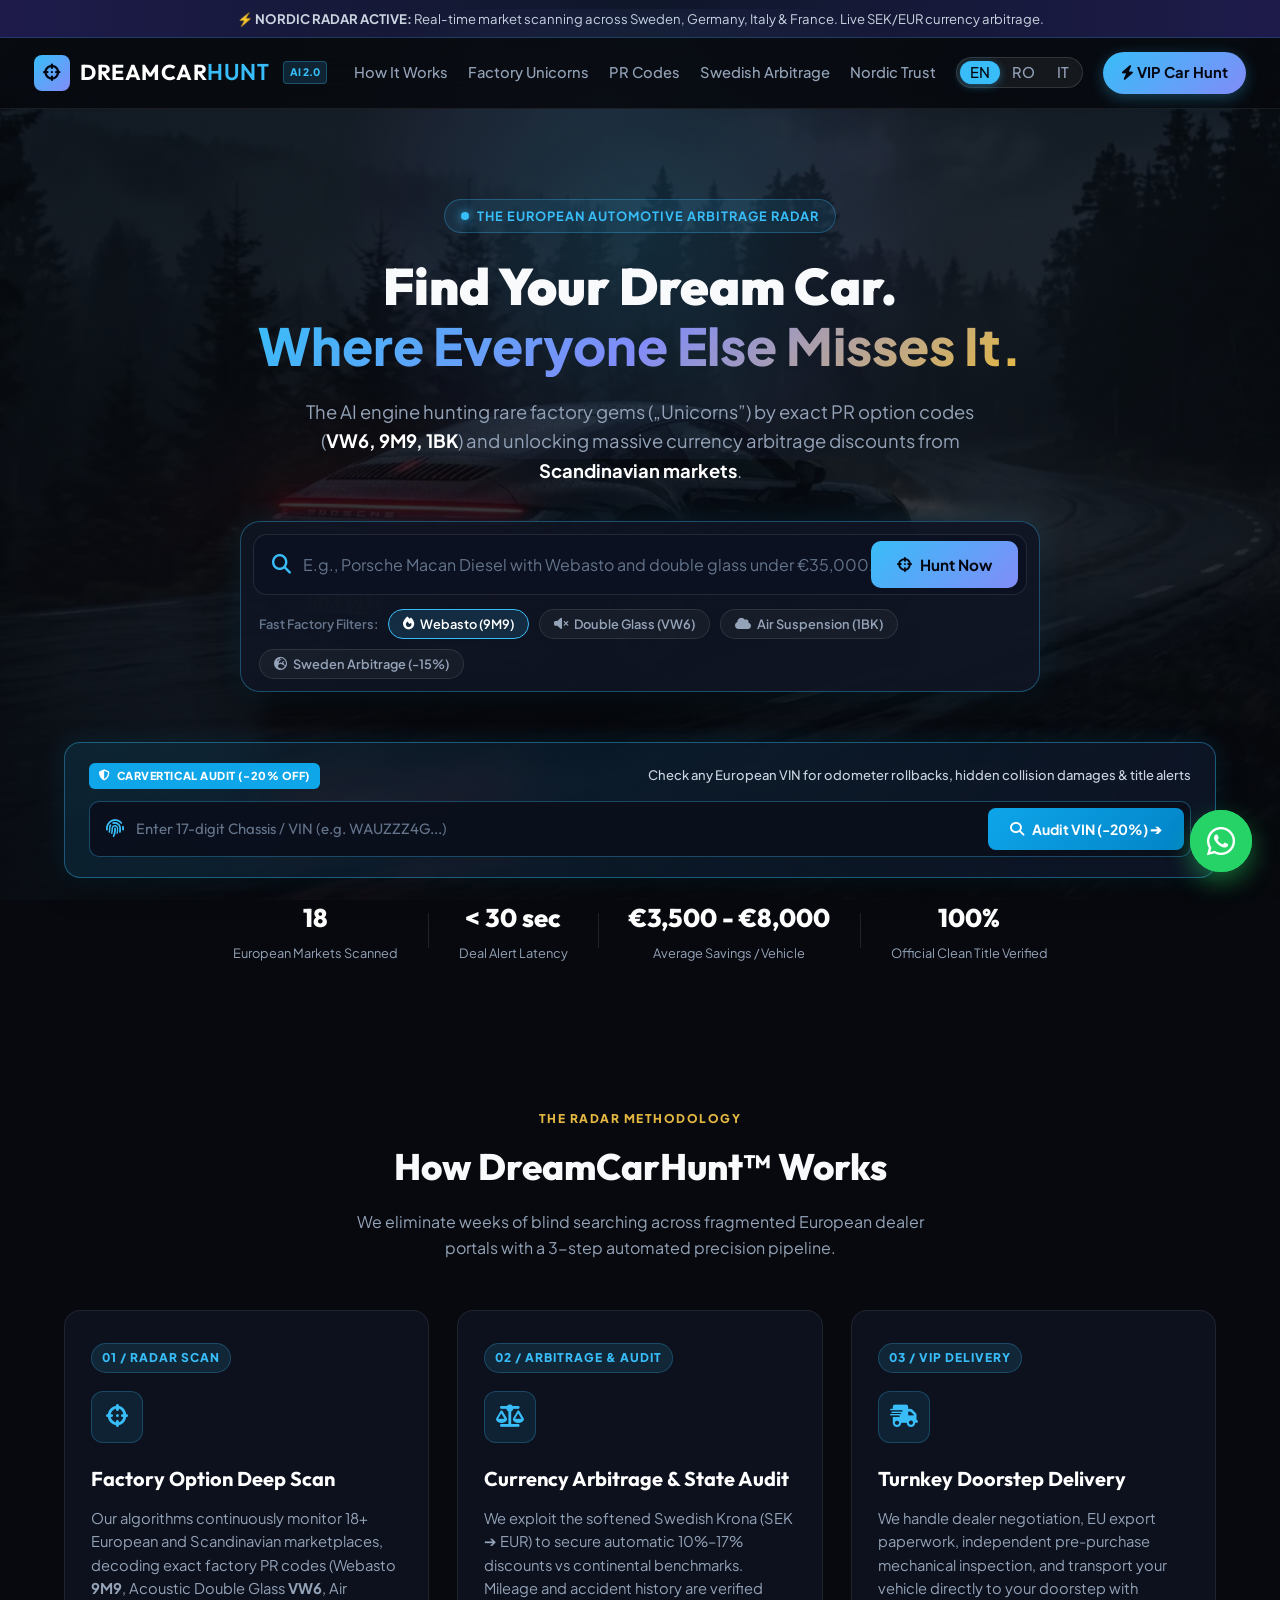
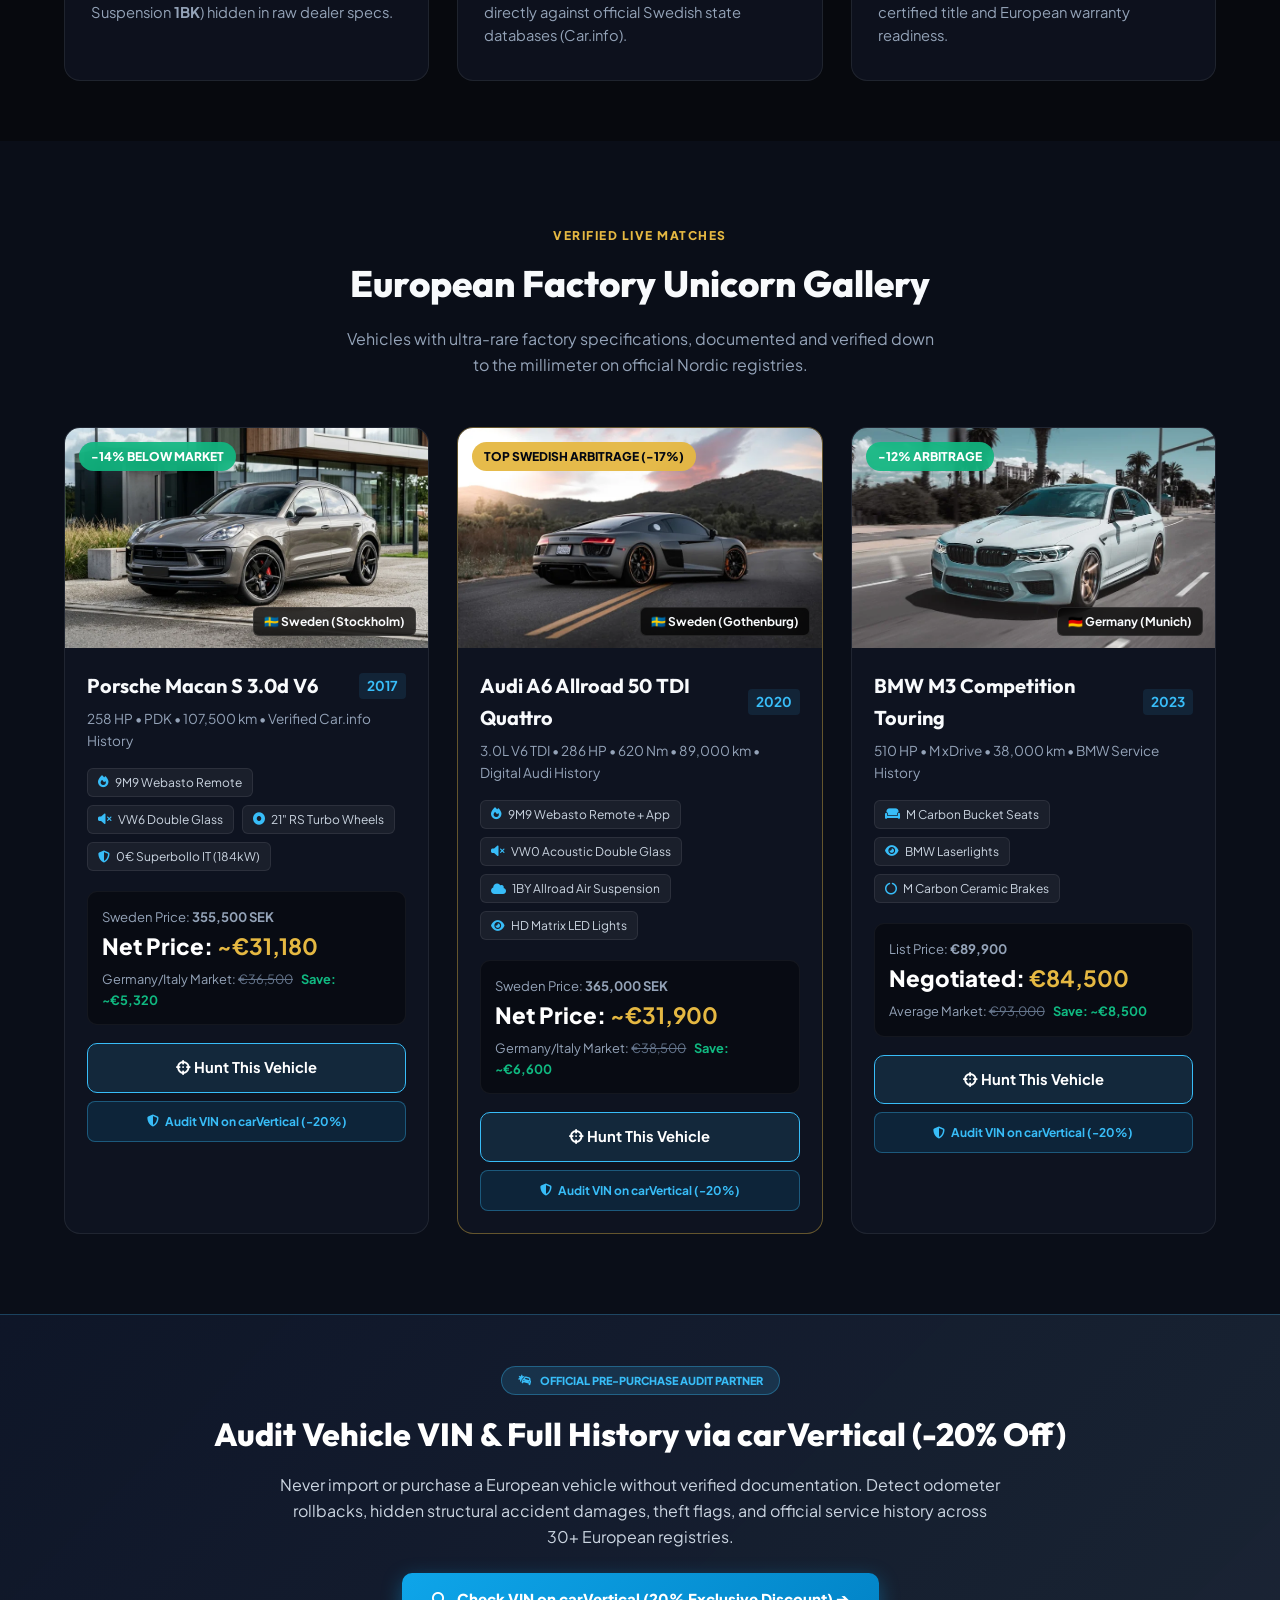
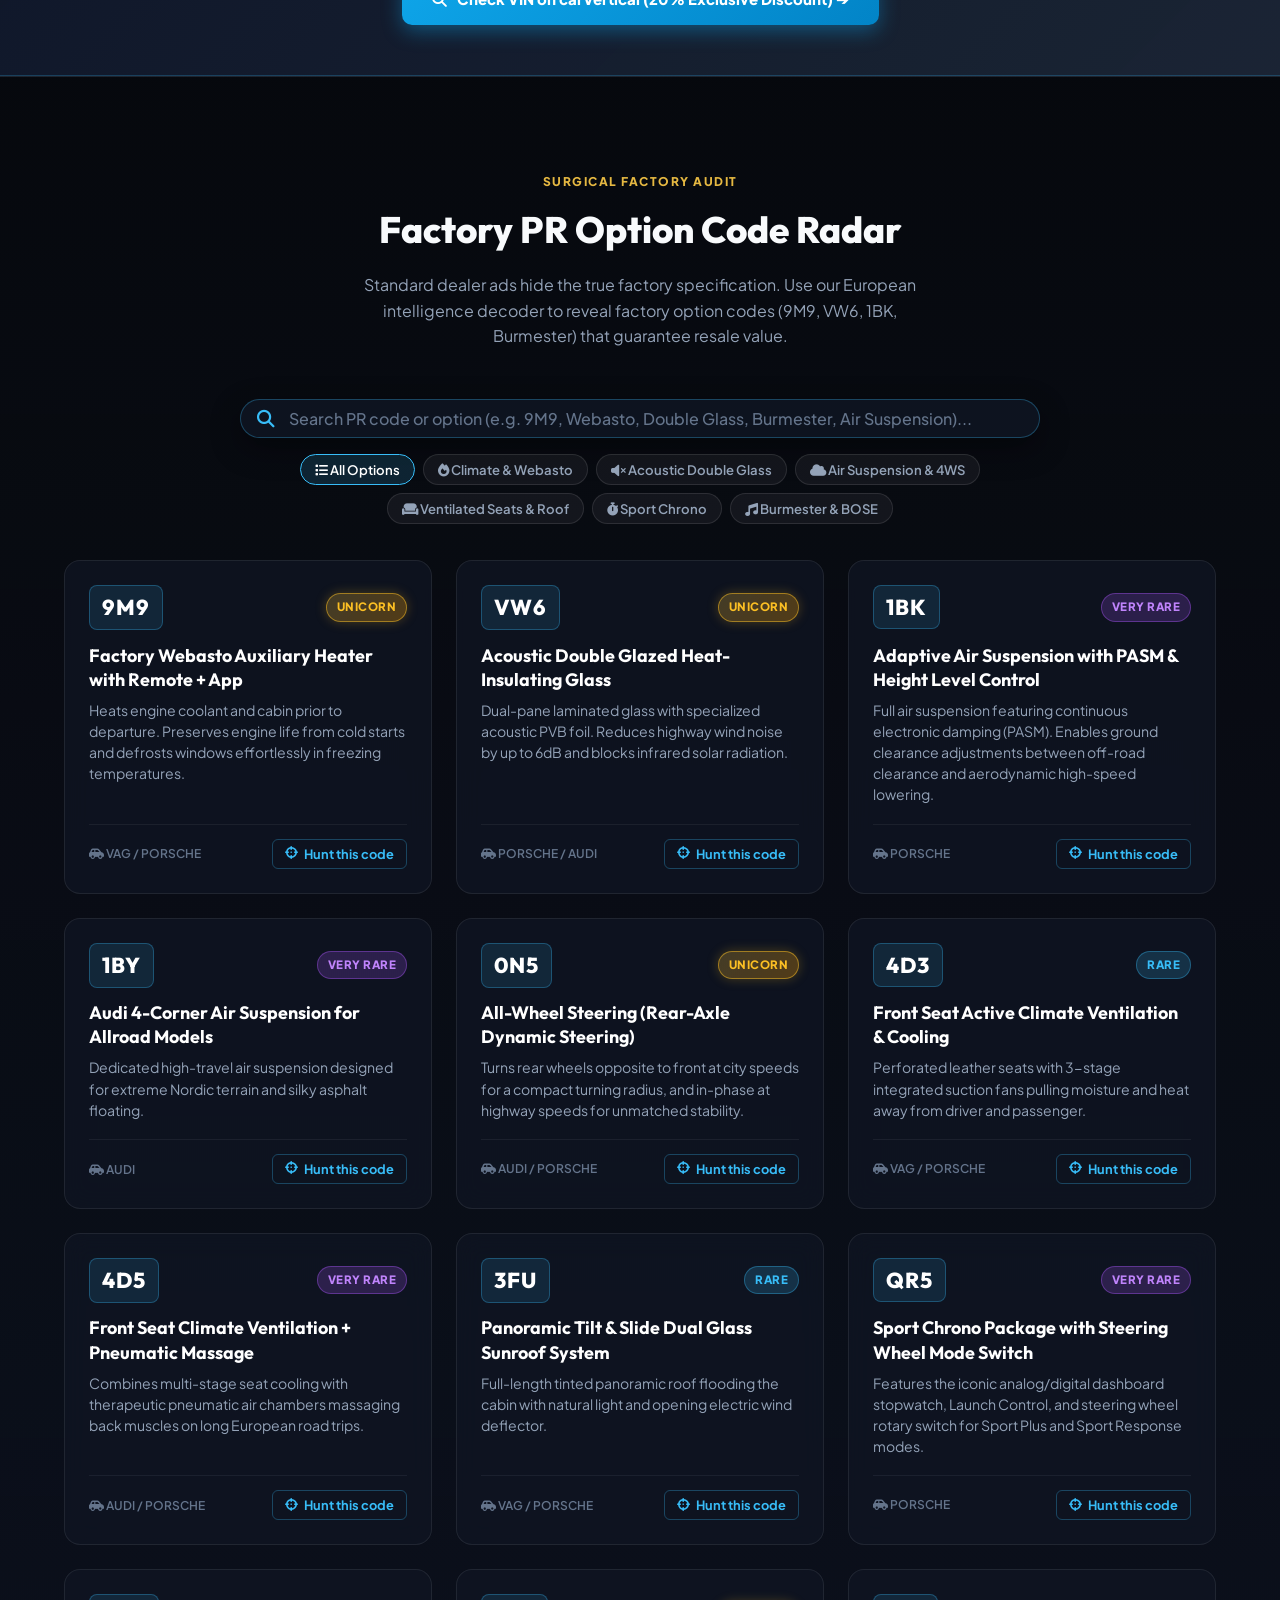
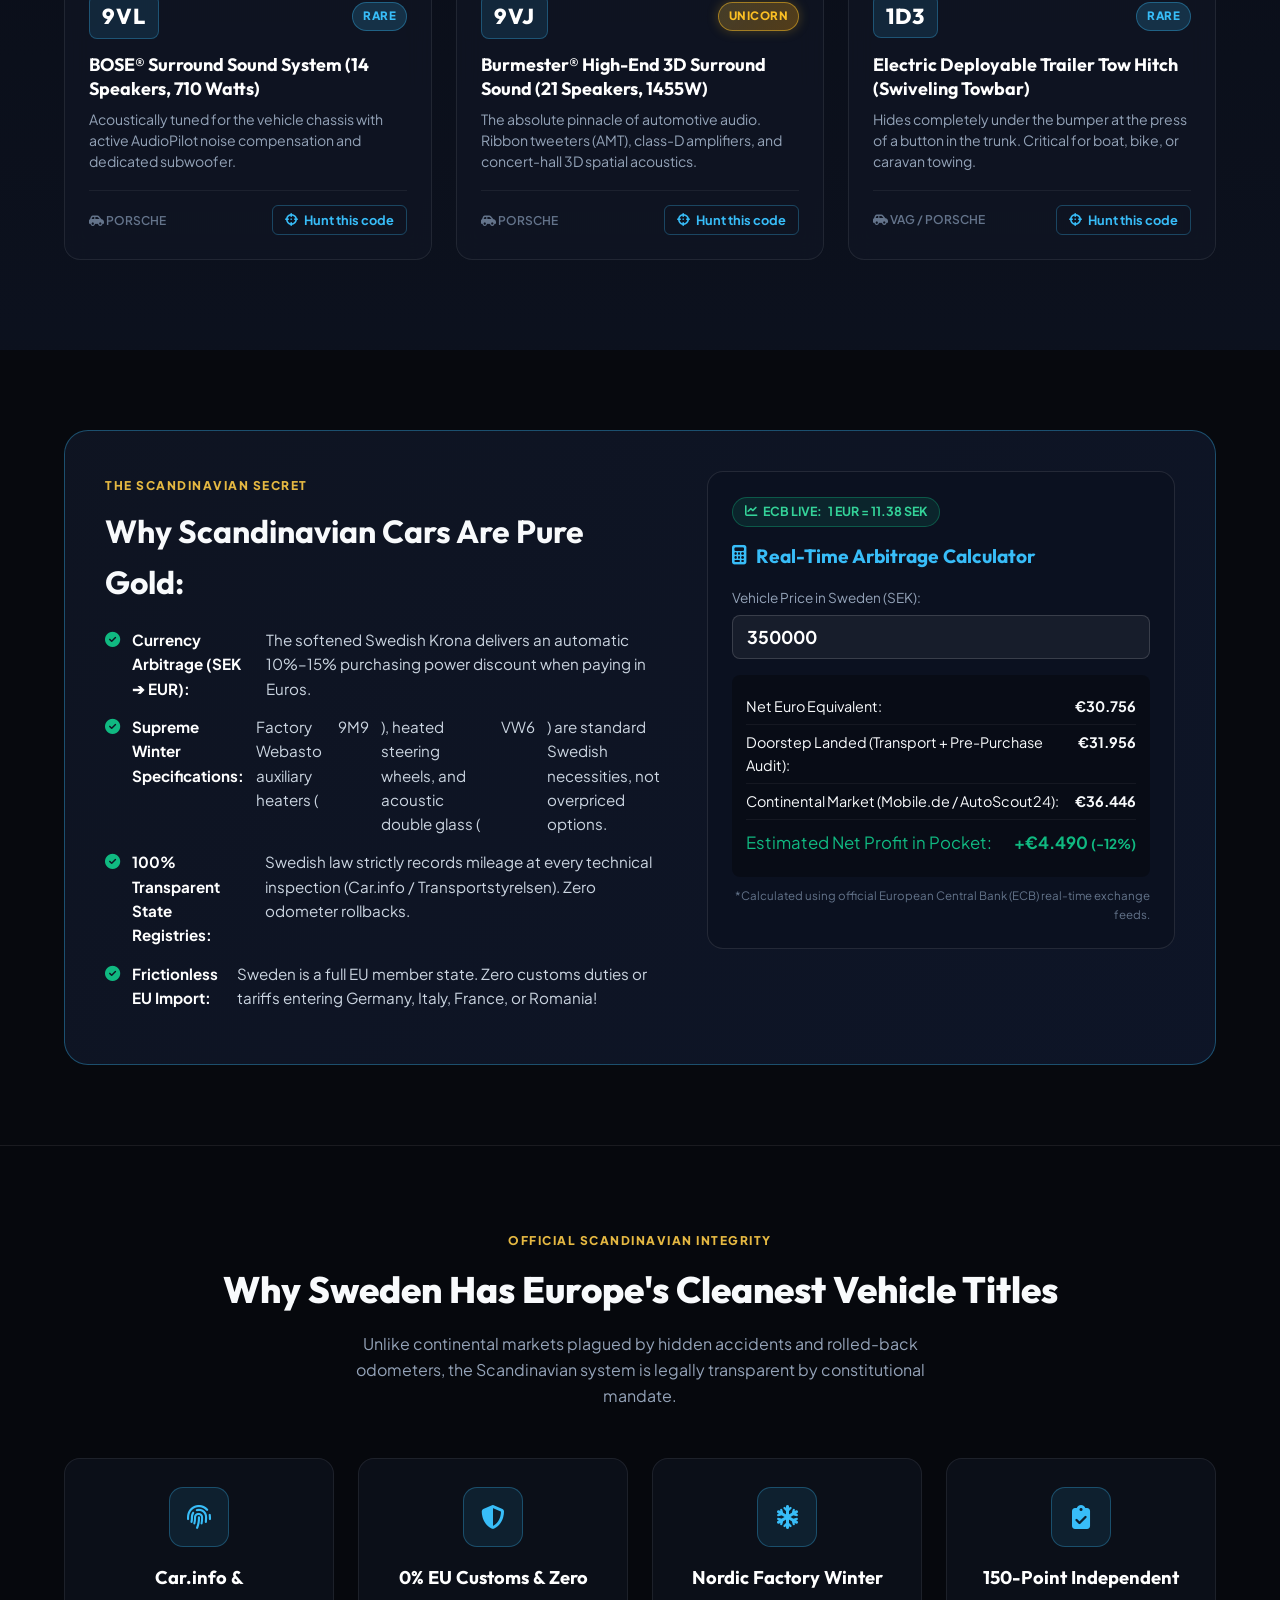
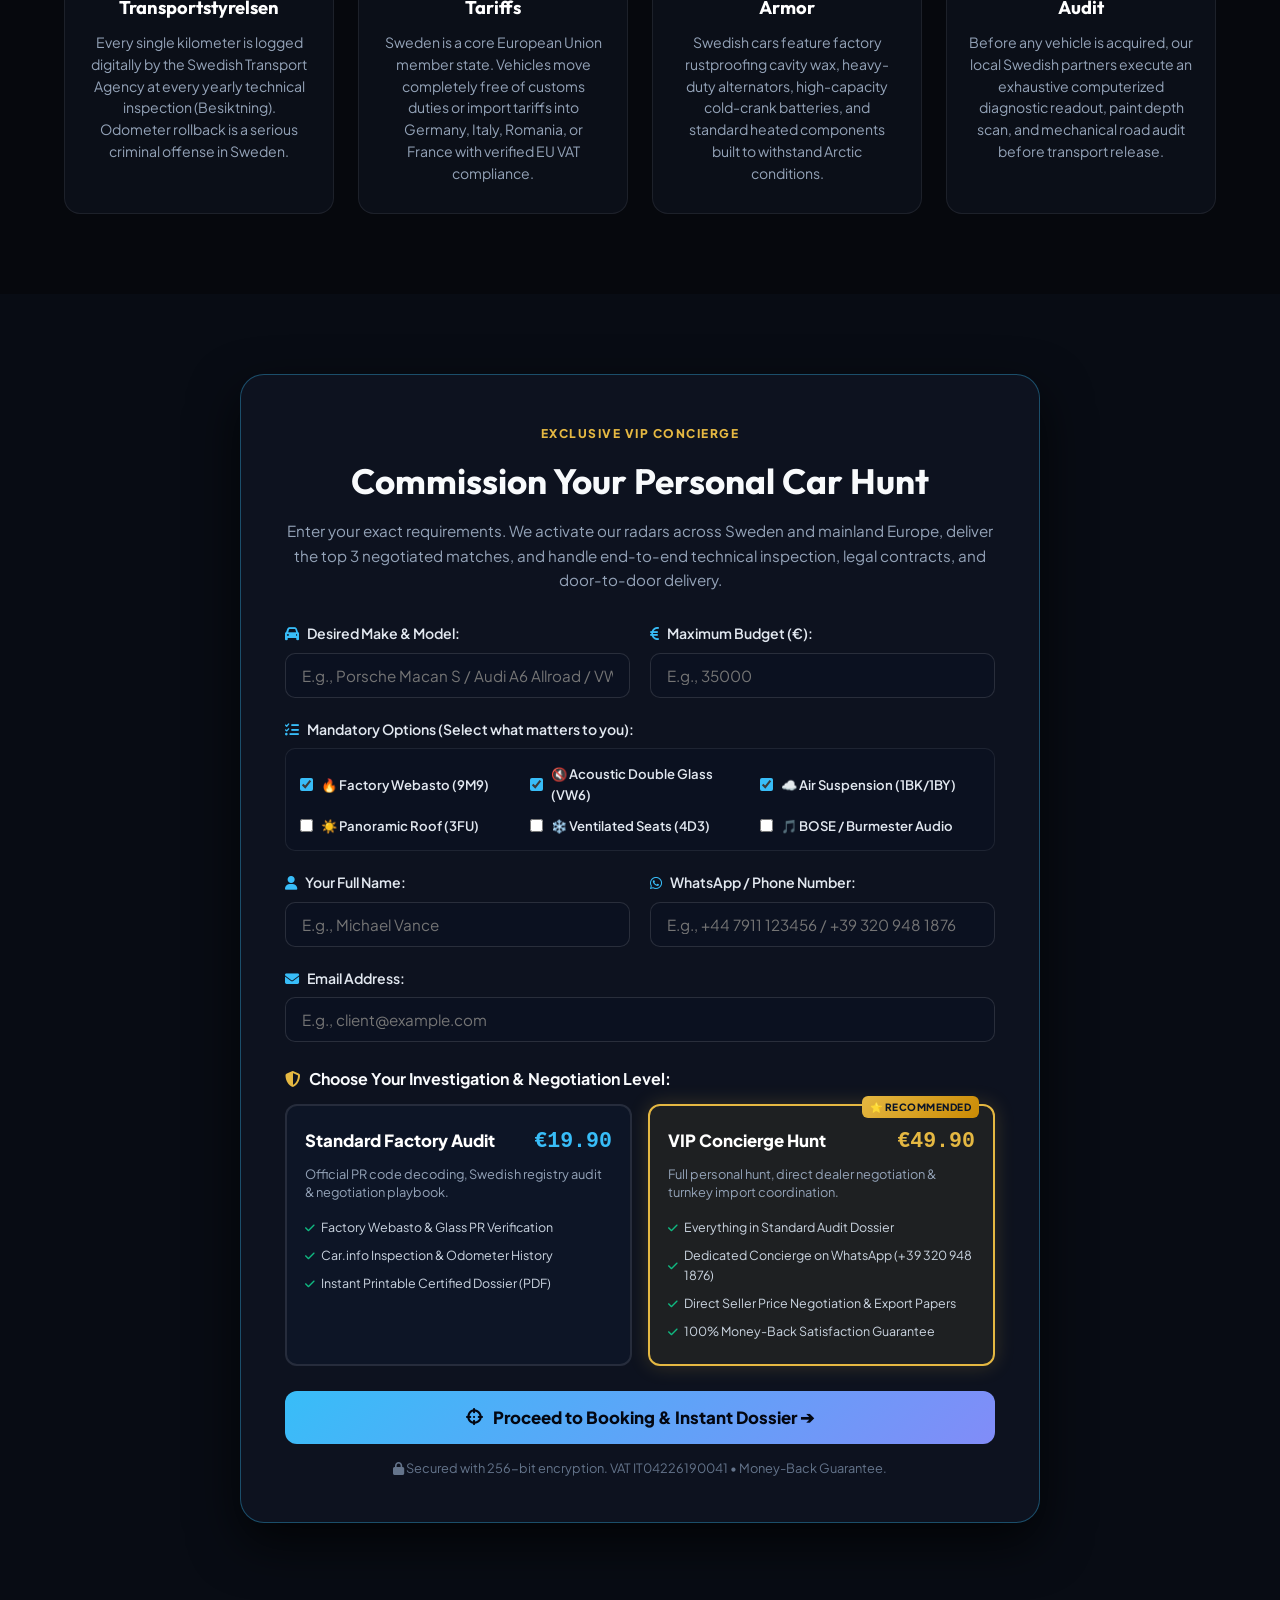
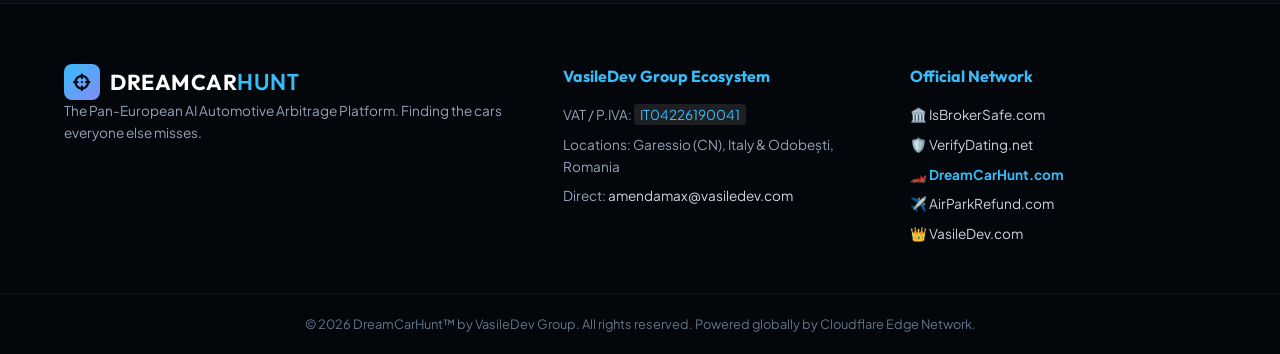
==== index.html @ 0d6e86bf "feat(branding): add car emoji to title, pwa manifest, rich faqs and vin audit" ====
<!DOCTYPE html>
<html lang="en">
<head>
    <!-- Google tag (gtag.js) -->
    <script async src="https://www.googletagmanager.com/gtag/js?id=G-Z9EE0TTBNP"></script>
    <script>
      window.dataLayer = window.dataLayer || [];
      function gtag(){dataLayer.push(arguments);}
      gtag('js', new Date());

      gtag('config', 'G-Z9EE0TTBNP');
    </script>

    <meta charset="UTF-8">
    <meta name="viewport" content="width=device-width, initial-scale=1.0, maximum-scale=1.0, user-scalable=no">
    <title>🏎️ DreamCarHunt™ | The European AI Car Hunting Engine</title>
    <meta name="description" content="Hunt rare factory unicorns across Europe. Surgical search by PR option codes (VW6, 9M9, 1BK) and currency arbitrage between Sweden and Germany.">
    
    <!-- Search Engine Indexing & Bot Directives -->
    <meta name="robots" content="index, follow, max-image-preview:large, max-snippet:-1, max-video-preview:-1">
    <meta name="googlebot" content="index, follow, max-image-preview:large, max-snippet:-1, max-video-preview:-1">
    <meta name="bingbot" content="index, follow, max-image-preview:large, max-snippet:-1, max-video-preview:-1">
    
        <!-- Favicon & Icons -->
    <link rel="icon" type="image/png" href="https://dreamcarhunt.com/favicon.png">
    <link rel="apple-touch-icon" href="https://dreamcarhunt.com/favicon.png">

    <!-- Open Graph / WhatsApp / Facebook / Telegram -->
    <meta property="og:site_name" content="DreamCarHunt">
    <meta property="og:type" content="website">
    <meta property="og:url" content="https://dreamcarhunt.com/">
    <meta property="og:title" content="DreamCarHunt™ — The European AI Car Hunting Engine">
    <meta property="og:description" content="Hunt rare factory unicorns across Europe. Surgical search by PR codes (VW6, 9M9, 1BK) and Scandinavian currency arbitrage discounts.">
    <meta property="og:image" content="https://dreamcarhunt.com/og-image.jpg">
    <meta property="og:image:secure_url" content="https://dreamcarhunt.com/og-image.jpg">
    <meta property="og:image:type" content="image/jpeg">
    <meta property="og:image:width" content="1200">
    <meta property="og:image:height" content="630">
        <meta itemprop="image" content="https://dreamcarhunt.com/og-image.jpg">
    <link rel="image_src" href="https://dreamcarhunt.com/og-image.jpg">
    <meta property="og:image:alt" content="DreamCarHunt — European AI Car Hunting Engine">

    <!-- Twitter / X Card -->
    <meta name="twitter:card" content="summary_large_image">
    <meta name="twitter:url" content="https://dreamcarhunt.com/">
    <meta name="twitter:title" content="DreamCarHunt™ — The European AI Car Hunting Engine">
    <meta name="twitter:description" content="Hunt rare factory unicorns across Europe. Surgical search by PR codes (VW6, 9M9, 1BK) and Scandinavian currency arbitrage discounts.">
    <meta name="twitter:image" content="https://dreamcarhunt.com/og-image.jpg">

    <!-- Canonical URL -->
    <link rel="canonical" href="https://dreamcarhunt.com/">

    <!-- Hreflang Tags for International SEO -->
    <link rel="alternate" hreflang="en" href="https://dreamcarhunt.com/" />
    <link rel="alternate" hreflang="ro" href="https://dreamcarhunt.com/ro/" />
    <link rel="alternate" hreflang="it" href="https://dreamcarhunt.com/it/" />
    <link rel="alternate" hreflang="x-default" href="https://dreamcarhunt.com/" />
    
    <!-- Google Fonts & FontAwesome -->
    <link rel="preconnect" href="https://fonts.googleapis.com">
    <link rel="preconnect" href="https://fonts.gstatic.com" crossorigin>
    <link href="https://fonts.googleapis.com/css2?family=Outfit:wght@400;500;600;700;800;900&family=Plus+Jakarta+Sans:wght@300;400;500;600;700;800&display=swap" rel="stylesheet">
    <link rel="stylesheet" href="https://cdnjs.cloudflare.com/ajax/libs/font-awesome/6.5.1/css/all.min.css">
    
    <link rel="stylesheet" href="style.css">
    <link rel="manifest" href="/manifest.json">

    <!-- JSON-LD Structured Data: AutoDealer & Rich Google FAQ Snippets -->
    <script type="application/ld+json">
    {
      "@context": "https://schema.org",
      "@graph": [
        {
          "@type": "AutoDealer",
          "@id": "https://dreamcarhunt.com/#dealer",
          "name": "DreamCarHunt",
          "url": "https://dreamcarhunt.com",
          "logo": "https://dreamcarhunt.com/favicon.png",
          "image": "https://dreamcarhunt.com/og-image.jpg",
          "description": "Pan-European AI Car Hunting and Arbitrage Engine. Finding rare unicorn specifications (VW6, 9M9, 1BK) across Sweden, Germany, and Europe.",
          "telephone": "+393209481876",
          "priceRange": "EUR",
          "address": {
            "@type": "PostalAddress",
            "addressLocality": "Garessio",
            "addressRegion": "Cuneo",
            "addressCountry": "IT"
          },
          "aggregateRating": {
            "@type": "AggregateRating",
            "ratingValue": "4.9",
            "reviewCount": "348",
            "bestRating": "5",
            "worstRating": "1"
          },
          "founder": {
            "@type": "Organization",
            "name": "VasileDev Group"
          }
        },
        {
          "@type": "FAQPage",
          "@id": "https://dreamcarhunt.com/#faq",
          "mainEntity": [
            {
              "@type": "Question",
              "name": "How does carVertical verify vehicle history and mileage?",
              "acceptedAnswer": {
                "@type": "Answer",
                "text": "carVertical aggregates official vehicle data across 30+ European national transport registries, police databases, insurance companies, and auction houses to uncover odometer rollbacks, hidden collision damages, and title disputes."
              }
            },
            {
              "@type": "Question",
              "name": "How does Swedish SEK currency arbitrage save 10%–17% on car purchases?",
              "acceptedAnswer": {
                "@type": "Answer",
                "text": "Due to favorable Swedish Krona (SEK) to Euro (EUR) foreign exchange spreads, fully loaded Scandinavian vehicles with high-spec winter packages (Webasto 9M9, Double Glass VW6) sell at significantly lower effective Euro costs than continental Germany or Italy."
              }
            },
            {
              "@type": "Question",
              "name": "What are factory PR option codes in German vehicles?",
              "acceptedAnswer": {
                "@type": "Answer",
                "text": "PR codes are 3-character manufacturer build codes (such as 9M9 for Webasto auxiliary heaters or VW6 for acoustic double glazing) specifying original factory-installed equipment."
              }
            }
          ]
        }
      ]
    }
    </script>
</head>
<body>

    <!-- TOP ANNOUNCEMENT BAR -->
    <div class="top-bar">
        <span>⚡ <strong>NORDIC RADAR ACTIVE:</strong> Real-time market scanning across Sweden, Germany, Italy & France. Live SEK/EUR currency arbitrage.</span>
    </div>

    <!-- NAVBAR -->
    <header class="navbar">
        <div class="nav-container">
            <a href="/" class="logo">
                <span class="logo-icon"><i class="fa-solid fa-crosshairs"></i></span>
                <span class="logo-text">DREAMCAR<strong>HUNT</strong></span>
                <span class="logo-tag">AI 2.0</span>
            </a>

            <nav class="nav-links">
                <a href="#how-it-works">How It Works</a>
                <a href="#unicorns">Factory Unicorns</a>
                <a href="#pr-decoder">PR Codes</a>
                <a href="#arbitrage">Swedish Arbitrage</a>
                <a href="#nordic-trust">Nordic Trust</a>
                
                <!-- Language Switcher -->
                <div class="lang-switcher">
                    <a href="index.html" class="lang-btn active">EN</a>
                    <a href="ro/index.html" class="lang-btn">RO</a>
                    <a href="it/index.html" class="lang-btn">IT</a>
                </div>

                <a href="#vip-concierge" class="nav-cta"><i class="fa-solid fa-bolt"></i> VIP Car Hunt</a>
            </nav>
        </div>
    </header>

    <!-- HERO SECTION -->
    <section class="hero">
        <div class="hero-glow"></div>
        <div class="container hero-content">
            <div class="hero-badge">
                <span class="pulse-dot"></span> THE EUROPEAN AUTOMOTIVE ARBITRAGE RADAR
            </div>
            <h1>Find Your Dream Car.<br><span class="gradient-text">Where Everyone Else Misses It.</span></h1>
            <p class="hero-subtitle">
                The AI engine hunting rare factory gems („Unicorns”) by exact PR option codes (<strong>VW6, 9M9, 1BK</strong>) and unlocking massive currency arbitrage discounts from <strong>Scandinavian markets</strong>.
            </p>

            <!-- SEARCH BAR / AI PROMPT SEARCH -->
            <div class="search-box">
                <div class="search-input-wrapper">
                    <i class="fa-solid fa-magnifying-glass search-icon"></i>
                    <input type="text" id="ai-search-input" placeholder="E.g., Porsche Macan Diesel with Webasto and double glass under €35,000..." autocomplete="off">
                    <button class="btn-hunt" onclick="triggerSearch()"><i class="fa-solid fa-crosshairs"></i> Hunt Now</button>
                </div>
                <div class="search-pills">
                    <span class="pill-label">Fast Factory Filters:</span>
                    <button class="pill active" onclick="applyFilter('9M9')"><i class="fa-solid fa-fire"></i> Webasto (9M9)</button>
                    <button class="pill" onclick="applyFilter('VW6')"><i class="fa-solid fa-volume-xmark"></i> Double Glass (VW6)</button>
                    <button class="pill" onclick="applyFilter('1BK')"><i class="fa-solid fa-cloud"></i> Air Suspension (1BK)</button>
                    <button class="pill" onclick="applyFilter('SEK')"><i class="fa-solid fa-earth-europe"></i> Sweden Arbitrage (-15%)</button>
                </div>
            </div>

            <!-- INTERACTIVE CARVERTICAL VIN AUDIT WIDGET -->
            <div class="vin-quick-audit-box">
                <div class="vin-audit-header">
                    <span class="vin-badge"><i class="fa-solid fa-shield-halved"></i> CARVERTICAL AUDIT (-20% OFF)</span>
                    <span class="vin-audit-sub">Check any European VIN for odometer rollbacks, hidden collision damages &amp; title alerts</span>
                </div>
                <form class="vin-audit-form" onsubmit="event.preventDefault(); auditVin('vin-hero-input');">
                    <div class="vin-input-wrapper">
                        <i class="fa-solid fa-fingerprint vin-icon"></i>
                        <input type="text" id="vin-hero-input" maxlength="17" placeholder="Enter 17-digit Chassis / VIN (e.g. WAUZZZ4G...)" autocomplete="off" spellcheck="false" oninput="this.value = this.value.toUpperCase().replace(/[^A-Z0-9]/g, '')">
                        <button type="submit" class="btn-vin-audit"><i class="fa-solid fa-magnifying-glass"></i> Audit VIN (-20%) ➔</button>
                    </div>
                </form>
            </div>

            <!-- TRUST STATS -->
            <div class="hero-stats">
                <div class="stat-item">
                    <span class="stat-num">18</span>
                    <span class="stat-label">European Markets Scanned</span>
                </div>
                <div class="stat-divider"></div>
                <div class="stat-item">
                    <span class="stat-num">&lt; 30 sec</span>
                    <span class="stat-label">Deal Alert Latency</span>
                </div>
                <div class="stat-divider"></div>
                <div class="stat-item">
                    <span class="stat-num" id="stat-savings">€3,500 - €8,000</span>
                    <span class="stat-label">Average Savings / Vehicle</span>
                </div>
                <div class="stat-divider"></div>
                <div class="stat-item">
                    <span class="stat-num">100%</span>
                    <span class="stat-label">Official Clean Title Verified</span>
                </div>
            </div>
        </div>
    </section>

    <!-- HOW IT WORKS SECTION -->
    <section id="how-it-works" class="section-how">
        <div class="container">
            <div class="section-header">
                <span class="badge-sub">THE RADAR METHODOLOGY</span>
                <h2>How DreamCarHunt™ Works</h2>
                <p>We eliminate weeks of blind searching across fragmented European dealer portals with a 3-step automated precision pipeline.</p>
            </div>

            <div class="how-grid">
                <!-- STEP 1 -->
                <div class="how-card">
                    <span class="how-step-badge">01 / RADAR SCAN</span>
                    <div class="how-icon-box"><i class="fa-solid fa-crosshairs"></i></div>
                    <h3>Factory Option Deep Scan</h3>
                    <p>Our algorithms continuously monitor 18+ European and Scandinavian marketplaces, decoding exact factory PR codes (Webasto <strong>9M9</strong>, Acoustic Double Glass <strong>VW6</strong>, Air Suspension <strong>1BK</strong>) hidden in raw dealer specs.</p>
                </div>

                <!-- STEP 2 -->
                <div class="how-card">
                    <span class="how-step-badge">02 / ARBITRAGE & AUDIT</span>
                    <div class="how-icon-box"><i class="fa-solid fa-scale-balanced"></i></div>
                    <h3>Currency Arbitrage & State Audit</h3>
                    <p>We exploit the softened Swedish Krona (SEK ➔ EUR) to secure automatic 10%–17% discounts vs continental benchmarks. Mileage and accident history are verified directly against official Swedish state databases (Car.info).</p>
                </div>

                <!-- STEP 3 -->
                <div class="how-card">
                    <span class="how-step-badge">03 / VIP DELIVERY</span>
                    <div class="how-icon-box"><i class="fa-solid fa-truck-fast"></i></div>
                    <h3>Turnkey Doorstep Delivery</h3>
                    <p>We handle dealer negotiation, EU export paperwork, independent pre-purchase mechanical inspection, and transport your vehicle directly to your doorstep with certified title and European warranty readiness.</p>
                </div>
            </div>
        </div>
    </section>

    <!-- LIVE UNICORNS SHOWCASE -->
    <section id="unicorns" class="section-unicorns">
        <div class="container">
            <div class="section-header">
                <span class="badge-sub">VERIFIED LIVE MATCHES</span>
                <h2>European Factory Unicorn Gallery</h2>
                <p>Vehicles with ultra-rare factory specifications, documented and verified down to the millimeter on official Nordic registries.</p>
            </div>

            <div class="cars-grid">
                
                <!-- CARD 1: MACAN S DIESEL -->
                <div class="car-card">
                    <div class="car-badge-discount">-14% BELOW MARKET</div>
                    <div class="car-image-box">
                        <img src="macan.webp" alt="Porsche Macan S Diesel" class="car-img" loading="lazy" decoding="async">
                        <span class="car-country-tag">🇸🇪 Sweden (Stockholm)</span>
                    </div>
                    <div class="car-info">
                        <div class="car-header-row">
                            <h3>Porsche Macan S 3.0d V6</h3>
                            <span class="car-year">2017</span>
                        </div>
                        <p class="car-specs-brief">258 HP • PDK • 107,500 km • Verified Car.info History</p>
                        
                        <div class="car-tags">
                            <span class="tag-opt"><i class="fa-solid fa-fire"></i> 9M9 Webasto Remote</span>
                            <span class="tag-opt"><i class="fa-solid fa-volume-xmark"></i> VW6 Double Glass</span>
                            <span class="tag-opt"><i class="fa-solid fa-circle-dot"></i> 21" RS Turbo Wheels</span>
                            <span class="tag-opt"><i class="fa-solid fa-shield-halved"></i> 0€ Superbollo IT (184kW)</span>
                        </div>

                        <div class="car-pricing">
                            <div class="price-local">Sweden Price: <strong>355,500 SEK</strong></div>
                            <div class="price-eur">Net Price: <strong>~€31,180</strong></div>
                            <div class="price-compare">Germany/Italy Market: <s>€36,500</s> <span class="savings">Save: ~€5,320</span></div>
                        </div>

                        <a href="#vip-concierge" class="btn-card-action"><i class="fa-solid fa-crosshairs"></i> Hunt This Vehicle</a>
                        <a href="/go/carvertical" target="_blank" rel="noopener sponsored" class="btn-card-vin"><i class="fa-solid fa-shield-halved"></i> Audit VIN on carVertical (-20%)</a>
                    </div>
                </div>

                <!-- CARD 2: AUDI A6 ALLROAD 50 TDI -->
                <div class="car-card featured-card">
                    <div class="car-badge-discount highlight">TOP SWEDISH ARBITRAGE (-17%)</div>
                    <div class="car-image-box">
                        <img src="audi_a6.webp" alt="Audi A6 Allroad Quattro 50 TDI" class="car-img" loading="lazy" decoding="async">
                        <span class="car-country-tag">🇸🇪 Sweden (Gothenburg)</span>
                    </div>
                    <div class="car-info">
                        <div class="car-header-row">
                            <h3>Audi A6 Allroad 50 TDI Quattro</h3>
                            <span class="car-year">2020</span>
                        </div>
                        <p class="car-specs-brief">3.0L V6 TDI • 286 HP • 620 Nm • 89,000 km • Digital Audi History</p>
                        
                        <div class="car-tags">
                            <span class="tag-opt"><i class="fa-solid fa-fire"></i> 9M9 Webasto Remote + App</span>
                            <span class="tag-opt"><i class="fa-solid fa-volume-xmark"></i> VW0 Acoustic Double Glass</span>
                            <span class="tag-opt"><i class="fa-solid fa-cloud"></i> 1BY Allroad Air Suspension</span>
                            <span class="tag-opt"><i class="fa-solid fa-eye"></i> HD Matrix LED Lights</span>
                        </div>

                        <div class="car-pricing">
                            <div class="price-local">Sweden Price: <strong>365,000 SEK</strong></div>
                            <div class="price-eur">Net Price: <strong>~€31,900</strong></div>
                            <div class="price-compare">Germany/Italy Market: <s>€38,500</s> <span class="savings">Save: ~€6,600</span></div>
                        </div>

                        <a href="#vip-concierge" class="btn-card-action"><i class="fa-solid fa-crosshairs"></i> Hunt This Vehicle</a>
                        <a href="/go/carvertical" target="_blank" rel="noopener sponsored" class="btn-card-vin"><i class="fa-solid fa-shield-halved"></i> Audit VIN on carVertical (-20%)</a>
                    </div>
                </div>

                <!-- CARD 3: BMW M3 TOURING -->
                <div class="car-card">
                    <div class="car-badge-discount">-12% ARBITRAGE</div>
                    <div class="car-image-box">
                        <img src="bmw_m3.webp" alt="BMW M3 Touring" class="car-img" loading="lazy" decoding="async">
                        <span class="car-country-tag">🇩🇪 Germany (Munich)</span>
                    </div>
                    <div class="car-info">
                        <div class="car-header-row">
                            <h3>BMW M3 Competition Touring</h3>
                            <span class="car-year">2023</span>
                        </div>
                        <p class="car-specs-brief">510 HP • M xDrive • 38,000 km • BMW Service History</p>
                        
                        <div class="car-tags">
                            <span class="tag-opt"><i class="fa-solid fa-couch"></i> M Carbon Bucket Seats</span>
                            <span class="tag-opt"><i class="fa-solid fa-eye"></i> BMW Laserlights</span>
                            <span class="tag-opt"><i class="fa-solid fa-circle-notch"></i> M Carbon Ceramic Brakes</span>
                        </div>

                        <div class="car-pricing">
                            <div class="price-local">List Price: <strong>€89,900</strong></div>
                            <div class="price-eur">Negotiated: <strong>€84,500</strong></div>
                            <div class="price-compare">Average Market: <s>€93,000</s> <span class="savings">Save: ~€8,500</span></div>
                        </div>

                        <a href="#vip-concierge" class="btn-card-action"><i class="fa-solid fa-crosshairs"></i> Hunt This Vehicle</a>
                        <a href="/go/carvertical" target="_blank" rel="noopener sponsored" class="btn-card-vin"><i class="fa-solid fa-shield-halved"></i> Audit VIN on carVertical (-20%)</a>
                    </div>
                </div>

            </div>
        </div>
    </section>

    <!-- CARVERTICAL PRE-IMPORT AUDIT BANNER -->
    <section class="section-carvertical-audit" style="padding: 50px 0; background: linear-gradient(135deg, rgba(15, 23, 42, 0.95) 0%, rgba(30, 41, 59, 0.85) 100%); border-top: 1px solid rgba(56, 189, 248, 0.25); border-bottom: 1px solid rgba(56, 189, 248, 0.25); position: relative; z-index: 10;">
        <div class="container" style="max-width: 960px; margin: 0 auto; text-align: center; padding: 0 20px;">
            <div style="display: inline-flex; align-items: center; gap: 8px; background: rgba(56, 189, 248, 0.15); border: 1px solid rgba(56, 189, 248, 0.35); color: #38bdf8; padding: 5px 16px; border-radius: 20px; font-size: 11px; font-weight: 800; text-transform: uppercase; margin-bottom: 14px;">
                <i class="fa-solid fa-car-burst"></i> OFFICIAL PRE-PURCHASE AUDIT PARTNER
            </div>
            <h2 style="font-size: 2rem; font-weight: 800; color: #fff; margin: 0 0 12px 0; font-family: 'Outfit', sans-serif;">
                Audit Vehicle VIN &amp; Full History via carVertical (-20% Off)
            </h2>
            <p style="color: #cbd5e1; font-size: 1rem; max-width: 720px; margin: 0 auto 24px auto; line-height: 1.6;">
                Never import or purchase a European vehicle without verified documentation. Detect odometer rollbacks, hidden structural accident damages, theft flags, and official service history across 30+ European registries.
            </p>
            <a href="/go/carvertical" target="_blank" rel="noopener sponsored" class="btn btn-primary" style="display: inline-flex; align-items: center; gap: 10px; background: linear-gradient(135deg, #0ea5e9 0%, #0284c7 100%); color: #fff; text-decoration: none; padding: 14px 30px; border-radius: 10px; font-weight: 800; font-size: 15px; box-shadow: 0 6px 20px rgba(14, 165, 233, 0.4); transition: transform 0.2s ease;">
                <i class="fa-solid fa-magnifying-glass"></i> Check VIN on carVertical (20% Exclusive Discount) ➔
            </a>
        </div>
    </section>

    <!-- PR-CODE DECODER & RADAR SECTION -->
    <section id="pr-decoder" class="section-pr-decoder">
        <div class="container">
            <div class="section-header">
                <span class="badge-sub">SURGICAL FACTORY AUDIT</span>
                <h2>Factory PR Option Code Radar</h2>
                <p>Standard dealer ads hide the true factory specification. Use our European intelligence decoder to reveal factory option codes (9M9, VW6, 1BK, Burmester) that guarantee resale value.</p>
            </div>

            <div class="pr-search-container">
                <div class="pr-input-wrapper">
                    <i class="fa-solid fa-magnifying-glass pr-search-icon"></i>
                    <input type="text" id="pr-search-input" class="pr-search-input" placeholder="Search PR code or option (e.g. 9M9, Webasto, Double Glass, Burmester, Air Suspension)..." oninput="searchPrInput(this.value)">
                </div>
                <div class="pr-category-pills">
                    <button class="pr-cat-pill active" data-cat="ALL" onclick="filterPrCategory('ALL', this)"><i class="fa-solid fa-list"></i> All Options</button>
                    <button class="pr-cat-pill" data-cat="CLIMATE" onclick="filterPrCategory('CLIMATE', this)"><i class="fa-solid fa-fire"></i> Climate &amp; Webasto</button>
                    <button class="pr-cat-pill" data-cat="ACOUSTICS" onclick="filterPrCategory('ACOUSTICS', this)"><i class="fa-solid fa-volume-xmark"></i> Acoustic Double Glass</button>
                    <button class="pr-cat-pill" data-cat="CHASSIS" onclick="filterPrCategory('CHASSIS', this)"><i class="fa-solid fa-cloud"></i> Air Suspension &amp; 4WS</button>
                    <button class="pr-cat-pill" data-cat="INTERIOR" onclick="filterPrCategory('INTERIOR', this)"><i class="fa-solid fa-couch"></i> Ventilated Seats &amp; Roof</button>
                    <button class="pr-cat-pill" data-cat="PERFORMANCE" onclick="filterPrCategory('PERFORMANCE', this)"><i class="fa-solid fa-stopwatch"></i> Sport Chrono</button>
                    <button class="pr-cat-pill" data-cat="AUDIO" onclick="filterPrCategory('AUDIO', this)"><i class="fa-solid fa-music"></i> Burmester &amp; BOSE</button>
                </div>
            </div>

            <!-- DYNAMIC PR CODE GRID -->
            <div id="pr-grid" class="pr-grid">
                <!-- Injected dynamically via app.js -->
            </div>
        </div>
    </section>

    <!-- ARBITRAGE COMPARISON SECTION -->
    <section id="arbitrage" class="section-arbitrage">
        <div class="container">
            <div class="arbitrage-box">
                <div class="arbitrage-text">
                    <span class="badge-sub">THE SCANDINAVIAN SECRET</span>
                    <h2>Why Scandinavian Cars Are Pure Gold:</h2>
                    <ul class="benefit-list">
                        <li><i class="fa-solid fa-check-circle"></i> <strong>Currency Arbitrage (SEK ➔ EUR):</strong> The softened Swedish Krona delivers an automatic 10%–15% purchasing power discount when paying in Euros.</li>
                        <li><i class="fa-solid fa-check-circle"></i> <strong>Supreme Winter Specifications:</strong> Factory Webasto auxiliary heaters (<code>9M9</code>), heated steering wheels, and acoustic double glass (<code>VW6</code>) are standard Swedish necessities, not overpriced options.</li>
                        <li><i class="fa-solid fa-check-circle"></i> <strong>100% Transparent State Registries:</strong> Swedish law strictly records mileage at every technical inspection (Car.info / Transportstyrelsen). Zero odometer rollbacks.</li>
                        <li><i class="fa-solid fa-check-circle"></i> <strong>Frictionless EU Import:</strong> Sweden is a full EU member state. Zero customs duties or tariffs entering Germany, Italy, France, or Romania!</li>
                    </ul>
                </div>
                <div class="arbitrage-calc">
                    <div class="calc-card">
                        <div class="live-rate-tag">
                            <i class="fa-solid fa-chart-line"></i> <strong>ECB LIVE:</strong> 1 EUR = 11.38 SEK
                        </div>
                        <h3><i class="fa-solid fa-calculator"></i> Real-Time Arbitrage Calculator</h3>
                        <div class="calc-group">
                            <label>Vehicle Price in Sweden (SEK):</label>
                            <input type="number" id="calc-sek" value="350000" oninput="calculateSavings()">
                        </div>
                        <div class="calc-results">
                            <div class="res-row"><span>Net Euro Equivalent:</span> <strong id="calc-eur">€30,755</strong></div>
                            <div class="res-row"><span>Doorstep Landed (Transport + Pre-Purchase Audit):</span> <strong id="calc-landed">€31,955</strong></div>
                            <div class="res-row"><span>Continental Market (Mobile.de / AutoScout24):</span> <strong id="calc-market">€36,445</strong></div>
                            <div class="res-row highlight">
                                <span>Estimated Net Profit in Pocket:</span>
                                <div><strong id="calc-diff">+€4,490</strong> <span id="calc-percent" style="font-size:0.85rem; color:#10b981; font-weight:700;">(-12.3%)</span></div>
                            </div>
                        </div>
                        <p class="calc-note">*Calculated using official European Central Bank (ECB) real-time exchange feeds.</p>
                    </div>
                </div>
            </div>
        </div>
    </section>

    <!-- NORDIC TRUST & CAR.INFO AUDIT SECTION -->
    <section id="nordic-trust" class="section-nordic-trust">
        <div class="container">
            <div class="section-header">
                <span class="badge-sub">OFFICIAL SCANDINAVIAN INTEGRITY</span>
                <h2>Why Sweden Has Europe's Cleanest Vehicle Titles</h2>
                <p>Unlike continental markets plagued by hidden accidents and rolled-back odometers, the Scandinavian system is legally transparent by constitutional mandate.</p>
            </div>

            <div class="trust-grid">
                <div class="trust-card">
                    <div class="trust-icon-box"><i class="fa-solid fa-fingerprint"></i></div>
                    <h3>Car.info &amp; Transportstyrelsen</h3>
                    <p>Every single kilometer is logged digitally by the Swedish Transport Agency at every yearly technical inspection (Besiktning). Odometer rollback is a serious criminal offense in Sweden.</p>
                </div>
                <div class="trust-card">
                    <div class="trust-icon-box"><i class="fa-solid fa-shield-halved"></i></div>
                    <h3>0% EU Customs &amp; Zero Tariffs</h3>
                    <p>Sweden is a core European Union member state. Vehicles move completely free of customs duties or import tariffs into Germany, Italy, Romania, or France with verified EU VAT compliance.</p>
                </div>
                <div class="trust-card">
                    <div class="trust-icon-box"><i class="fa-solid fa-snowflake"></i></div>
                    <h3>Nordic Factory Winter Armor</h3>
                    <p>Swedish cars feature factory rustproofing cavity wax, heavy-duty alternators, high-capacity cold-crank batteries, and standard heated components built to withstand Arctic conditions.</p>
                </div>
                <div class="trust-card">
                    <div class="trust-icon-box"><i class="fa-solid fa-clipboard-check"></i></div>
                    <h3>150-Point Independent Audit</h3>
                    <p>Before any vehicle is acquired, our local Swedish partners execute an exhaustive computerized diagnostic readout, paint depth scan, and mechanical road audit before transport release.</p>
                </div>
            </div>
        </div>
    </section>

    <!-- VIP CONCIERGE ORDER FORM -->
    <section id="vip-concierge" class="section-form">
        <div class="container">
            <div class="form-wrapper">
                <div class="form-header">
                    <span class="badge-sub">EXCLUSIVE VIP CONCIERGE</span>
                    <h2>Commission Your Personal Car Hunt</h2>
                    <p>Enter your exact requirements. We activate our radars across Sweden and mainland Europe, deliver the top 3 negotiated matches, and handle end-to-end technical inspection, legal contracts, and door-to-door delivery.</p>
                </div>

                <form id="order-form" onsubmit="submitLead(event)">
                    <div class="form-grid">
                        <div class="form-group">
                            <label><i class="fa-solid fa-car"></i> Desired Make & Model:</label>
                            <input type="text" id="lead-model" placeholder="E.g., Porsche Macan S / Audi A6 Allroad / VW Touareg" required>
                        </div>
                        <div class="form-group">
                            <label><i class="fa-solid fa-euro-sign"></i> Maximum Budget (€):</label>
                            <input type="number" id="lead-budget" placeholder="E.g., 35000" required>
                        </div>
                        <div class="form-group full-width">
                            <label><i class="fa-solid fa-list-check"></i> Mandatory Options (Select what matters to you):</label>
                            <div class="checkbox-row">
                                <label><input type="checkbox" value="Webasto" checked> 🔥 Factory Webasto (9M9)</label>
                                <label><input type="checkbox" value="Double Glass" checked> 🔇 Acoustic Double Glass (VW6)</label>
                                <label><input type="checkbox" value="Air Suspension" checked> ☁️ Air Suspension (1BK/1BY)</label>
                                <label><input type="checkbox" value="Panoramic Sunroof"> ☀️ Panoramic Roof (3FU)</label>
                                <label><input type="checkbox" value="Ventilated Seats"> ❄️ Ventilated Seats (4D3)</label>
                                <label><input type="checkbox" value="Premium Audio"> 🎵 BOSE / Burmester Audio</label>
                            </div>
                        </div>
                        <div class="form-group">
                            <label><i class="fa-solid fa-user"></i> Your Full Name:</label>
                            <input type="text" id="lead-name" placeholder="E.g., Michael Vance" required>
                        </div>
                        <div class="form-group">
                            <label><i class="fa-brands fa-whatsapp"></i> WhatsApp / Phone Number:</label>
                            <input type="tel" id="lead-phone" placeholder="E.g., +44 7911 123456 / +39 320 948 1876" required>
                        </div>
                        <div class="form-group full-width">
                            <label><i class="fa-solid fa-envelope"></i> Email Address:</label>
                            <input type="email" id="lead-email" placeholder="E.g., client@example.com" required>
                        </div>
                    </div>

                    <!-- PRICING TIER SELECTOR -->
                    <div class="pricing-tiers-wrapper">
                        <div class="pricing-tiers-title">
                            <i class="fa-solid fa-shield-halved" style="color: #e5b842;"></i> Choose Your Investigation & Negotiation Level:
                        </div>
                        <div class="pricing-tiers-grid">
                            <!-- Tier 1: Standard Audit -->
                            <div class="pricing-tier-card standard-tier" id="tier-card-standard" onclick="selectPricingTier('STANDARD')">
                                <div class="pricing-tier-header">
                                    <div class="pricing-tier-name">Standard Factory Audit</div>
                                    <div class="pricing-tier-price">€19.90</div>
                                </div>
                                <div class="pricing-tier-desc">Official PR code decoding, Swedish registry audit & negotiation playbook.</div>
                                <ul class="pricing-tier-features">
                                    <li><i class="fa-solid fa-check"></i> Factory Webasto & Glass PR Verification</li>
                                    <li><i class="fa-solid fa-check"></i> Car.info Inspection & Odometer History</li>
                                    <li><i class="fa-solid fa-check"></i> Instant Printable Certified Dossier (PDF)</li>
                                </ul>
                            </div>

                            <!-- Tier 2: VIP Concierge -->
                            <div class="pricing-tier-card selected" id="tier-card-vip" onclick="selectPricingTier('VIP_CONCIERGE')">
                                <span class="pricing-tier-badge">⭐ Recommended</span>
                                <div class="pricing-tier-header">
                                    <div class="pricing-tier-name">VIP Concierge Hunt</div>
                                    <div class="pricing-tier-price">€49.90</div>
                                </div>
                                <div class="pricing-tier-desc">Full personal hunt, direct dealer negotiation & turnkey import coordination.</div>
                                <ul class="pricing-tier-features">
                                    <li><i class="fa-solid fa-check"></i> Everything in Standard Audit Dossier</li>
                                    <li><i class="fa-solid fa-check"></i> Dedicated Concierge on WhatsApp (+39 320 948 1876)</li>
                                    <li><i class="fa-solid fa-check"></i> Direct Seller Price Negotiation & Export Papers</li>
                                    <li><i class="fa-solid fa-check"></i> 100% Money-Back Satisfaction Guarantee</li>
                                </ul>
                            </div>
                        </div>
                    </div>

                    <button type="submit" class="btn-submit-hunt">
                        <i class="fa-solid fa-crosshairs"></i> Proceed to Booking & Instant Dossier ➔
                    </button>
                    <p class="form-footer-note"><i class="fa-solid fa-lock"></i> Secured with 256-bit encryption. VAT IT04226190041 • Money-Back Guarantee.</p>
                </form>

                <!-- CHECKOUT & SUCCESS STEP -->
                <div id="success-banner" class="success-banner hidden">
                    <i class="fa-solid fa-circle-check" style="color: #10b981; font-size: 3rem;"></i>
                    <h3 id="checkout-title">Your Vehicle Hunt Order Is Registered!</h3>
                    <p id="checkout-desc">Dossier Ref: <strong id="checkout-order-ref" style="color: #e5b842; font-family: monospace;">DCH-PENDING</strong> • Complete payment via PayPal or Card to release your official audit dossier.</p>

                    <div class="checkout-order-summary">
                        <div class="checkout-summary-item">
                            <span>Target Vehicle</span>
                            <strong id="summary-model">-</strong>
                        </div>
                        <div class="checkout-summary-item">
                            <span>Service Level</span>
                            <strong id="summary-tier">VIP Concierge Hunt</strong>
                        </div>
                        <div class="checkout-summary-item">
                            <span>Total Due</span>
                            <strong id="summary-amount" style="color: #e5b842;">€49.90</strong>
                        </div>
                    </div>

                    <div id="paypal-button-container"></div>

                    <div class="success-actions" style="margin-top: 20px;">
                        <a id="lead-wa-btn" href="#" target="_blank" class="btn-wa-confirm">
                            <i class="fa-brands fa-whatsapp"></i> Chat with Dedicated Concierge on WhatsApp (+39 320 948 1876)
                        </a>
                    </div>
                </div>
            </div>
        </div>
    </section>

    <!-- FOOTER -->
    <footer class="footer">
        <div class="container footer-container">
            <div class="footer-col">
                <div class="logo">
                    <span class="logo-icon"><i class="fa-solid fa-crosshairs"></i></span>
                    <span class="logo-text">DREAMCAR<strong>HUNT</strong></span>
                </div>
                <p>The Pan-European AI Automotive Arbitrage Platform. Finding the cars everyone else misses.</p>
            </div>
            <div class="footer-col">
                <h4>VasileDev Group Ecosystem</h4>
                <p>VAT / P.IVA: <code>IT04226190041</code></p>
                <p>Locations: Garessio (CN), Italy & Odobești, Romania</p>
                <p>Direct: <a href="mailto:amendamax@vasiledev.com" style="color: #cbd5e1; text-decoration: none;">amendamax@vasiledev.com</a></p>
            </div>
            <div class="footer-col">
                <h4>Official Network</h4>
                <p>🏛️ <a href="https://isbrokersafe.com" target="_blank" rel="noopener">IsBrokerSafe.com</a></p>
                <p>🛡️ <a href="https://verifydating.net" target="_blank" rel="noopener">VerifyDating.net</a></p>
                <p>🏎️ <a href="https://dreamcarhunt.com" style="color: #38bdf8; font-weight: 700; text-decoration: none;">DreamCarHunt.com</a></p>
                <p>✈️ <a href="https://airparkrefund.com" target="_blank" rel="noopener">AirParkRefund.com</a></p>
                <p>👑 <a href="https://vasiledev.com" target="_blank" rel="noopener">VasileDev.com</a></p>
            </div>
        </div>
        <div class="footer-bottom">
            <p>&copy; 2026 DreamCarHunt™ by VasileDev Group. All rights reserved. Powered globally by Cloudflare Edge Network.</p>
        </div>
    </footer>

    <!-- FLOATING WHATSAPP BUTTON -->
    <a href="https://wa.me/393209481876?text=Hello!%20I%20am%20interested%20in%20hunting%20a%20car%20through%20DreamCarHunt." target="_blank" class="floating-wa" title="Chat directly with Vasile on WhatsApp">
        <i class="fa-brands fa-whatsapp"></i>
        <span class="floating-wa-pulse"></span>
    </a>

    <!-- MOBILE STICKY CTA -->
    <div id="sticky-mobile-cta" class="sticky-mobile-cta">
        <div class="sticky-cta-content">
            <div class="sticky-cta-text">
                <span class="sticky-tag">CARVERTICAL (-20%)</span>
                <span class="sticky-desc">Audit European VIN</span>
            </div>
            <a href="/go/carvertical" target="_blank" rel="noopener sponsored" class="btn-sticky-cta">
                <i class="fa-solid fa-magnifying-glass"></i> Check VIN ➔
            </a>
        </div>
    </div>

    <script src="app.js"></script>
</body>
</html>
---- style.css ----
:root {
    --bg-dark: #07090e;
    --bg-card: rgba(16, 22, 36, 0.7);
    --bg-card-hover: rgba(22, 31, 52, 0.9);
    --border-color: rgba(255, 255, 255, 0.08);
    --border-glow: rgba(56, 189, 248, 0.35);
    --text-main: #f8fafc;
    --text-muted: #94a3b8;
    --primary-blue: #38bdf8;
    --accent-gold: #e5b842;
    --accent-green: #10b981;
    --gradient-blue: linear-gradient(135deg, #38bdf8 0%, #818cf8 100%);
    --gradient-gold: linear-gradient(135deg, #e5b842 0%, #f59e0b 100%);
    --radius-lg: 16px;
    --radius-md: 10px;
}

* {
    box-sizing: border-box;
    margin: 0;
    padding: 0;
    font-family: 'Plus Jakarta Sans', sans-serif;
}

h1, h2, h3, h4, .logo-text, .stat-num {
    font-family: 'Outfit', sans-serif;
}

html {
    background-color: #07090e;
    scroll-behavior: smooth;
}

section {
    scroll-margin-top: 80px;
}

body {
    background-color: transparent !important;
    background-image: none !important;
    color: var(--text-main);
    line-height: 1.6;
    overflow-x: hidden;
    min-height: 100vh;
    position: relative;
}

body::before {
    content: "";
    position: fixed;
    top: 0;
    left: 0;
    width: 100%;
    height: 100%;
    z-index: -1;
    background-image: linear-gradient(rgba(7, 9, 14, 0.72), rgba(7, 9, 14, 0.85)), url('car_bg.webp') !important;
    background-repeat: no-repeat;
    background-size: cover;
    background-position: center top;
    pointer-events: none;
}

.container {
    max-width: 1200px;
    margin: 0 auto;
    padding: 0 24px;
}

/* TOP BAR */
.top-bar {
    background: linear-gradient(90deg, #1e1b4b, #0f172a, #1e1b4b);
    border-bottom: 1px solid rgba(56, 189, 248, 0.2);
    padding: 8px 16px;
    text-align: center;
    font-size: 0.82rem;
    color: #cbd5e1;
}

/* NAVBAR */
.navbar {
    background: rgba(7, 9, 14, 0.85);
    backdrop-filter: blur(16px);
    border-bottom: 1px solid var(--border-color);
    position: sticky;
    top: 0;
    z-index: 100;
}

.nav-container {
    max-width: 1260px;
    margin: 0 auto;
    padding: 14px 24px;
    display: flex;
    justify-content: space-between;
    align-items: center;
    gap: 16px;
}

.logo {
    display: flex;
    align-items: center;
    gap: 10px;
    text-decoration: none;
    color: #fff;
    white-space: nowrap;
    flex-shrink: 0;
}

.logo-icon {
    width: 36px;
    height: 36px;
    background: var(--gradient-blue);
    border-radius: 8px;
    display: flex;
    align-items: center;
    justify-content: center;
    color: #030712;
    font-size: 1.1rem;
}

.logo-text {
    font-size: 1.35rem;
    font-weight: 700;
    letter-spacing: 0.5px;
}

.logo-text strong {
    color: var(--primary-blue);
}

.logo-tag {
    font-size: 0.65rem;
    font-weight: 800;
    background: rgba(56, 189, 248, 0.15);
    color: var(--primary-blue);
    border: 1px solid rgba(56, 189, 248, 0.3);
    padding: 2px 6px;
    border-radius: 4px;
    margin-left: 4px;
}

.nav-links {
    display: flex;
    align-items: center;
    gap: 20px;
    flex-shrink: 0;
    white-space: nowrap;
}

.nav-links a {
    color: var(--text-muted);
    text-decoration: none;
    font-size: 0.92rem;
    font-weight: 500;
    white-space: nowrap !important;
    transition: color 0.2s;
}

.nav-links a:hover {
    color: #fff;
}

.nav-cta {
    background: var(--gradient-blue);
    color: #030712 !important;
    padding: 9px 18px;
    border-radius: 30px;
    font-size: 0.88rem;
    font-weight: 700 !important;
    white-space: nowrap !important;
    box-shadow: 0 4px 15px rgba(56, 189, 248, 0.3);
    transition: transform 0.2s, box-shadow 0.2s !important;
    flex-shrink: 0;
}

.nav-cta:hover {
    transform: translateY(-2px);
    box-shadow: 0 6px 20px rgba(56, 189, 248, 0.5);
}

/* HERO */
.hero {
    position: relative;
    padding: 90px 0 70px 0;
    text-align: center;
}

.hero-glow {
    position: absolute;
    top: -100px;
    left: 50%;
    transform: translateX(-50%);
    width: 800px;
    height: 450px;
    background: radial-gradient(circle, rgba(56, 189, 248, 0.15) 0%, rgba(129, 140, 248, 0.05) 50%, transparent 70%);
    pointer-events: none;
    z-index: 0;
}

.hero-content {
    position: relative;
    z-index: 1;
}

.hero-badge {
    display: inline-flex;
    align-items: center;
    gap: 8px;
    background: rgba(56, 189, 248, 0.1);
    border: 1px solid rgba(56, 189, 248, 0.3);
    color: var(--primary-blue);
    padding: 6px 16px;
    border-radius: 30px;
    font-size: 0.8rem;
    font-weight: 700;
    letter-spacing: 1px;
    margin-bottom: 24px;
}

.pulse-dot {
    width: 8px;
    height: 8px;
    background-color: var(--primary-blue);
    border-radius: 50%;
    box-shadow: 0 0 10px var(--primary-blue);
}

.hero h1 {
    font-size: 3.2rem;
    font-weight: 900;
    line-height: 1.15;
    margin-bottom: 20px;
}

.gradient-text {
    background: linear-gradient(135deg, #38bdf8 0%, #818cf8 50%, #e5b842 100%);
    -webkit-background-clip: text;
    -webkit-text-fill-color: transparent;
}

.hero-subtitle {
    max-width: 720px;
    margin: 0 auto 36px auto;
    font-size: 1.15rem;
    color: var(--text-muted);
}

.hero-subtitle strong {
    color: #fff;
}

/* SEARCH BOX */
.search-box {
    max-width: 800px;
    margin: 0 auto 50px auto;
    background: rgba(16, 22, 36, 0.9);
    border: 1px solid var(--border-glow);
    padding: 12px;
    border-radius: 20px;
    box-shadow: 0 15px 40px rgba(0, 0, 0, 0.5), 0 0 30px rgba(56, 189, 248, 0.15);
}

.search-input-wrapper {
    display: flex;
    align-items: center;
    background: #0b1120;
    border: 1px solid rgba(255, 255, 255, 0.1);
    border-radius: 14px;
    padding: 6px 8px 6px 18px;
}

.search-icon {
    font-size: 1.2rem;
    color: var(--primary-blue);
    margin-right: 12px;
}

.search-input-wrapper input {
    flex: 1;
    background: transparent;
    border: none;
    outline: none;
    color: #fff;
    font-size: 1rem;
    padding: 10px 0;
}

.search-input-wrapper input::placeholder {
    color: #64748b;
}

.btn-hunt {
    background: var(--gradient-blue);
    color: #030712;
    border: none;
    padding: 14px 26px;
    border-radius: 10px;
    font-weight: 700;
    font-size: 0.95rem;
    cursor: pointer;
    transition: transform 0.2s, box-shadow 0.2s;
    display: flex;
    align-items: center;
    gap: 8px;
}

.btn-hunt:hover {
    transform: scale(1.03);
    box-shadow: 0 4px 15px rgba(56, 189, 248, 0.4);
}

.search-pills {
    display: flex;
    align-items: center;
    gap: 10px;
    margin-top: 14px;
    padding: 0 6px;
    flex-wrap: wrap;
}

.pill-label {
    font-size: 0.8rem;
    color: #64748b;
    font-weight: 600;
}

.pill {
    background: rgba(255, 255, 255, 0.04);
    border: 1px solid rgba(255, 255, 255, 0.1);
    color: var(--text-muted);
    padding: 6px 14px;
    border-radius: 20px;
    font-size: 0.8rem;
    font-weight: 600;
    cursor: pointer;
    transition: all 0.2s;
    display: flex;
    align-items: center;
    gap: 6px;
}

.pill:hover, .pill.active {
    background: rgba(56, 189, 248, 0.15);
    border-color: var(--primary-blue);
    color: #fff;
}

/* HERO STATS */
.hero-stats {
    display: flex;
    justify-content: center;
    align-items: center;
    gap: 30px;
    margin-top: 20px;
}

.stat-item {
    text-align: center;
}

.stat-num {
    display: block;
    font-size: 1.6rem;
    font-weight: 800;
    color: #fff;
}

.stat-label {
    font-size: 0.8rem;
    color: var(--text-muted);
}

.stat-divider {
    width: 1px;
    height: 35px;
    background: rgba(255, 255, 255, 0.1);
}

/* HOW IT WORKS SECTION */
.section-how {
    padding: 70px 0 60px 0;
    position: relative;
}

.how-grid {
    display: grid;
    grid-template-columns: repeat(3, 1fr);
    gap: 28px;
    margin-top: 40px;
}

.how-card {
    background: var(--bg-card);
    border: 1px solid var(--border-color);
    border-radius: var(--radius-lg);
    padding: 32px 26px;
    position: relative;
    transition: transform 0.3s, border-color 0.3s, box-shadow 0.3s;
    display: flex;
    flex-direction: column;
}

.how-card:hover {
    transform: translateY(-6px);
    border-color: var(--border-glow);
    box-shadow: 0 16px 36px rgba(0, 0, 0, 0.5);
}

.how-step-badge {
    font-size: 0.75rem;
    font-weight: 800;
    color: var(--primary-blue);
    background: rgba(56, 189, 248, 0.12);
    border: 1px solid rgba(56, 189, 248, 0.25);
    padding: 4px 10px;
    border-radius: 20px;
    display: inline-block;
    width: fit-content;
    margin-bottom: 18px;
    letter-spacing: 1px;
}

.how-icon-box {
    width: 52px;
    height: 52px;
    background: rgba(56, 189, 248, 0.1);
    border: 1px solid rgba(56, 189, 248, 0.25);
    border-radius: 12px;
    display: flex;
    align-items: center;
    justify-content: center;
    color: var(--primary-blue);
    font-size: 1.4rem;
    margin-bottom: 20px;
}

.how-card h3 {
    font-size: 1.25rem;
    font-weight: 700;
    margin-bottom: 12px;
    color: #fff;
}

.how-card p {
    font-size: 0.92rem;
    color: var(--text-muted);
    line-height: 1.6;
}

@media (max-width: 880px) {
    .how-grid {
        grid-template-columns: 1fr;
        gap: 20px;
    }
}

/* UNICORNS SECTION */
.section-unicorns {
    padding: 80px 0;
    background: #0a0e18;
}

.section-header {
    text-align: center;
    margin-bottom: 50px;
}

.badge-sub {
    font-size: 0.75rem;
    font-weight: 800;
    color: var(--accent-gold);
    letter-spacing: 1.5px;
    display: inline-block;
    margin-bottom: 10px;
}

.section-header h2 {
    font-size: 2.3rem;
    font-weight: 800;
    margin-bottom: 12px;
}

.section-header p {
    color: var(--text-muted);
    max-width: 600px;
    margin: 0 auto;
}

.cars-grid {
    display: grid;
    grid-template-columns: repeat(auto-fit, minmax(340px, 1fr));
    gap: 28px;
}

.car-card {
    background: var(--bg-card);
    border: 1px solid var(--border-color);
    border-radius: var(--radius-lg);
    overflow: hidden;
    position: relative;
    transition: transform 0.3s, border-color 0.3s, box-shadow 0.3s;
}

.car-card:hover {
    transform: translateY(-6px);
    border-color: var(--border-glow);
    box-shadow: 0 20px 40px rgba(0, 0, 0, 0.6);
}

.featured-card {
    border-color: rgba(229, 184, 66, 0.4);
}

.car-badge-discount {
    position: absolute;
    top: 14px;
    left: 14px;
    background: rgba(16, 185, 129, 0.9);
    color: #fff;
    font-size: 0.75rem;
    font-weight: 800;
    padding: 5px 12px;
    border-radius: 20px;
    z-index: 2;
    backdrop-filter: blur(8px);
}

.car-badge-discount.highlight {
    background: rgba(229, 184, 66, 0.95);
    color: #030712;
}

.car-image-box {
    position: relative;
    height: 220px;
    overflow: hidden;
}

.car-img {
    width: 100%;
    height: 100%;
    object-fit: cover;
    transition: transform 0.5s;
}

.car-card:hover .car-img {
    transform: scale(1.05);
}

.car-country-tag {
    position: absolute;
    bottom: 12px;
    right: 12px;
    background: rgba(0, 0, 0, 0.75);
    padding: 4px 10px;
    border-radius: 6px;
    font-size: 0.75rem;
    font-weight: 700;
    backdrop-filter: blur(6px);
    border: 1px solid rgba(255, 255, 255, 0.1);
}

.car-info {
    padding: 22px;
}

.car-header-row {
    display: flex;
    justify-content: space-between;
    align-items: center;
    margin-bottom: 6px;
}

.car-header-row h3 {
    font-size: 1.25rem;
    font-weight: 700;
}

.car-year {
    font-size: 0.85rem;
    color: var(--primary-blue);
    font-weight: 700;
    background: rgba(56, 189, 248, 0.1);
    padding: 2px 8px;
    border-radius: 4px;
}

.car-specs-brief {
    font-size: 0.85rem;
    color: var(--text-muted);
    margin-bottom: 16px;
}

.car-tags {
    display: flex;
    flex-wrap: wrap;
    gap: 8px;
    margin-bottom: 20px;
}

.tag-opt {
    background: rgba(255, 255, 255, 0.05);
    border: 1px solid rgba(255, 255, 255, 0.08);
    font-size: 0.75rem;
    color: #cbd5e1;
    padding: 4px 10px;
    border-radius: 6px;
    display: flex;
    align-items: center;
    gap: 6px;
}

.tag-opt i {
    color: var(--primary-blue);
}

.car-pricing {
    background: rgba(0, 0, 0, 0.4);
    border-radius: 10px;
    padding: 14px;
    margin-bottom: 18px;
    border: 1px solid rgba(255, 255, 255, 0.05);
}

.price-local {
    font-size: 0.82rem;
    color: var(--text-muted);
    margin-bottom: 2px;
}

.price-eur {
    font-size: 1.4rem;
    font-weight: 800;
    color: #fff;
    margin-bottom: 4px;
}

.price-eur strong {
    color: var(--accent-gold);
}

.price-compare {
    font-size: 0.8rem;
    color: #94a3b8;
}

.price-compare s {
    color: #64748b;
}

.savings {
    color: var(--accent-green);
    font-weight: 700;
    margin-left: 6px;
}

.btn-card-action {
    display: block;
    text-align: center;
    background: rgba(56, 189, 248, 0.12);
    border: 1px solid var(--primary-blue);
    color: #fff;
    text-decoration: none;
    padding: 12px 0;
    border-radius: 10px;
    font-weight: 700;
    font-size: 0.92rem;
    transition: all 0.2s;
}

.btn-card-action:hover {
    background: var(--primary-blue);
    color: #030712;
}

/* ARBITRAGE SECTION */
.section-arbitrage {
    padding: 80px 0;
}

.arbitrage-box {
    display: grid;
    grid-template-columns: 1.2fr 1fr;
    gap: 40px;
    background: linear-gradient(135deg, rgba(16, 22, 36, 0.9) 0%, rgba(15, 23, 42, 0.9) 100%);
    border: 1px solid var(--border-glow);
    border-radius: 24px;
    padding: 40px;
}

.arbitrage-text h2 {
    font-size: 2rem;
    margin-bottom: 20px;
}

.benefit-list {
    list-style: none;
}

.benefit-list li {
    font-size: 0.95rem;
    color: #cbd5e1;
    margin-bottom: 14px;
    display: flex;
    align-items: flex-start;
    gap: 12px;
}

.benefit-list li i {
    color: var(--accent-green);
    margin-top: 4px;
}

.benefit-list li strong {
    color: #fff;
}

.calc-card {
    background: #0b1120;
    border: 1px solid rgba(255, 255, 255, 0.1);
    border-radius: var(--radius-lg);
    padding: 24px;
}

.calc-card h3 {
    font-size: 1.2rem;
    margin-bottom: 16px;
    color: var(--primary-blue);
    display: flex;
    align-items: center;
    gap: 10px;
}

.calc-group label {
    display: block;
    font-size: 0.85rem;
    color: var(--text-muted);
    margin-bottom: 6px;
}

.calc-group input {
    width: 100%;
    background: rgba(255, 255, 255, 0.05);
    border: 1px solid rgba(255, 255, 255, 0.15);
    border-radius: 8px;
    padding: 10px 14px;
    color: #fff;
    font-size: 1.1rem;
    font-weight: 700;
    margin-bottom: 16px;
    outline: none;
}

.calc-results {
    background: rgba(0, 0, 0, 0.3);
    border-radius: 8px;
    padding: 14px;
    margin-bottom: 10px;
}

.res-row {
    display: flex;
    justify-content: space-between;
    font-size: 0.9rem;
    padding: 6px 0;
    border-bottom: 1px solid rgba(255, 255, 255, 0.05);
}

.res-row.highlight {
    border-bottom: none;
    padding-top: 10px;
    font-size: 1.05rem;
    color: var(--accent-green);
}

.calc-note {
    font-size: 0.72rem;
    color: #64748b;
    text-align: right;
}

/* VIP FORM SECTION */
.section-form {
    padding: 80px 0;
    background: #080c14;
}

.form-wrapper {
    max-width: 800px;
    margin: 0 auto;
    background: var(--bg-card);
    border: 1px solid var(--border-glow);
    border-radius: 24px;
    padding: 44px;
    box-shadow: 0 20px 50px rgba(0, 0, 0, 0.7);
}

.form-header {
    text-align: center;
    margin-bottom: 30px;
}

.form-header h2 {
    font-size: 2.2rem;
    margin-bottom: 10px;
}

.form-header p {
    color: var(--text-muted);
    font-size: 0.95rem;
}

.form-grid {
    display: grid;
    grid-template-columns: 1fr 1fr;
    gap: 20px;
    margin-bottom: 24px;
}

.full-width {
    grid-column: 1 / -1;
}

.form-group label {
    display: block;
    font-size: 0.88rem;
    font-weight: 600;
    margin-bottom: 8px;
    color: #e2e8f0;
}

.form-group label i {
    color: var(--primary-blue);
    margin-right: 6px;
}

.form-group input {
    width: 100%;
    background: #0b1120;
    border: 1px solid rgba(255, 255, 255, 0.12);
    border-radius: 10px;
    padding: 12px 16px;
    color: #fff;
    font-size: 0.95rem;
    outline: none;
    transition: border-color 0.2s;
}

.form-group input:focus {
    border-color: var(--primary-blue);
}

.checkbox-row {
    display: grid;
    grid-template-columns: repeat(auto-fit, minmax(200px, 1fr));
    gap: 10px;
    background: #0b1120;
    border: 1px solid rgba(255, 255, 255, 0.08);
    border-radius: 10px;
    padding: 14px;
}

.checkbox-row label {
    display: flex;
    align-items: center;
    gap: 8px;
    font-size: 0.82rem;
    cursor: pointer;
    margin-bottom: 0;
}

.checkbox-row input {
    width: auto;
    accent-color: var(--primary-blue);
}

.btn-submit-hunt {
    width: 100%;
    background: var(--gradient-blue);
    color: #030712;
    border: none;
    padding: 16px 0;
    border-radius: 12px;
    font-weight: 800;
    font-size: 1.05rem;
    cursor: pointer;
    transition: transform 0.2s, box-shadow 0.2s;
    display: flex;
    align-items: center;
    justify-content: center;
    gap: 10px;
}

.btn-submit-hunt:hover {
    transform: translateY(-2px);
    box-shadow: 0 8px 25px rgba(56, 189, 248, 0.5);
}

.form-footer-note {
    text-align: center;
    font-size: 0.8rem;
    color: #64748b;
    margin-top: 14px;
}

.success-banner {
    background: rgba(16, 185, 129, 0.15);
    border: 1px solid var(--accent-green);
    border-radius: 12px;
    padding: 24px;
    text-align: center;
    margin-top: 20px;
}

.success-banner i {
    font-size: 2.5rem;
    color: var(--accent-green);
    margin-bottom: 10px;
}

.success-banner h3 {
    color: #fff;
    margin-bottom: 6px;
}

.success-banner p {
    color: #cbd5e1;
    font-size: 0.9rem;
}

.hidden {
    display: none;
}

/* FOOTER */
.footer {
    background: #03060a;
    border-top: 1px solid var(--border-color);
    padding: 60px 0 20px 0;
}

.footer-container {
    display: grid;
    grid-template-columns: 1.5fr 1fr 1fr;
    gap: 40px;
    margin-bottom: 40px;
}

.footer-col h4 {
    font-size: 1rem;
    margin-bottom: 14px;
    color: var(--primary-blue);
}

.footer-col p {
    font-size: 0.85rem;
    color: var(--text-muted);
    margin-bottom: 8px;
}

.footer-col code {
    background: rgba(255, 255, 255, 0.1);
    color: var(--primary-blue);
    padding: 2px 6px;
    border-radius: 4px;
}

.footer-col a {
    color: #cbd5e1;
    text-decoration: none;
    transition: color 0.2s;
}

.footer-col a:hover {
    color: var(--primary-blue);
}

.footer-bottom {
    border-top: 1px solid rgba(255, 255, 255, 0.05);
    padding-top: 20px;
    text-align: center;
    font-size: 0.8rem;
    color: #64748b;
}

/* ==========================================================================
   MOBILE & TABLET RESPONSIVENESS OPTIMIZATIONS
   ========================================================================== */
@media (max-width: 880px) {
    /* Hide the 3 internal text links on tablets/phones, but keep language switcher & CTA */
    .nav-links a:not(.nav-cta):not(.lang-btn) {
        display: none;
    }
    .nav-links {
        gap: 12px;
    }
    .nav-cta {
        padding: 7px 13px;
        font-size: 0.8rem;
    }
}

@media (max-width: 768px) {
    .container {
        padding: 0 16px;
    }
    .top-bar {
        font-size: 0.75rem;
        padding: 6px 10px;
    }
    .navbar {
        padding: 0;
    }
    .nav-container {
        padding: 10px 16px;
    }
    .logo-text {
        font-size: 1.15rem;
    }
    .logo-icon {
        width: 30px;
        height: 30px;
        font-size: 0.95rem;
    }
    .logo-tag {
        font-size: 0.55rem;
        padding: 1px 4px;
    }

    /* Hero adjustments */
    .hero {
        padding: 45px 0 35px 0;
    }
    .hero-badge {
        font-size: 0.68rem;
        padding: 4px 12px;
        margin-bottom: 16px;
    }
    .hero h1 {
        font-size: 1.85rem;
        line-height: 1.22;
        margin-bottom: 14px;
    }
    .hero-subtitle {
        font-size: 0.95rem;
        line-height: 1.5;
        margin-bottom: 24px;
        padding: 0 8px;
    }

    /* Search Box on mobile */
    .search-box {
        padding: 8px;
        border-radius: 16px;
        margin-bottom: 30px;
    }
    .search-input-wrapper {
        flex-direction: column;
        gap: 8px;
        padding: 8px;
        background: #0b1120;
        border-radius: 12px;
    }
    .search-icon {
        display: none;
    }
    .search-input-wrapper input {
        width: 100%;
        text-align: center;
        padding: 8px 4px;
        font-size: 0.92rem;
    }
    .btn-hunt {
        width: 100%;
        justify-content: center;
        padding: 12px;
        font-size: 0.92rem;
    }

    /* Horizontal scrollable pills for thumb-swiping */
    .search-pills {
        flex-wrap: nowrap;
        overflow-x: auto;
        -webkit-overflow-scrolling: touch;
        padding: 8px 2px 4px 2px;
        gap: 8px;
        scrollbar-width: none;
    }
    .search-pills::-webkit-scrollbar {
        display: none;
    }
    .pill-label {
        display: none;
    }
    .pill {
        flex-shrink: 0;
        white-space: nowrap;
        font-size: 0.75rem;
        padding: 5px 11px;
    }

    /* Hero stats: clean 2x2 grid */
    .hero-stats {
        display: grid;
        grid-template-columns: 1fr 1fr;
        gap: 12px;
        margin-top: 24px;
    }
    .stat-divider {
        display: none;
    }
    .stat-item {
        background: rgba(16, 22, 36, 0.7);
        border: 1px solid rgba(255, 255, 255, 0.06);
        padding: 12px 8px;
        border-radius: 10px;
    }
    .stat-num {
        font-size: 1.35rem;
    }
    .stat-label {
        font-size: 0.72rem;
    }

    /* Cars Grid */
    .section-unicorns {
        padding: 50px 0;
    }
    .section-header {
        margin-bottom: 30px;
    }
    .section-header h2 {
        font-size: 1.7rem;
    }
    .cars-grid {
        grid-template-columns: 1fr;
        gap: 22px;
    }
    .car-info {
        padding: 16px;
    }
    .car-header-row h3 {
        font-size: 1.15rem;
    }

    /* Arbitrage */
    .section-arbitrage {
        padding: 50px 0;
    }
    .arbitrage-box {
        grid-template-columns: 1fr;
        padding: 20px 16px;
        gap: 28px;
    }
    .arbitrage-text h2 {
        font-size: 1.5rem;
    }
    .benefit-list li {
        font-size: 0.88rem;
    }

    /* Form on mobile */
    .section-form {
        padding: 50px 0;
    }
    .form-wrapper {
        padding: 24px 16px;
        border-radius: 16px;
    }
    .form-header h2 {
        font-size: 1.6rem;
    }
    .form-grid {
        grid-template-columns: 1fr;
        gap: 16px;
    }
    /* Prevent iOS zoom on input tap */
    .form-group input, .form-group select {
        font-size: 16px !important;
    }
    .checkbox-row {
        grid-template-columns: 1fr;
        display: grid;
        gap: 10px;
    }
    .btn-submit-hunt {
        font-size: 0.95rem;
        padding: 14px;
        width: 100%;
        justify-content: center;
    }

    /* Floating WhatsApp Button on mobile */
    .floating-wa {
        width: 54px;
        height: 54px;
        font-size: 27px;
        bottom: 18px;
        right: 18px;
    }

    /* Footer on mobile */
    .footer {
        padding: 40px 0 20px 0;
    }
    .footer-container {
        grid-template-columns: 1fr;
        gap: 28px;
    }
}

@media (max-width: 480px) {
    .nav-cta {
        padding: 6px 10px;
        font-size: 0.75rem;
    }
    .lang-btn {
        padding: 3px 6px;
        font-size: 0.7rem;
    }
    .hero h1 {
        font-size: 1.65rem;
    }
}

/* SUCCESS BANNER WA BUTTON */
.success-actions {
    margin-top: 20px;
}
.btn-wa-confirm {
    display: inline-flex;
    align-items: center;
    gap: 10px;
    background: #25d366;
    color: #fff !important;
    font-weight: 700;
    font-size: 1rem;
    padding: 14px 24px;
    border-radius: var(--radius-md);
    text-decoration: none;
    box-shadow: 0 8px 24px rgba(37, 211, 102, 0.35);
    transition: all 0.25s ease;
}
.btn-wa-confirm:hover {
    background: #22bf5b;
    transform: translateY(-2px);
    box-shadow: 0 12px 28px rgba(37, 211, 102, 0.5);
}

/* FLOATING WHATSAPP */
.floating-wa {
    position: fixed;
    bottom: 28px;
    right: 28px;
    width: 62px;
    height: 62px;
    background: #25d366;
    color: #fff;
    border-radius: 50%;
    display: flex;
    align-items: center;
    justify-content: center;
    font-size: 32px;
    text-decoration: none;
    box-shadow: 0 10px 25px rgba(37, 211, 102, 0.45);
    z-index: 9999;
    transition: all 0.3s cubic-bezier(0.175, 0.885, 0.32, 1.275);
}
.floating-wa:hover {
    transform: scale(1.1) rotate(6deg);
    box-shadow: 0 14px 30px rgba(37, 211, 102, 0.65);
    color: #fff;
}
.floating-wa-pulse {
    position: absolute;
    width: 100%;
    height: 100%;
    border-radius: 50%;
    border: 2px solid #25d366;
    animation: waPulse 2s infinite;
}
@keyframes waPulse {
    0% { transform: scale(1); opacity: 0.8; }
    100% { transform: scale(1.5); opacity: 0; }
}

/* LANGUAGE SWITCHER */
.lang-switcher {
    display: inline-flex;
    align-items: center;
    background: rgba(255, 255, 255, 0.06);
    border: 1px solid rgba(255, 255, 255, 0.12);
    border-radius: 20px;
    padding: 3px;
    gap: 2px;
    flex-shrink: 0;
    white-space: nowrap;
}
.lang-btn {
    display: inline-flex;
    align-items: center;
    justify-content: center;
    padding: 4px 10px;
    border-radius: 14px;
    font-size: 0.75rem;
    font-weight: 700;
    color: var(--text-muted);
    text-decoration: none;
    line-height: 1;
    white-space: nowrap !important;
    transition: all 0.2s ease;
}
.lang-btn:hover {
    color: #fff;
    background: rgba(255, 255, 255, 0.1);
}
.lang-btn.active {
    background: var(--primary-blue);
    color: #030712 !important;
    box-shadow: 0 2px 8px rgba(56, 189, 248, 0.4);
}

/* ==========================================================================
   PR-CODE DECODER & RADAR EXPLORER STYLES
   ========================================================================== */
.section-pr-decoder {
    padding: 90px 0;
    position: relative;
    border-top: 1px solid var(--border-color);
    background: linear-gradient(180deg, rgba(7, 9, 14, 0.6) 0%, rgba(13, 19, 33, 0.85) 100%);
}

.pr-search-container {
    max-width: 800px;
    margin: 0 auto 36px;
}

.pr-input-wrapper {
    display: flex;
    align-items: center;
    background: rgba(16, 22, 36, 0.85);
    border: 1px solid rgba(56, 189, 248, 0.3);
    border-radius: 50px;
    padding: 8px 16px;
    box-shadow: 0 10px 30px rgba(0, 0, 0, 0.4);
    transition: all 0.3s ease;
}

.pr-input-wrapper:focus-within {
    border-color: var(--primary-blue);
    box-shadow: 0 0 25px rgba(56, 189, 248, 0.35);
}

.pr-search-icon {
    font-size: 1.1rem;
    color: var(--primary-blue);
    margin-right: 14px;
}

.pr-search-input {
    flex: 1;
    background: transparent;
    border: none;
    outline: none;
    color: #fff;
    font-size: 1rem;
    font-weight: 500;
}

.pr-search-input::placeholder {
    color: #64748b;
}

.pr-category-pills {
    display: flex;
    flex-wrap: wrap;
    justify-content: center;
    gap: 8px;
    margin-top: 16px;
}

.pr-cat-pill {
    background: rgba(255, 255, 255, 0.05);
    border: 1px solid rgba(255, 255, 255, 0.1);
    color: #94a3b8;
    padding: 6px 14px;
    border-radius: 20px;
    font-size: 0.82rem;
    font-weight: 600;
    cursor: pointer;
    transition: all 0.2s ease;
}

.pr-cat-pill:hover, .pr-cat-pill.active {
    background: rgba(56, 189, 248, 0.15);
    border-color: var(--primary-blue);
    color: #fff;
}

.pr-grid {
    display: grid;
    grid-template-columns: repeat(auto-fill, minmax(340px, 1fr));
    gap: 24px;
    margin-top: 30px;
}

.pr-card {
    background: var(--bg-card);
    border: 1px solid var(--border-color);
    border-radius: var(--radius-lg);
    padding: 24px;
    display: flex;
    flex-direction: column;
    justify-content: space-between;
    transition: all 0.3s cubic-bezier(0.16, 1, 0.3, 1);
    backdrop-filter: blur(12px);
    position: relative;
    overflow: hidden;
}

.pr-card:hover {
    transform: translateY(-4px);
    border-color: var(--border-glow);
    background: var(--bg-card-hover);
    box-shadow: 0 15px 35px rgba(0, 0, 0, 0.5);
}

.pr-card-header {
    display: flex;
    justify-content: space-between;
    align-items: center;
    margin-bottom: 14px;
}

.pr-code-tag {
    font-family: 'Outfit', monospace;
    font-size: 1.35rem;
    font-weight: 800;
    color: #fff;
    background: rgba(56, 189, 248, 0.12);
    border: 1px solid rgba(56, 189, 248, 0.3);
    padding: 4px 12px;
    border-radius: 8px;
    letter-spacing: 1px;
}

.pr-tier-badge {
    font-size: 0.72rem;
    font-weight: 800;
    letter-spacing: 0.5px;
    padding: 4px 10px;
    border-radius: 20px;
    text-transform: uppercase;
}

.pr-tier-badge.unicorn {
    background: linear-gradient(135deg, rgba(229, 184, 66, 0.25), rgba(245, 158, 11, 0.3));
    color: #fbbf24;
    border: 1px solid rgba(251, 191, 36, 0.5);
    box-shadow: 0 0 12px rgba(251, 191, 36, 0.25);
}

.pr-tier-badge.very-rare {
    background: rgba(168, 85, 247, 0.2);
    color: #c084fc;
    border: 1px solid rgba(168, 85, 247, 0.4);
}

.pr-tier-badge.rare {
    background: rgba(56, 189, 248, 0.18);
    color: #38bdf8;
    border: 1px solid rgba(56, 189, 248, 0.35);
}

.pr-card-title {
    font-size: 1.12rem;
    font-weight: 700;
    color: #fff;
    margin-bottom: 8px;
    line-height: 1.35;
}

.pr-card-desc {
    font-size: 0.88rem;
    color: #94a3b8;
    line-height: 1.5;
    margin-bottom: 18px;
}

.pr-card-footer {
    display: flex;
    justify-content: space-between;
    align-items: center;
    border-top: 1px solid rgba(255, 255, 255, 0.06);
    padding-top: 14px;
    margin-top: auto;
}

.pr-brand-label {
    font-size: 0.75rem;
    color: #64748b;
    font-weight: 600;
}

.btn-pr-action {
    display: inline-flex;
    align-items: center;
    gap: 6px;
    font-size: 0.8rem;
    font-weight: 700;
    color: var(--primary-blue);
    background: transparent;
    border: 1px solid rgba(56, 189, 248, 0.3);
    padding: 6px 12px;
    border-radius: 6px;
    cursor: pointer;
    transition: all 0.2s ease;
}

.btn-pr-action:hover {
    background: var(--primary-blue);
    color: #030712;
    border-color: var(--primary-blue);
}

/* ==========================================================================
   NORDIC AUDIT & TRUST MATRIX
   ========================================================================== */
.section-nordic-trust {
    padding: 80px 0;
    background: rgba(7, 9, 14, 0.95);
    border-top: 1px solid var(--border-color);
}

.trust-grid {
    display: grid;
    grid-template-columns: repeat(auto-fit, minmax(260px, 1fr));
    gap: 24px;
    margin-top: 36px;
}

.trust-card {
    background: rgba(16, 22, 36, 0.5);
    border: 1px solid var(--border-color);
    border-radius: var(--radius-lg);
    padding: 28px 22px;
    text-align: center;
    transition: all 0.3s ease;
}

.trust-card:hover {
    border-color: rgba(56, 189, 248, 0.4);
    transform: translateY(-3px);
    background: rgba(22, 31, 52, 0.7);
}

.trust-icon-box {
    width: 60px;
    height: 60px;
    margin: 0 auto 16px;
    background: rgba(56, 189, 248, 0.1);
    border: 1px solid rgba(56, 189, 248, 0.3);
    border-radius: 14px;
    display: flex;
    align-items: center;
    justify-content: center;
    font-size: 1.5rem;
    color: var(--primary-blue);
}

.trust-card h3 {
    font-size: 1.15rem;
    font-weight: 700;
    color: #fff;
    margin-bottom: 10px;
}

.trust-card p {
    font-size: 0.88rem;
    color: #94a3b8;
    line-height: 1.55;
}

/* ==========================================================================
   ENHANCED ARBITRAGE BREAKDOWN & LIVE ECB TAG
   ========================================================================== */
.live-rate-tag {
    display: inline-flex;
    align-items: center;
    gap: 6px;
    background: rgba(16, 185, 129, 0.12);
    border: 1px solid rgba(16, 185, 129, 0.35);
    color: #34d399;
    padding: 4px 12px;
    border-radius: 20px;
    font-size: 0.78rem;
    font-weight: 700;
    margin-bottom: 14px;
}

.calc-breakdown-box {
    margin-top: 18px;
    border-top: 1px dashed rgba(255, 255, 255, 0.1);
    padding-top: 14px;
}

.calc-breakdown-row {
    display: flex;
    justify-content: space-between;
    font-size: 0.85rem;
    color: #94a3b8;
    margin-bottom: 8px;
}

.calc-breakdown-row strong {
    color: #f1f5f9;
}

.calc-breakdown-row.accent-row strong {
    color: #38bdf8;
}

.calc-breakdown-row.net-profit {
    border-top: 1px solid rgba(255, 255, 255, 0.15);
    padding-top: 10px;
    margin-top: 10px;
    font-size: 1.05rem;
    font-weight: 800;
    color: #fff;
}

.calc-breakdown-row.net-profit strong {
    color: #10b981;
    font-size: 1.25rem;
}

/* FILTERING ANIMATIONS */
.car-card.hidden-filter {
    display: none !important;
}

.car-card.highlight-filter {
    border-color: var(--primary-blue) !important;
    box-shadow: 0 0 30px rgba(56, 189, 248, 0.4) !important;
}

/* ==========================================================================
   PRICING TIER SELECTOR & PAYPAL CHECKOUT ENGINE
   ========================================================================== */
.pricing-tiers-wrapper {
    margin: 20px 0 25px 0;
}
.pricing-tiers-title {
    font-size: 1rem;
    color: #f8fafc;
    font-weight: 700;
    margin-bottom: 12px;
    display: flex;
    align-items: center;
    gap: 8px;
}
.pricing-tiers-grid {
    display: grid;
    grid-template-columns: 1fr 1fr;
    gap: 16px;
}
.pricing-tier-card {
    background: rgba(15, 23, 42, 0.7);
    border: 2px solid rgba(255, 255, 255, 0.1);
    border-radius: 12px;
    padding: 18px;
    cursor: pointer;
    transition: all 0.25s ease;
    position: relative;
    text-align: left;
}
.pricing-tier-card:hover {
    border-color: rgba(56, 189, 248, 0.4);
    transform: translateY(-2px);
}
.pricing-tier-card.selected {
    border-color: #e5b842;
    background: rgba(229, 184, 66, 0.08);
    box-shadow: 0 0 20px rgba(229, 184, 66, 0.2);
}
.pricing-tier-card.selected.standard-tier {
    border-color: #38bdf8;
    background: rgba(56, 189, 248, 0.08);
    box-shadow: 0 0 20px rgba(56, 189, 248, 0.2);
}
.pricing-tier-badge {
    position: absolute;
    top: -10px;
    right: 14px;
    background: linear-gradient(135deg, #e5b842 0%, #ca8a04 100%);
    color: #0b1528;
    font-size: 10px;
    font-weight: 800;
    padding: 3px 8px;
    border-radius: 6px;
    text-transform: uppercase;
    letter-spacing: 0.5px;
}
.pricing-tier-header {
    display: flex;
    justify-content: space-between;
    align-items: baseline;
    margin-bottom: 8px;
}
.pricing-tier-name {
    font-size: 1.05rem;
    font-weight: 800;
    color: #fff;
}
.pricing-tier-price {
    font-size: 1.35rem;
    font-weight: 900;
    color: #e5b842;
    font-family: 'JetBrains Mono', monospace;
}
.standard-tier .pricing-tier-price {
    color: #38bdf8;
}
.pricing-tier-desc {
    font-size: 0.8rem;
    color: #94a3b8;
    margin-bottom: 12px;
    line-height: 1.4;
}
.pricing-tier-features {
    list-style: none;
    padding: 0;
    margin: 0;
    font-size: 0.78rem;
    color: #cbd5e1;
}
.pricing-tier-features li {
    padding: 4px 0;
    display: flex;
    align-items: center;
    gap: 6px;
}
.pricing-tier-features li i {
    color: #10b981;
    font-size: 11px;
}
.checkout-card {
    background: rgba(10, 15, 26, 0.95);
    border: 1px solid #1e293b;
    border-radius: 16px;
    padding: 24px;
    margin-top: 20px;
    box-shadow: 0 15px 35px rgba(0,0,0,0.5);
    text-align: center;
}
.checkout-order-summary {
    background: rgba(15, 23, 42, 0.8);
    border: 1px solid rgba(255, 255, 255, 0.08);
    border-radius: 10px;
    padding: 16px;
    margin-bottom: 20px;
    display: grid;
    grid-template-columns: repeat(auto-fit, minmax(140px, 1fr));
    gap: 12px;
    text-align: left;
}
.checkout-summary-item span {
    display: block;
    font-size: 10px;
    color: #94a3b8;
    text-transform: uppercase;
}
.checkout-summary-item strong {
    font-size: 14px;
    color: #f1f5f9;
}
#paypal-button-container {
    max-width: 480px;
    margin: 15px auto 0 auto;
    min-height: 48px;
}
@media (max-width: 680px) {
    .pricing-tiers-grid {
        grid-template-columns: 1fr;
    }
}

/* INTERACTIVE VIN AUDIT BOX */
.vin-quick-audit-box {
    margin-top: 26px;
    background: linear-gradient(135deg, rgba(14, 165, 233, 0.12) 0%, rgba(15, 23, 42, 0.8) 100%);
    border: 1px solid rgba(56, 189, 248, 0.4);
    border-radius: var(--radius-lg);
    padding: 20px 24px;
    box-shadow: 0 10px 30px rgba(0, 0, 0, 0.4), 0 0 25px rgba(14, 165, 233, 0.15);
    backdrop-filter: blur(12px);
    text-align: left;
}
.vin-audit-header {
    display: flex;
    align-items: center;
    justify-content: space-between;
    flex-wrap: wrap;
    gap: 10px;
    margin-bottom: 12px;
}
.vin-badge {
    display: inline-flex;
    align-items: center;
    gap: 6px;
    background: #0ea5e9;
    color: #fff;
    font-size: 11px;
    font-weight: 800;
    letter-spacing: 0.05em;
    padding: 4px 10px;
    border-radius: 6px;
    text-transform: uppercase;
}
.vin-audit-sub {
    font-size: 13px;
    color: #cbd5e1;
    font-weight: 500;
}
.vin-audit-form {
    width: 100%;
}
.vin-input-wrapper {
    display: flex;
    align-items: center;
    background: rgba(10, 15, 28, 0.95);
    border: 1px solid rgba(56, 189, 248, 0.35);
    border-radius: var(--radius-md);
    padding: 6px 6px 6px 16px;
    transition: all 0.3s ease;
}
.vin-input-wrapper:focus-within {
    border-color: #38bdf8;
    box-shadow: 0 0 18px rgba(56, 189, 248, 0.3);
}
.vin-icon {
    color: #38bdf8;
    font-size: 18px;
    margin-right: 12px;
}
.vin-input-wrapper input {
    flex: 1;
    background: transparent;
    border: none;
    outline: none;
    color: #fff;
    font-size: 15px;
    font-weight: 700;
    letter-spacing: 0.1em;
    font-family: 'Outfit', monospace, sans-serif;
    text-transform: uppercase;
}
.vin-input-wrapper input::placeholder {
    color: #64748b;
    font-weight: 400;
    letter-spacing: normal;
    text-transform: none;
}
.btn-vin-audit {
    background: linear-gradient(135deg, #0ea5e9 0%, #0284c7 100%);
    color: #fff;
    border: none;
    padding: 12px 22px;
    border-radius: 8px;
    font-weight: 700;
    font-size: 14px;
    cursor: pointer;
    display: inline-flex;
    align-items: center;
    gap: 8px;
    transition: all 0.2s ease;
    white-space: nowrap;
}
.btn-vin-audit:hover {
    background: linear-gradient(135deg, #38bdf8 0%, #0ea5e9 100%);
    transform: translateY(-1px);
    box-shadow: 0 4px 15px rgba(14, 165, 233, 0.4);
}

/* CAR CARD VIN AUDIT BUTTON */
.btn-card-vin {
    display: inline-flex;
    align-items: center;
    justify-content: center;
    gap: 6px;
    width: 100%;
    margin-top: 8px;
    padding: 10px 14px;
    background: rgba(14, 165, 233, 0.12);
    border: 1px solid rgba(56, 189, 248, 0.35);
    color: #38bdf8;
    border-radius: 8px;
    font-size: 12px;
    font-weight: 700;
    text-decoration: none;
    transition: all 0.2s ease;
}
.btn-card-vin:hover {
    background: #0ea5e9;
    color: #fff;
    border-color: #0ea5e9;
}

/* MOBILE STICKY CTA */
.sticky-mobile-cta {
    position: fixed;
    bottom: 0;
    left: 0;
    right: 0;
    background: rgba(11, 18, 32, 0.94);
    backdrop-filter: blur(14px);
    -webkit-backdrop-filter: blur(14px);
    border-top: 1px solid rgba(56, 189, 248, 0.35);
    padding: 10px 16px;
    z-index: 999;
    display: none;
    box-shadow: 0 -8px 25px rgba(0, 0, 0, 0.5);
}
.sticky-cta-content {
    max-width: 600px;
    margin: 0 auto;
    display: flex;
    align-items: center;
    justify-content: space-between;
    gap: 12px;
}
.sticky-cta-text {
    display: flex;
    flex-direction: column;
}
.sticky-tag {
    font-size: 10px;
    font-weight: 800;
    color: #38bdf8;
    letter-spacing: 0.05em;
    text-transform: uppercase;
}
.sticky-desc {
    font-size: 12px;
    color: #f1f5f9;
    font-weight: 600;
}
.btn-sticky-cta {
    background: linear-gradient(135deg, #0ea5e9 0%, #0284c7 100%);
    color: #fff;
    text-decoration: none;
    padding: 8px 16px;
    border-radius: 8px;
    font-size: 12px;
    font-weight: 700;
    white-space: nowrap;
    display: inline-flex;
    align-items: center;
    gap: 6px;
    box-shadow: 0 2px 10px rgba(14, 165, 233, 0.4);
}
@media (max-width: 768px) {
    .sticky-mobile-cta {
        display: block;
    }
    .vin-input-wrapper {
        flex-direction: column;
        gap: 8px;
        padding: 10px;
    }
    .vin-input-wrapper input {
        width: 100%;
        padding: 6px 0;
    }
    .btn-vin-audit {
        width: 100%;
        justify-content: center;
    }
    body {
        padding-bottom: 60px;
    }
}
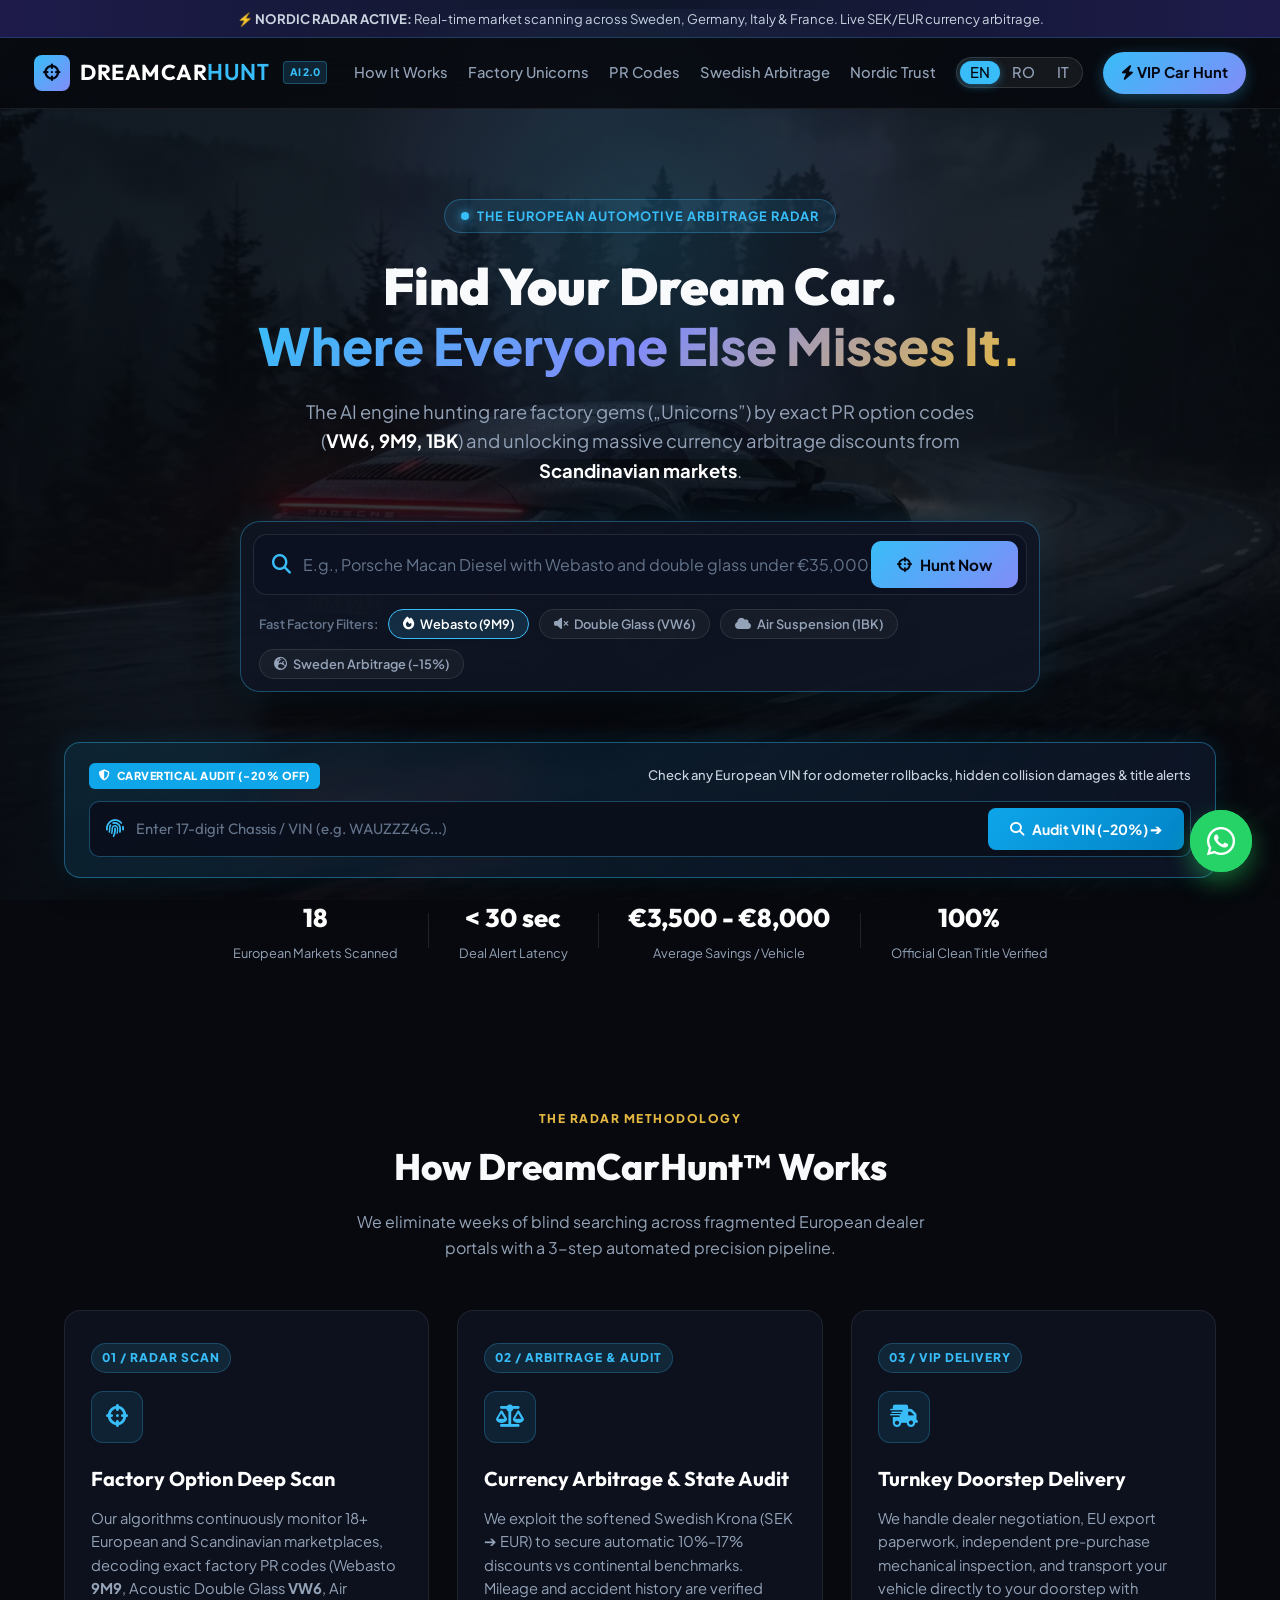
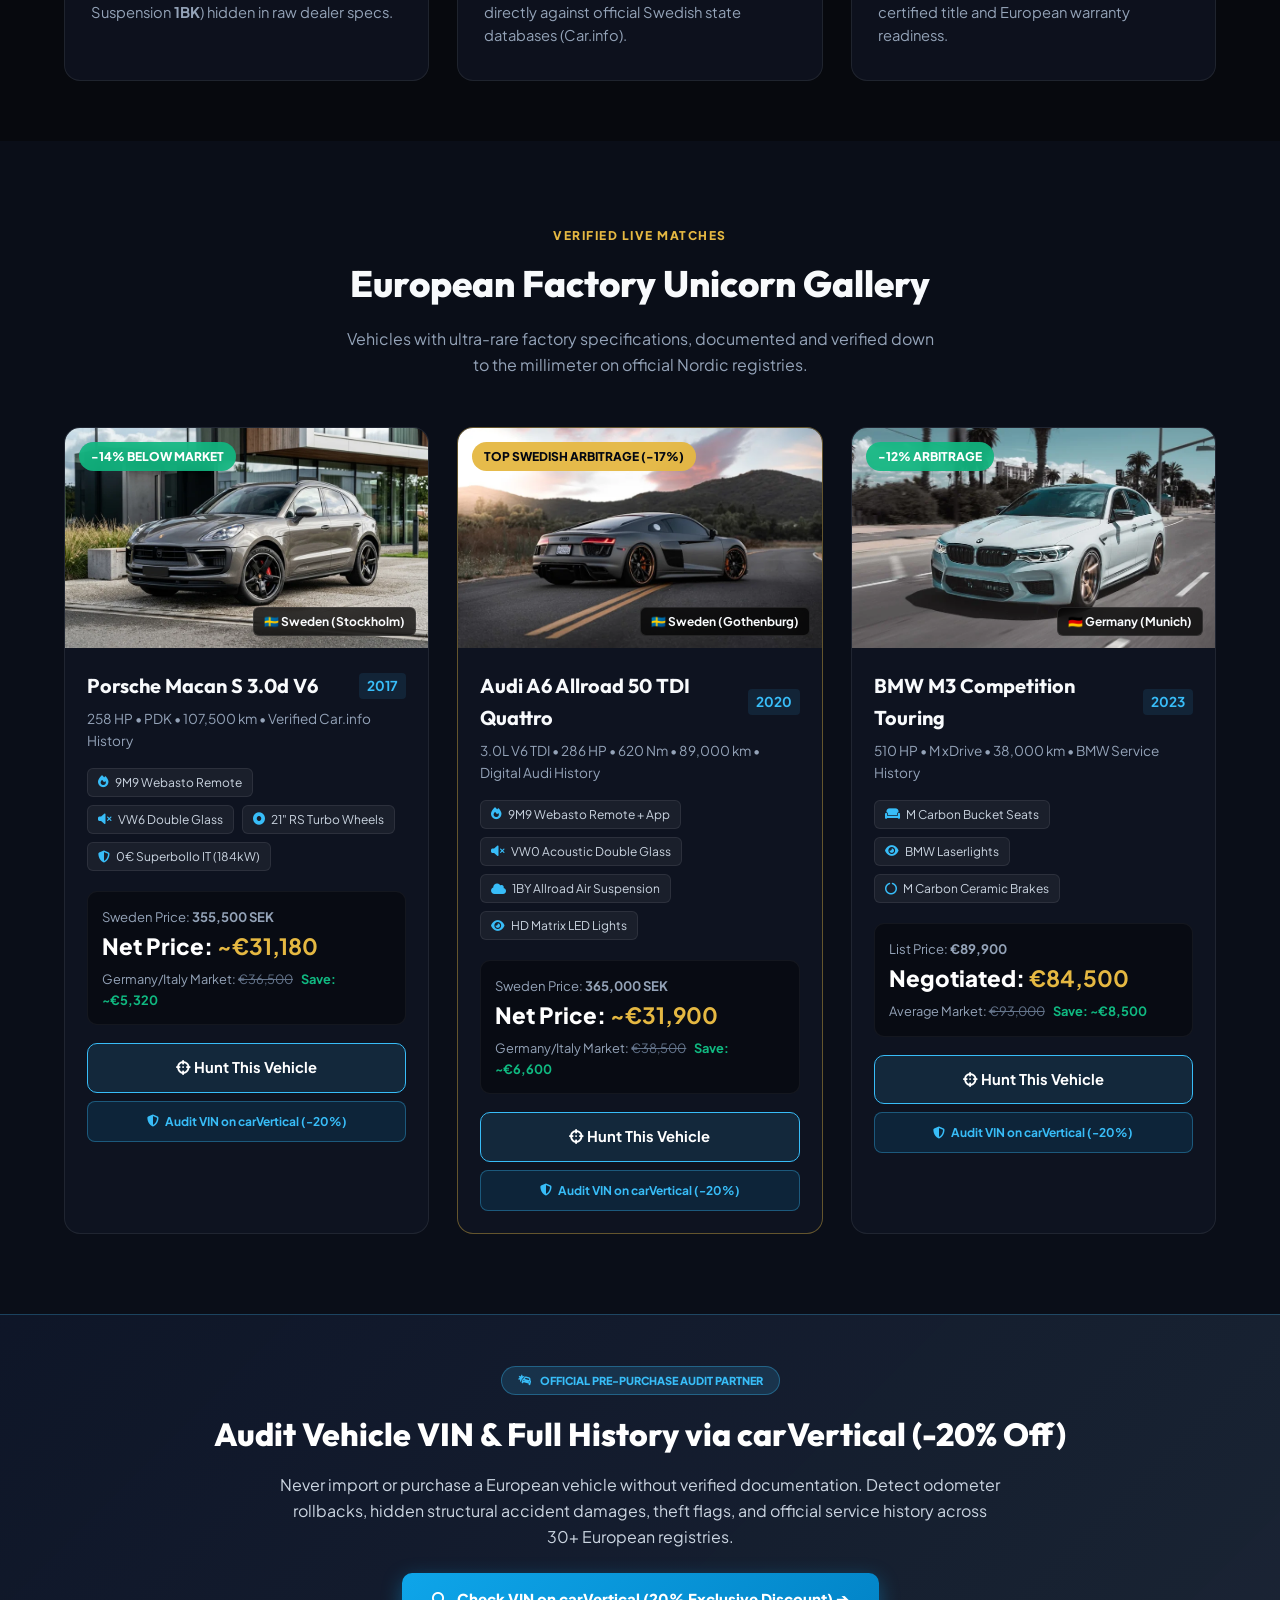
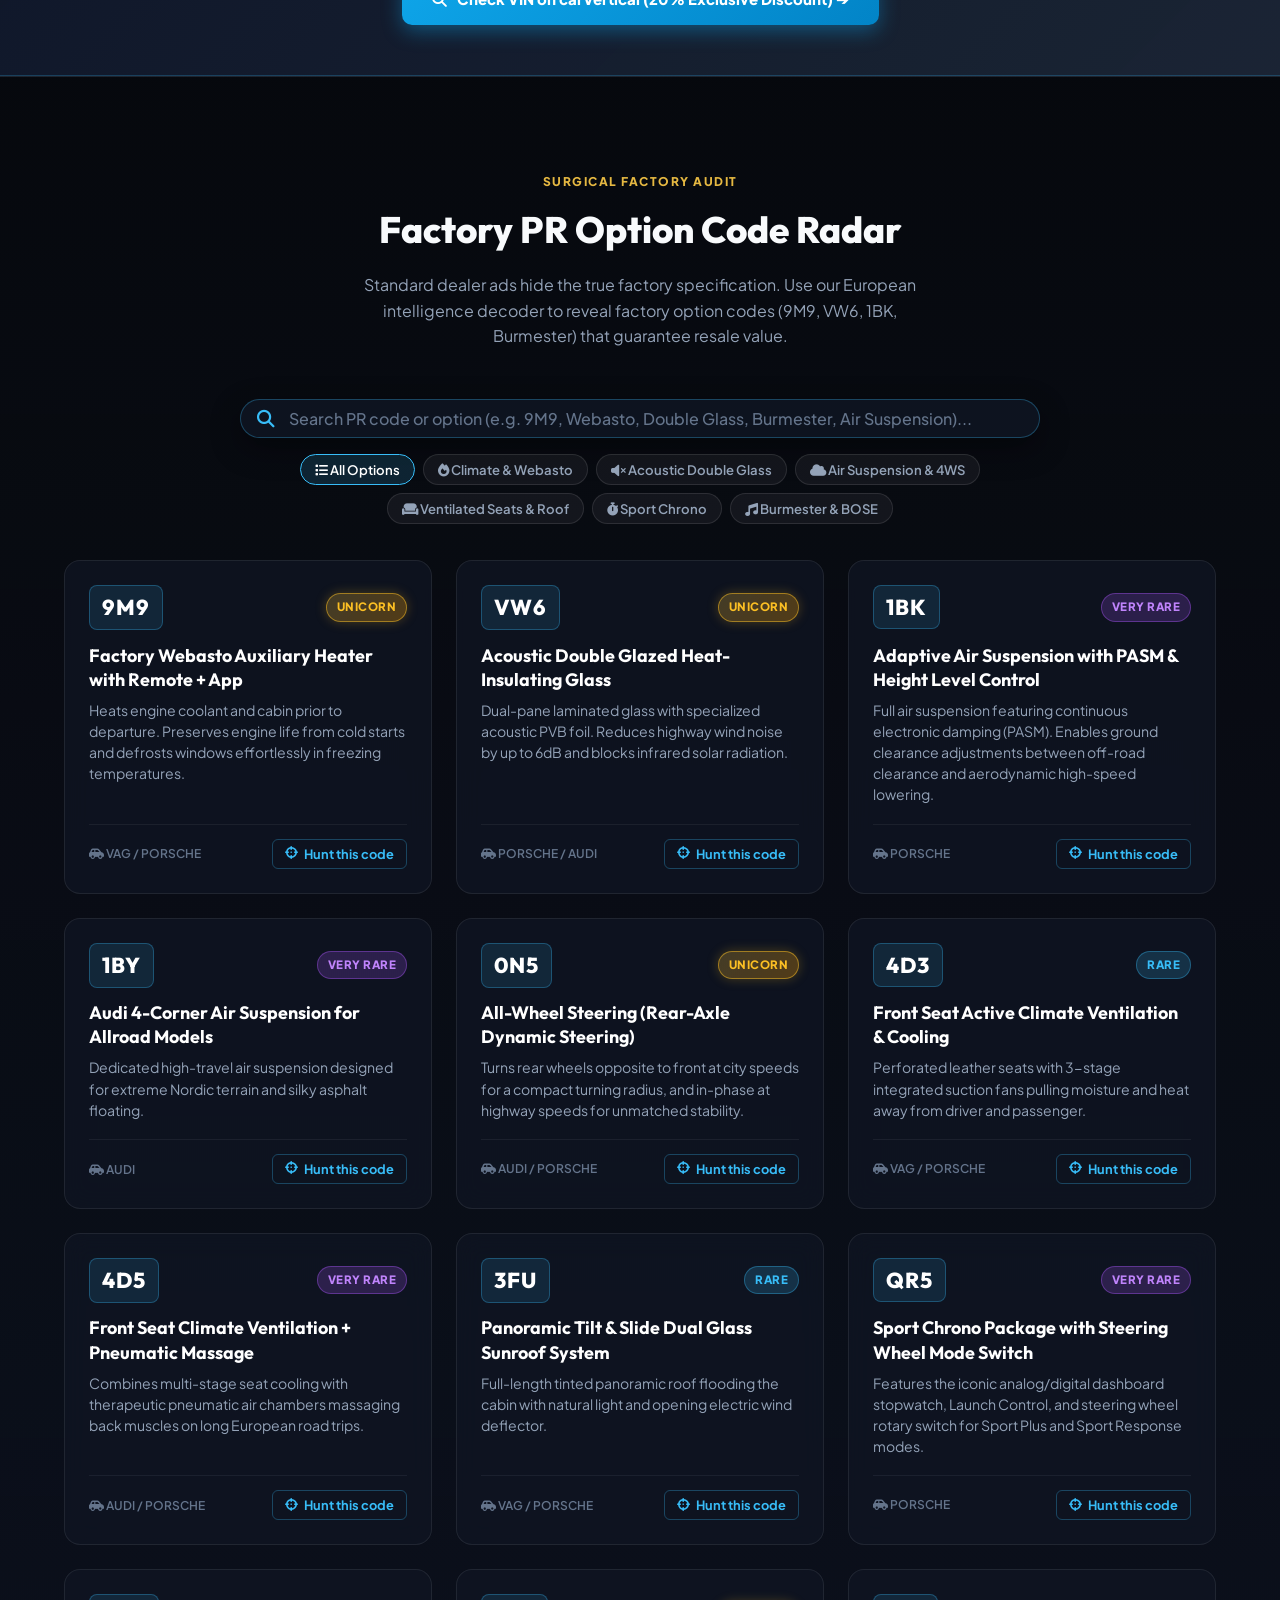
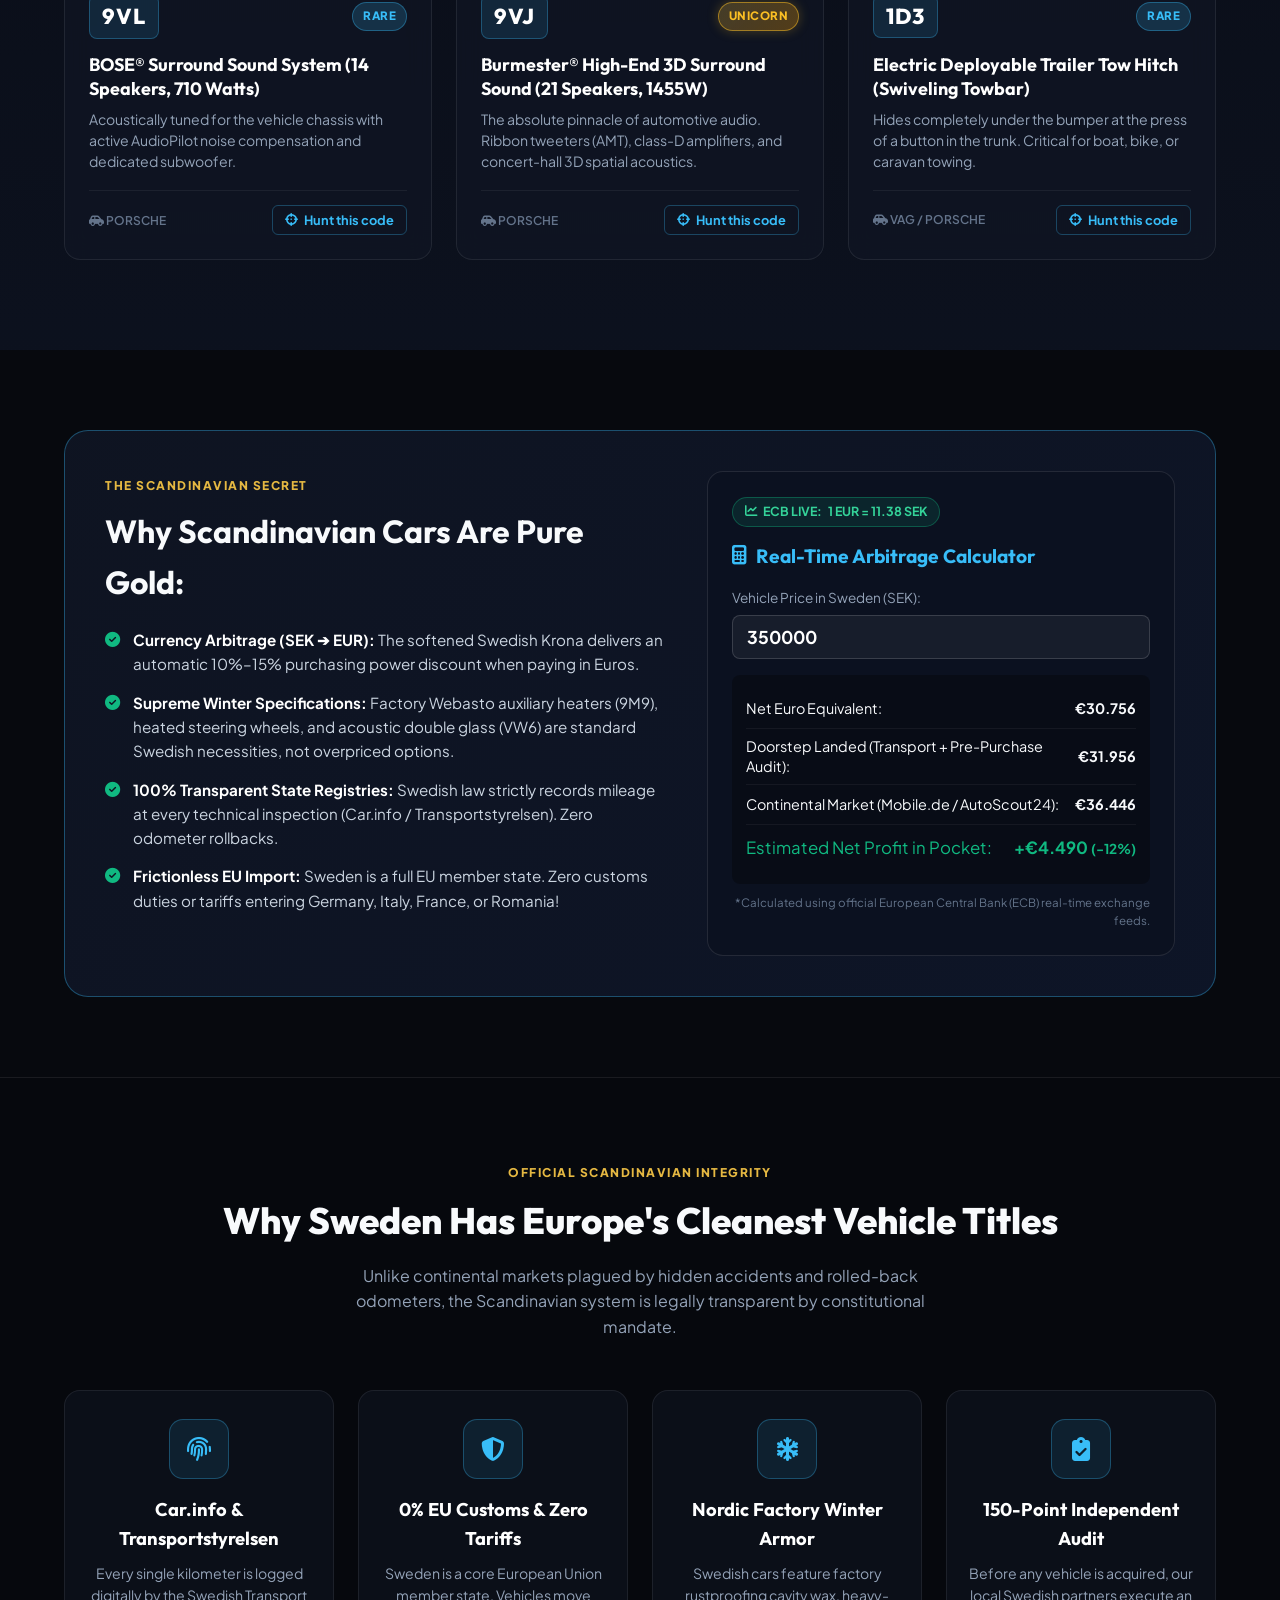
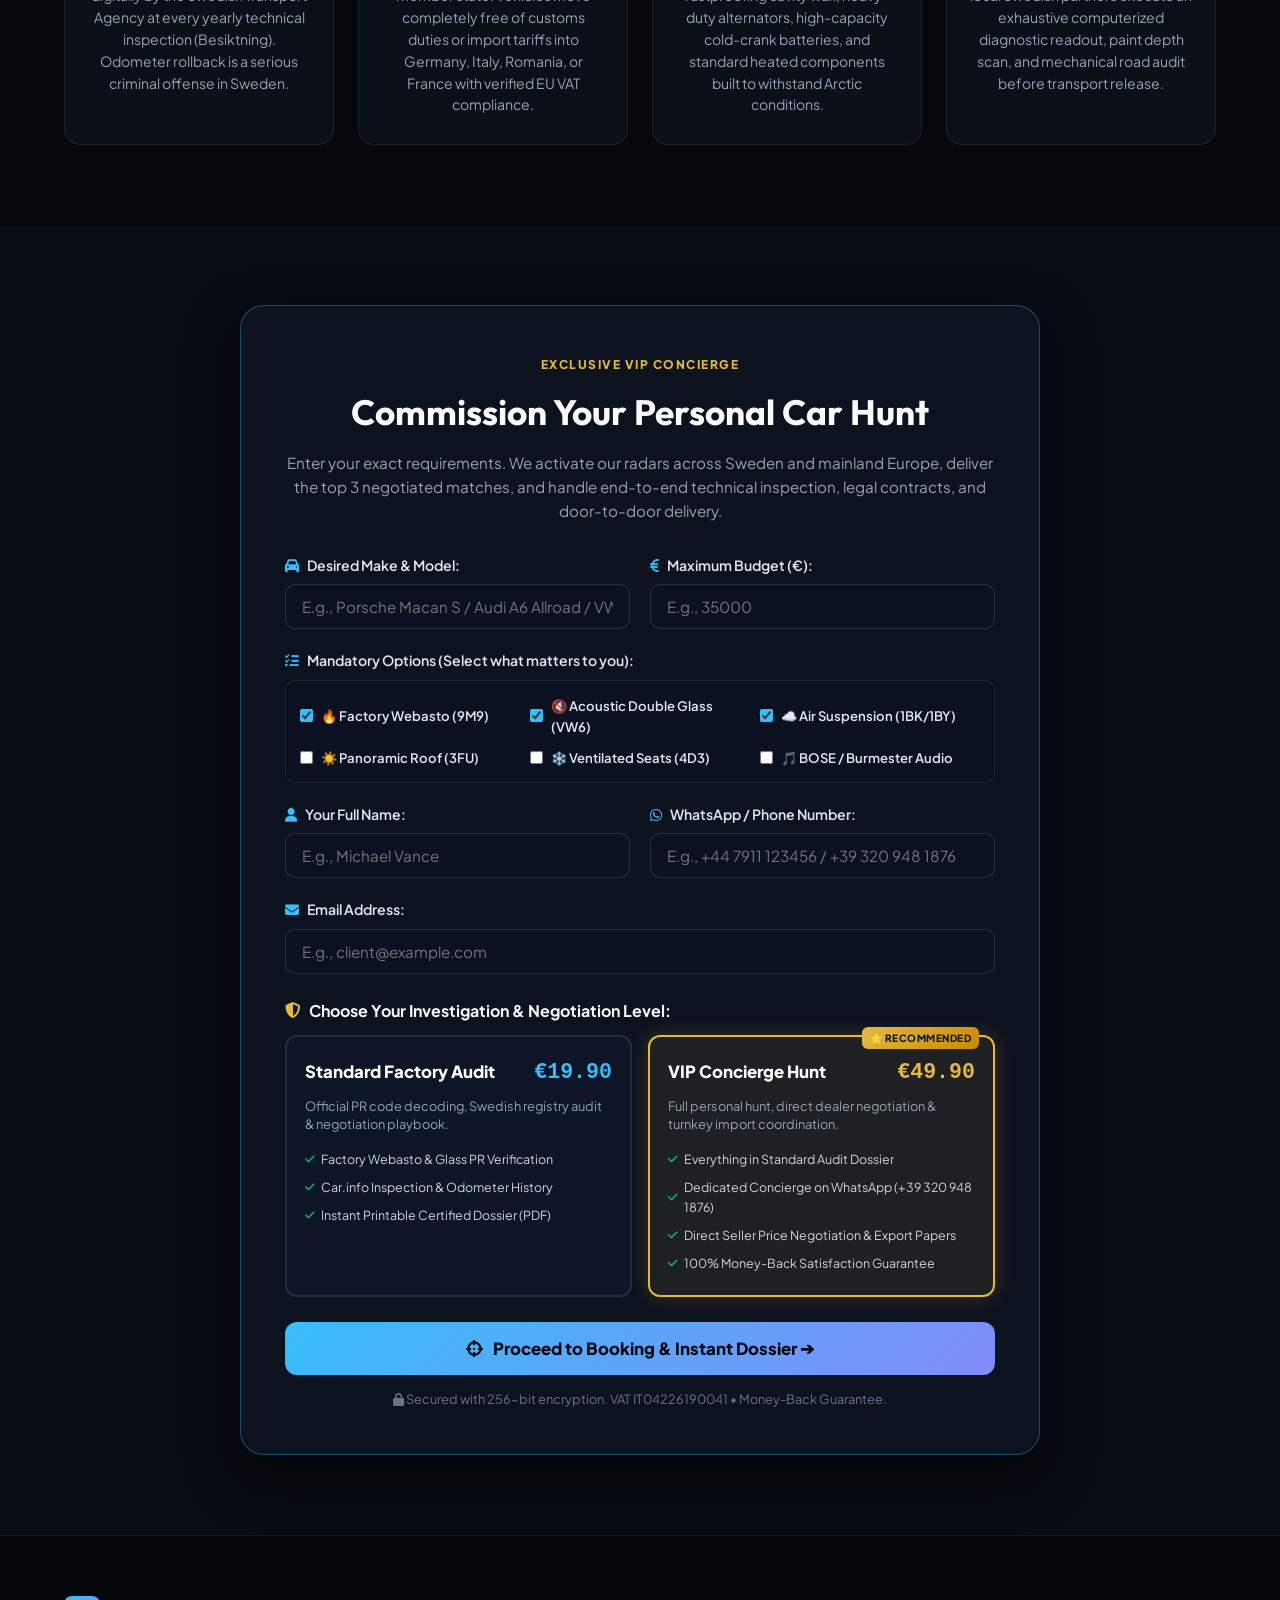
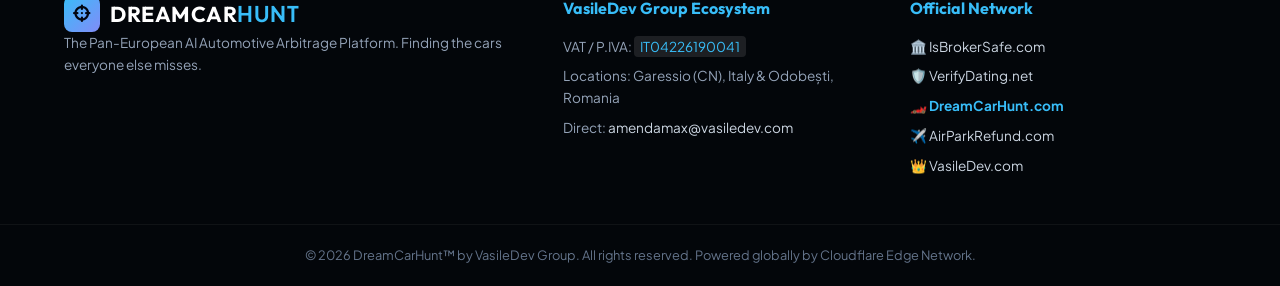
==== commit 0a86bfbe: "fix(mobile): fix benefit list flex splitting, calculator number clipping, and elevate WhatsApp above" ====
--- a/index.html
+++ b/index.html
@@ -62,7 +62,7 @@
     <link href="https://fonts.googleapis.com/css2?family=Outfit:wght@400;500;600;700;800;900&family=Plus+Jakarta+Sans:wght@300;400;500;600;700;800&display=swap" rel="stylesheet">
     <link rel="stylesheet" href="https://cdnjs.cloudflare.com/ajax/libs/font-awesome/6.5.1/css/all.min.css">
     
-    <link rel="stylesheet" href="style.css">
+    <link rel="stylesheet" href="style.css?v=20261002c">
     <link rel="manifest" href="/manifest.json">
 
     <!-- JSON-LD Structured Data: AutoDealer & Rich Google FAQ Snippets -->
--- a/style.css
+++ b/style.css
@@ -695,20 +695,25 @@
 
 .benefit-list {
     list-style: none;
+    padding: 0;
+    margin: 0;
 }
 
 .benefit-list li {
     font-size: 0.95rem;
     color: #cbd5e1;
     margin-bottom: 14px;
-    display: flex;
-    align-items: flex-start;
-    gap: 12px;
+    display: block;
+    position: relative;
+    padding-left: 28px;
+    line-height: 1.6;
 }
 
 .benefit-list li i {
+    position: absolute;
+    left: 0;
+    top: 4px;
     color: var(--accent-green);
-    margin-top: 4px;
 }
 
 .benefit-list li strong {
@@ -761,9 +766,24 @@
 .res-row {
     display: flex;
     justify-content: space-between;
+    align-items: center;
+    gap: 12px;
     font-size: 0.9rem;
-    padding: 6px 0;
+    padding: 8px 0;
     border-bottom: 1px solid rgba(255, 255, 255, 0.05);
+}
+
+.res-row span {
+    flex: 1;
+    min-width: 0;
+    line-height: 1.35;
+}
+
+.res-row strong {
+    flex-shrink: 0;
+    white-space: nowrap;
+    text-align: right;
+    font-weight: 700;
 }
 
 .res-row.highlight {
@@ -771,6 +791,12 @@
     padding-top: 10px;
     font-size: 1.05rem;
     color: var(--accent-green);
+}
+
+.res-row.highlight div {
+    flex-shrink: 0;
+    white-space: nowrap;
+    text-align: right;
 }
 
 .calc-note {
@@ -1157,6 +1183,32 @@
     }
     .benefit-list li {
         font-size: 0.88rem;
+        padding-left: 26px;
+        line-height: 1.55;
+    }
+    .calc-card {
+        padding: 18px 12px;
+    }
+    .calc-results {
+        padding: 10px 10px;
+    }
+    .res-row {
+        font-size: 0.82rem;
+        gap: 8px;
+        padding: 7px 0;
+    }
+    .res-row span {
+        font-size: 0.82rem;
+        line-height: 1.35;
+    }
+    .res-row strong {
+        font-size: 0.88rem;
+    }
+    .res-row.highlight {
+        font-size: 0.95rem;
+    }
+    .res-row.highlight strong {
+        font-size: 1rem;
     }
 
     /* Form on mobile */
@@ -1190,13 +1242,13 @@
         justify-content: center;
     }
 
-    /* Floating WhatsApp Button on mobile */
+    /* Floating WhatsApp Button on mobile - floats above sticky bottom bar */
     .floating-wa {
-        width: 54px;
-        height: 54px;
-        font-size: 27px;
-        bottom: 18px;
-        right: 18px;
+        width: 52px;
+        height: 52px;
+        font-size: 26px;
+        bottom: 74px !important;
+        right: 16px !important;
     }
 
     /* Footer on mobile */
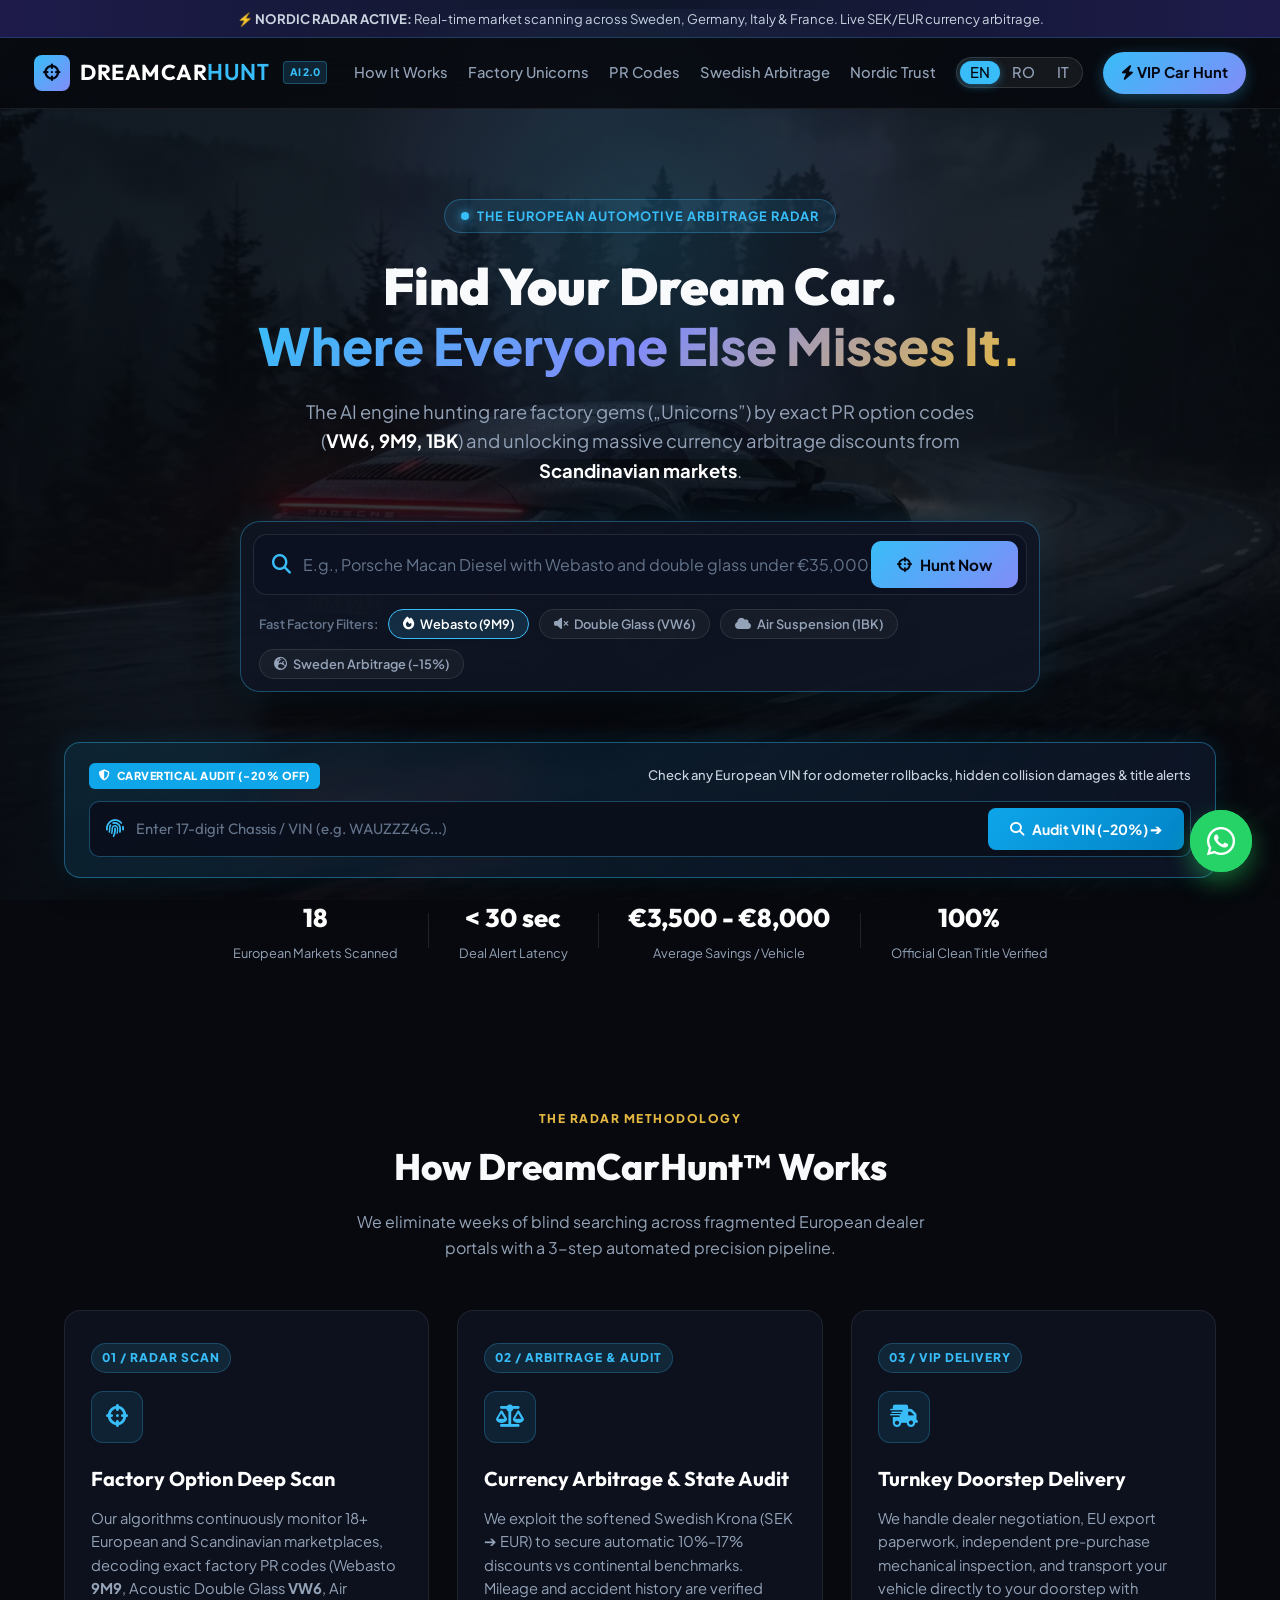
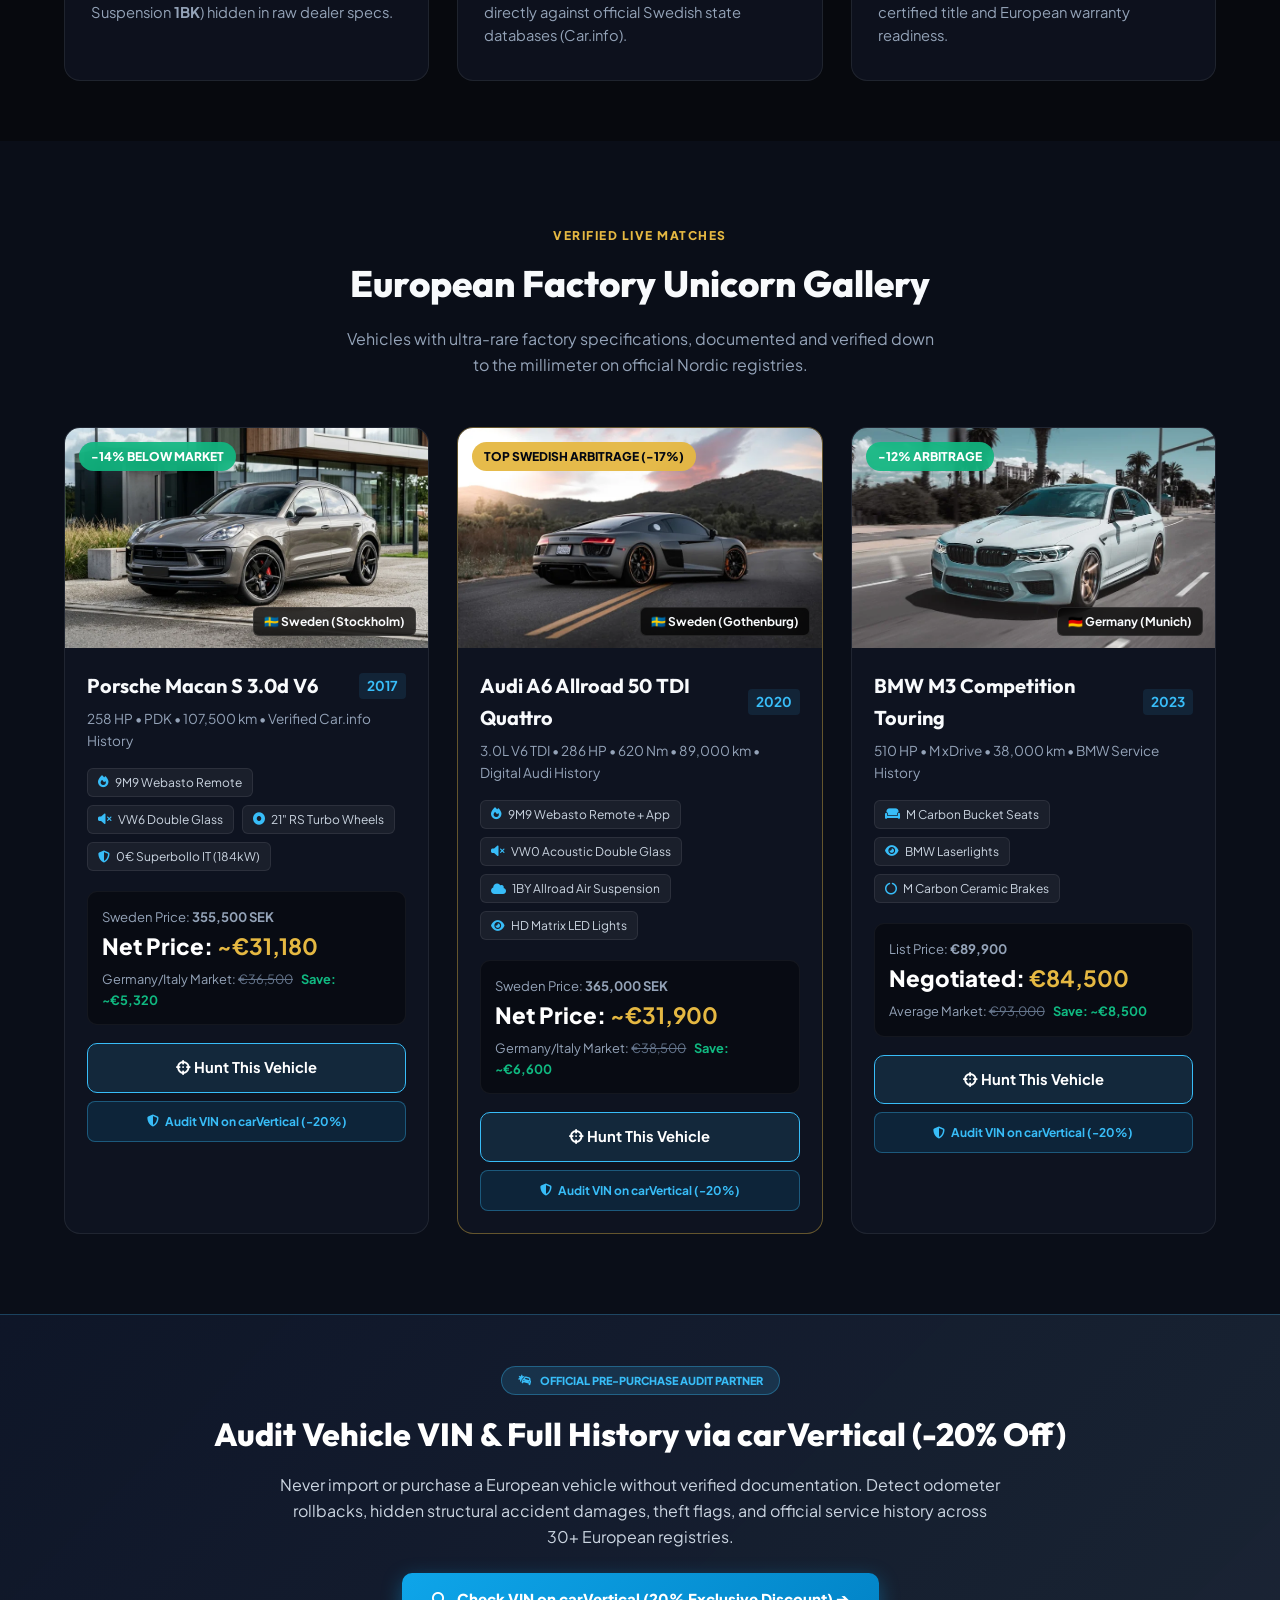
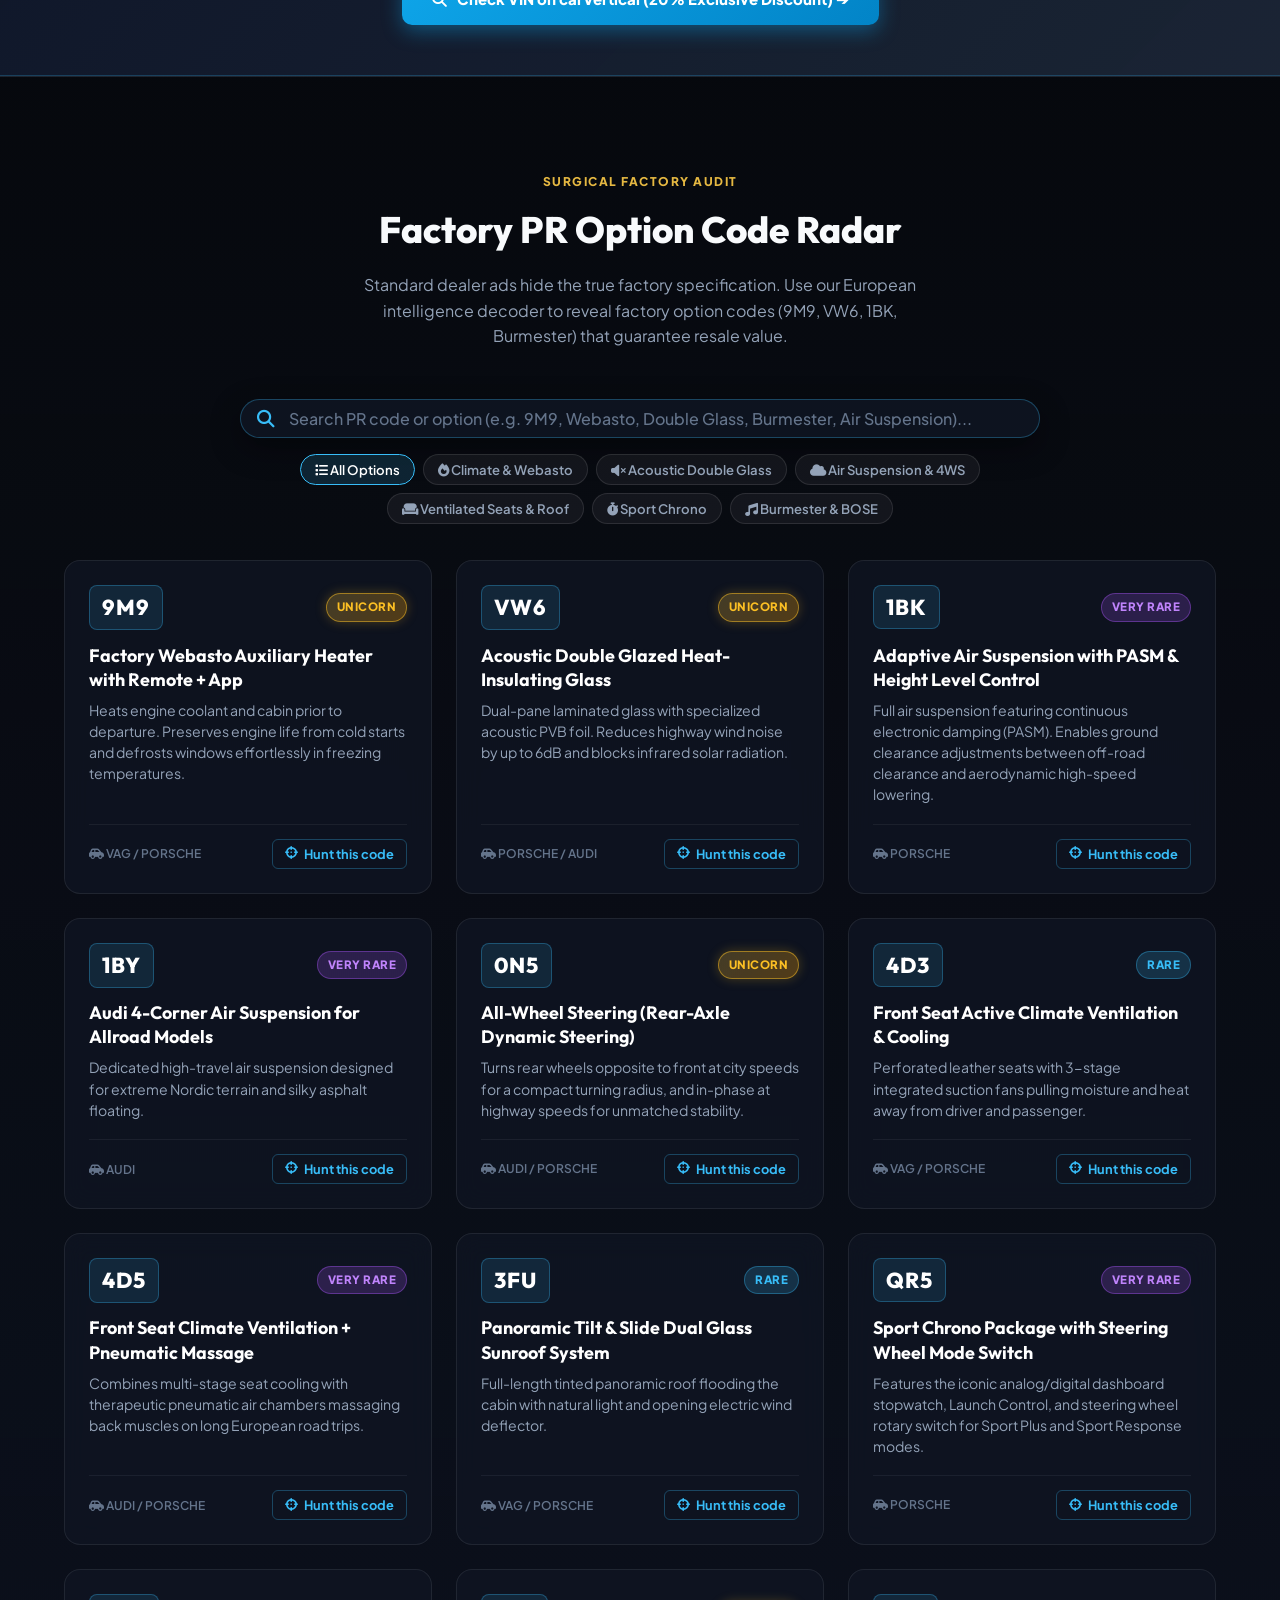
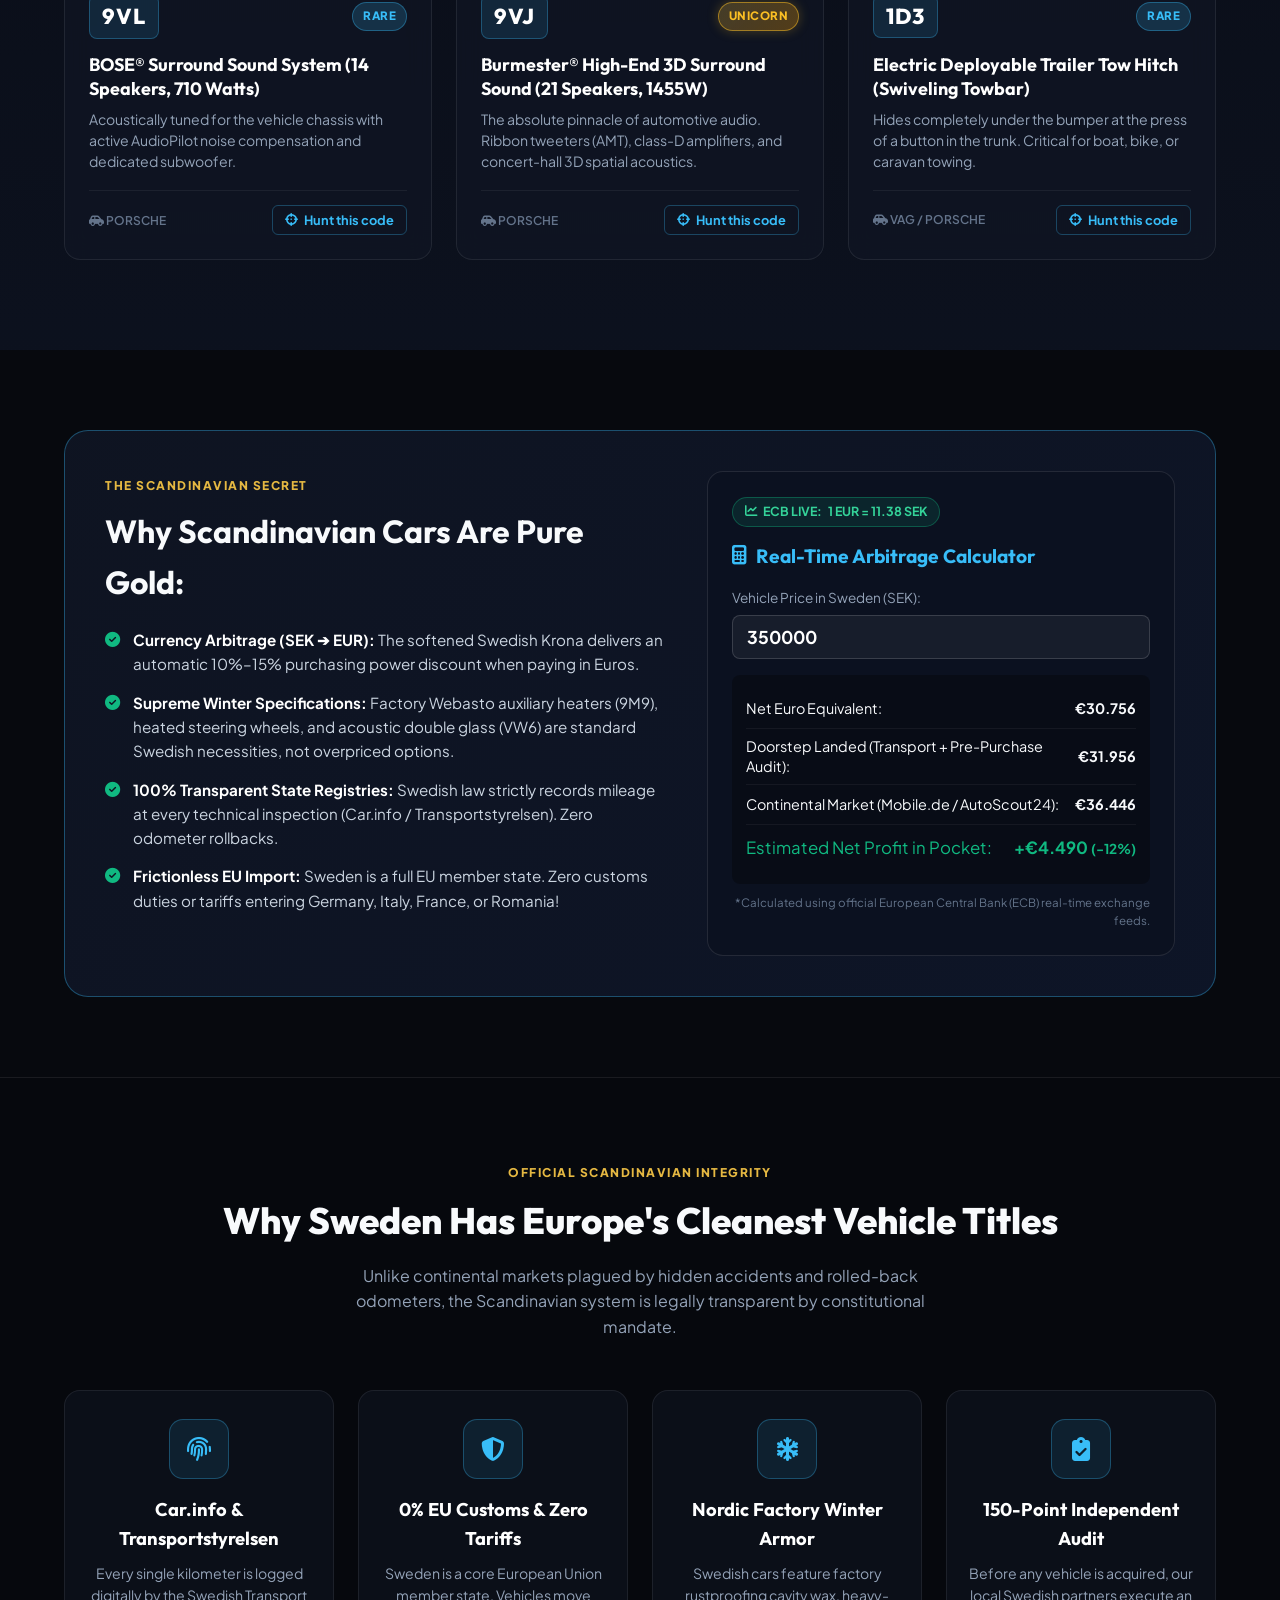
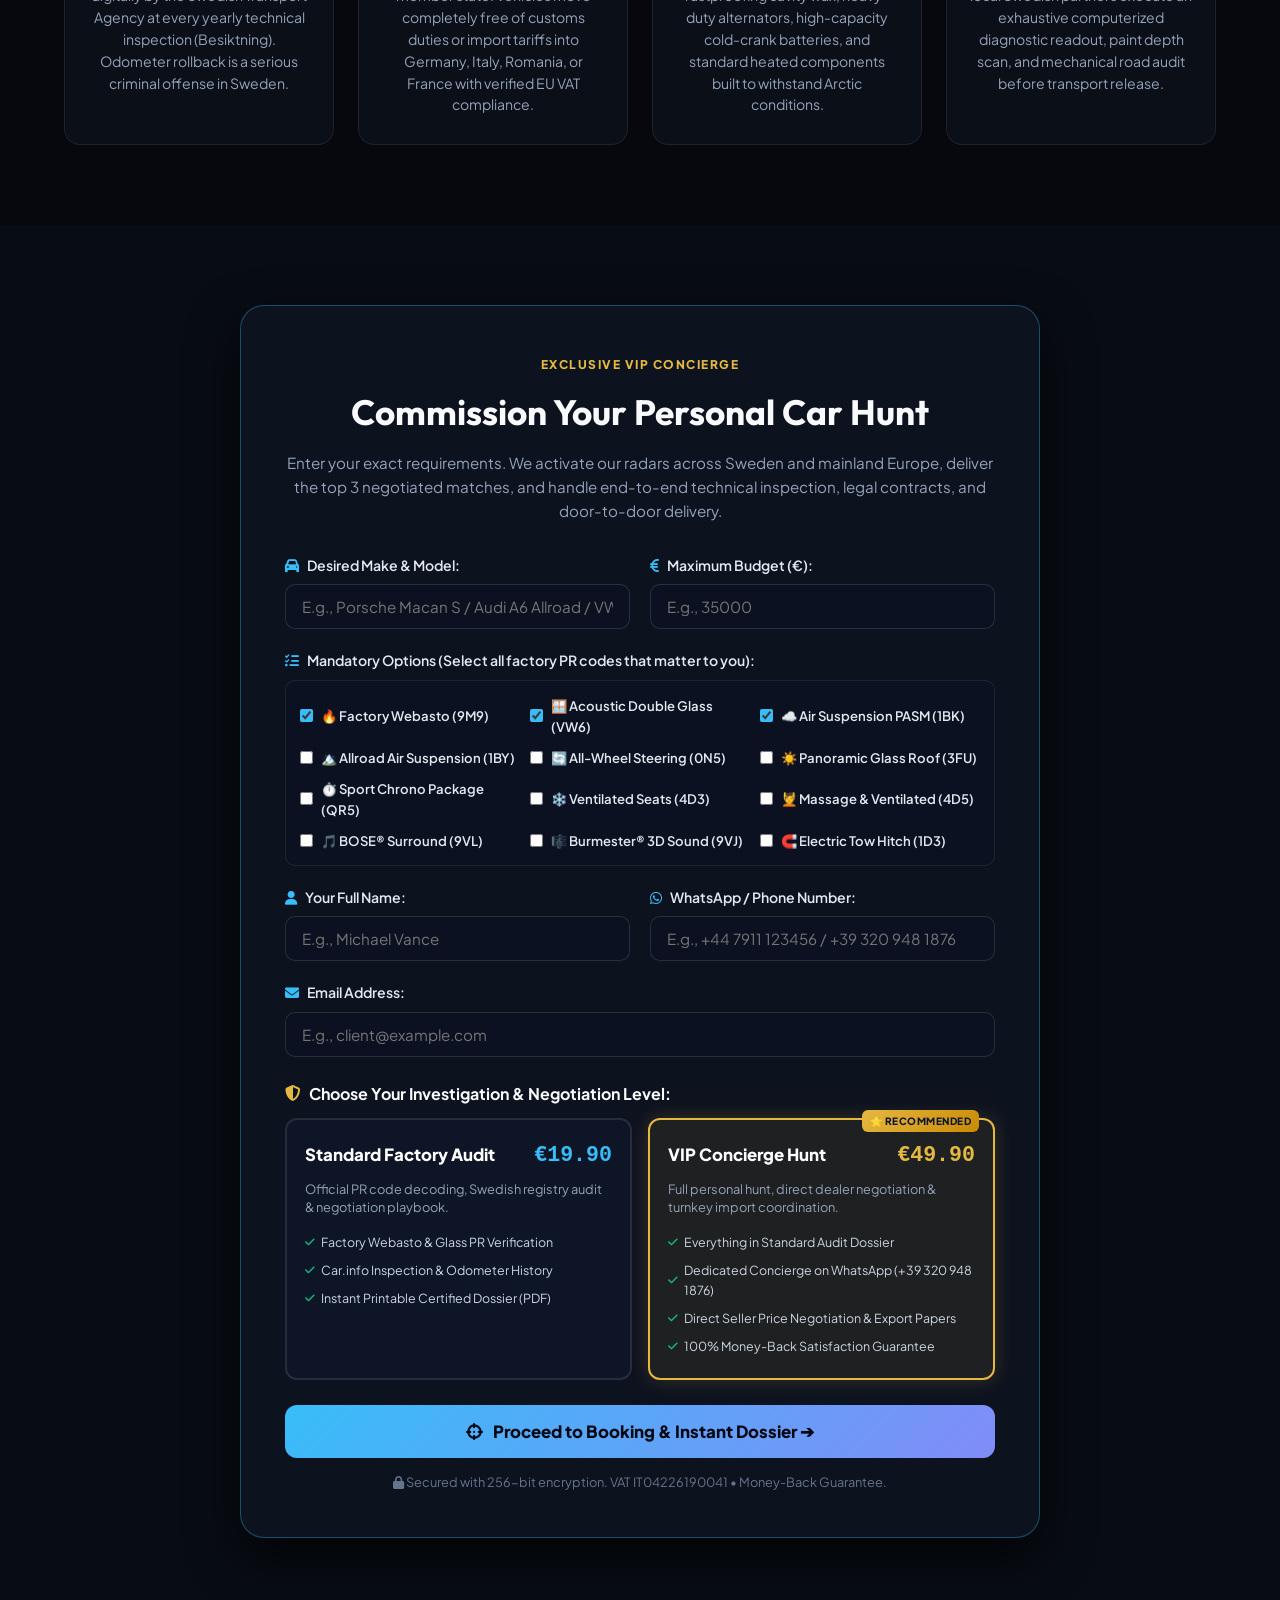
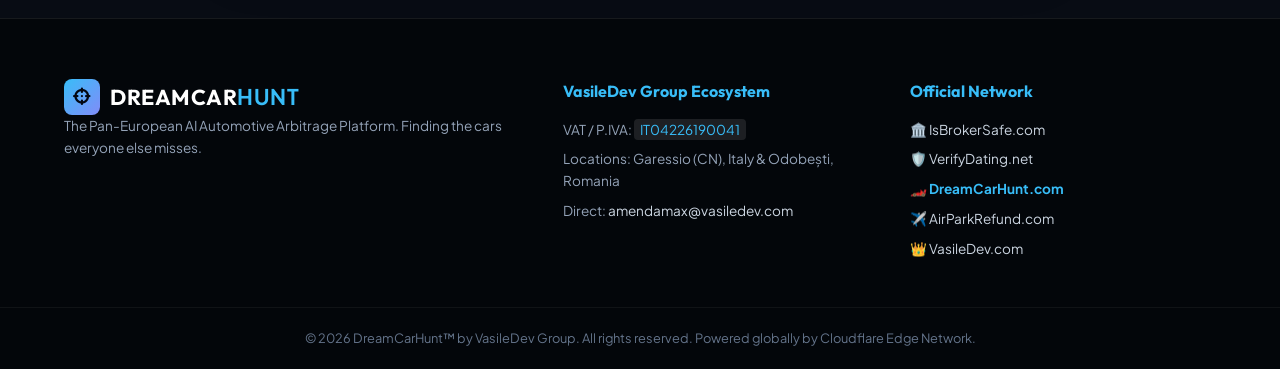
==== commit bc0e0244: "Sync all 12 PR codes with VIP concierge form checkboxes across EN, IT, RO" ====
--- a/index.html
+++ b/index.html
@@ -527,14 +527,20 @@
                             <input type="number" id="lead-budget" placeholder="E.g., 35000" required>
                         </div>
                         <div class="form-group full-width">
-                            <label><i class="fa-solid fa-list-check"></i> Mandatory Options (Select what matters to you):</label>
+                            <label><i class="fa-solid fa-list-check"></i> Mandatory Options (Select all factory PR codes that matter to you):</label>
                             <div class="checkbox-row">
-                                <label><input type="checkbox" value="Webasto" checked> 🔥 Factory Webasto (9M9)</label>
-                                <label><input type="checkbox" value="Double Glass" checked> 🔇 Acoustic Double Glass (VW6)</label>
-                                <label><input type="checkbox" value="Air Suspension" checked> ☁️ Air Suspension (1BK/1BY)</label>
-                                <label><input type="checkbox" value="Panoramic Sunroof"> ☀️ Panoramic Roof (3FU)</label>
-                                <label><input type="checkbox" value="Ventilated Seats"> ❄️ Ventilated Seats (4D3)</label>
-                                <label><input type="checkbox" value="Premium Audio"> 🎵 BOSE / Burmester Audio</label>
+                                <label><input type="checkbox" value="9M9 - Webasto" checked> 🔥 Factory Webasto (9M9)</label>
+                                <label><input type="checkbox" value="VW6 - Double Glass" checked> 🪟 Acoustic Double Glass (VW6)</label>
+                                <label><input type="checkbox" value="1BK - Air Suspension" checked> ☁️ Air Suspension PASM (1BK)</label>
+                                <label><input type="checkbox" value="1BY - Allroad Air"> 🏔️ Allroad Air Suspension (1BY)</label>
+                                <label><input type="checkbox" value="0N5 - All-Wheel Steering"> 🔄 All-Wheel Steering (0N5)</label>
+                                <label><input type="checkbox" value="3FU - Panoramic Roof"> ☀️ Panoramic Glass Roof (3FU)</label>
+                                <label><input type="checkbox" value="QR5 - Sport Chrono"> ⏱️ Sport Chrono Package (QR5)</label>
+                                <label><input type="checkbox" value="4D3 - Ventilated Seats"> ❄️ Ventilated Seats (4D3)</label>
+                                <label><input type="checkbox" value="4D5 - Massage Seats"> 💆 Massage &amp; Ventilated (4D5)</label>
+                                <label><input type="checkbox" value="9VL - BOSE Audio"> 🎵 BOSE® Surround (9VL)</label>
+                                <label><input type="checkbox" value="9VJ - Burmester 3D"> 🎼 Burmester® 3D Sound (9VJ)</label>
+                                <label><input type="checkbox" value="1D3 - Electric Tow Hitch"> 🧲 Electric Tow Hitch (1D3)</label>
                             </div>
                         </div>
                         <div class="form-group">
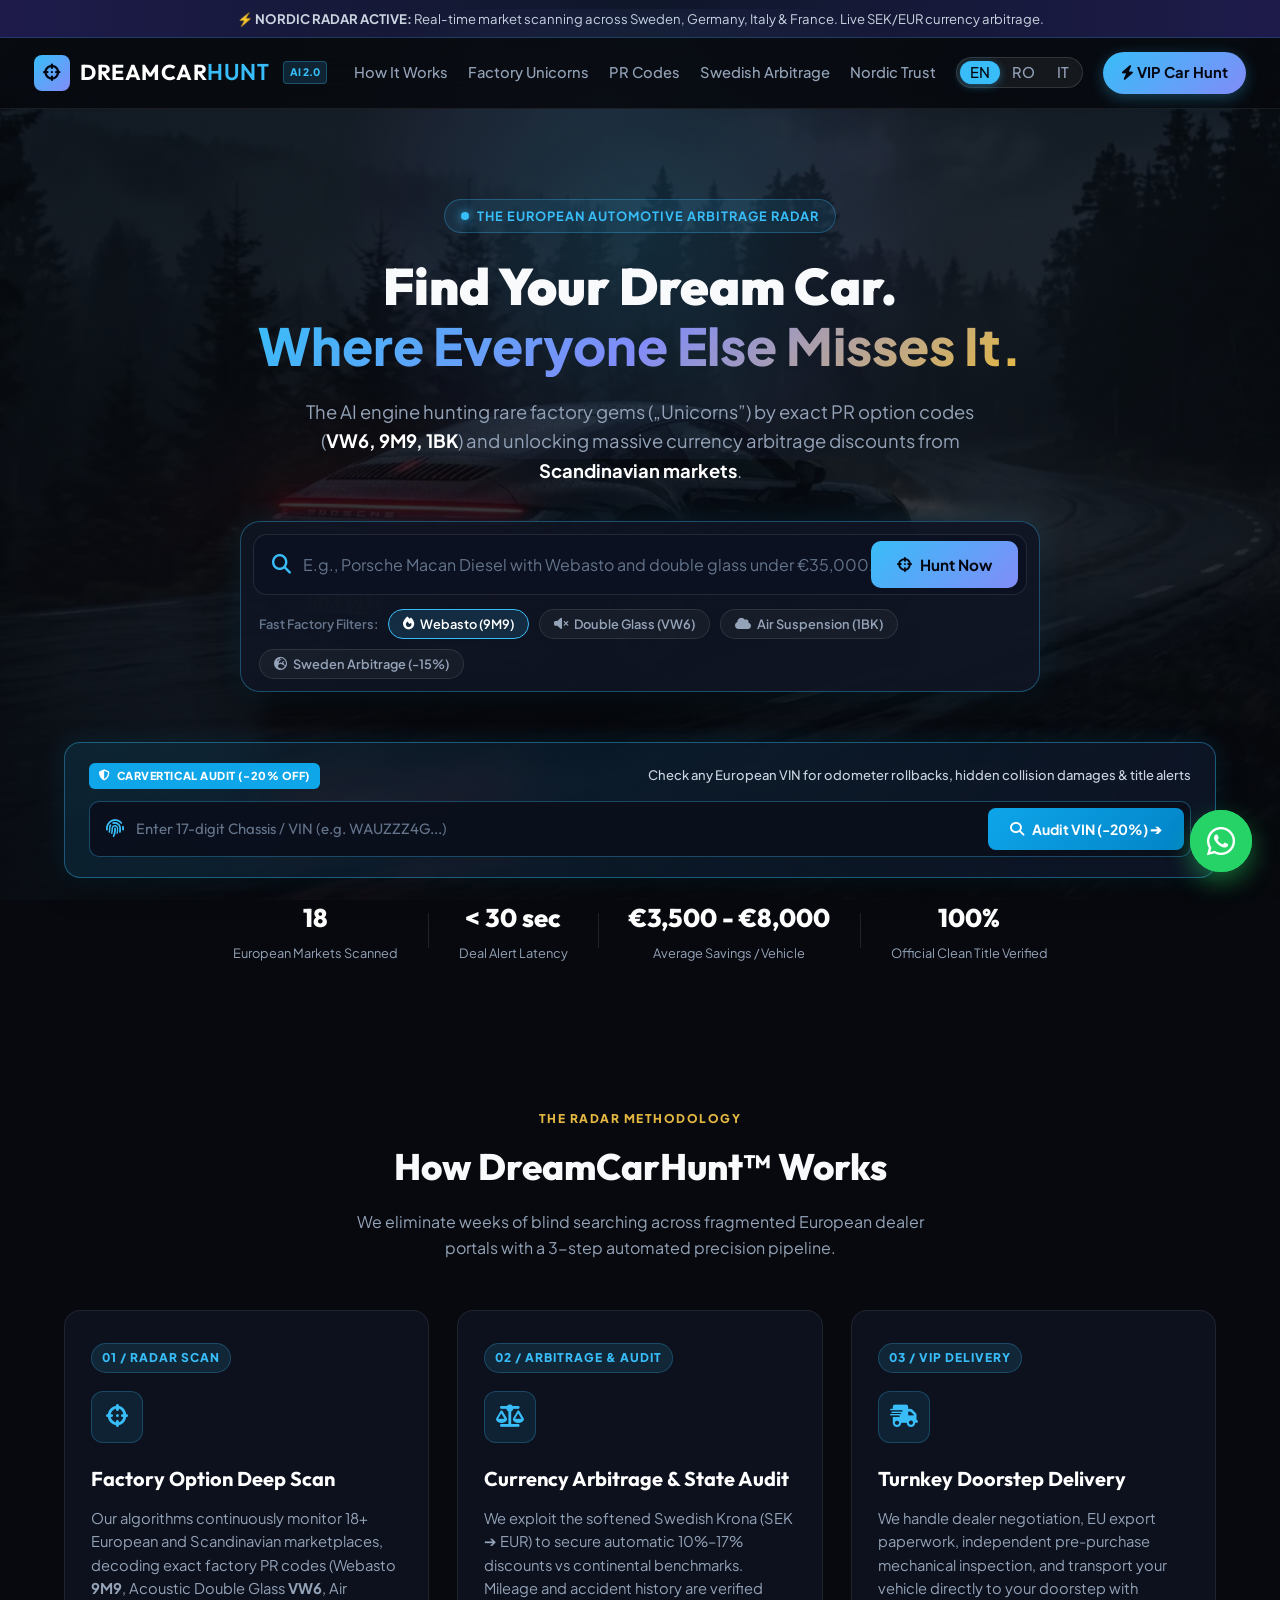
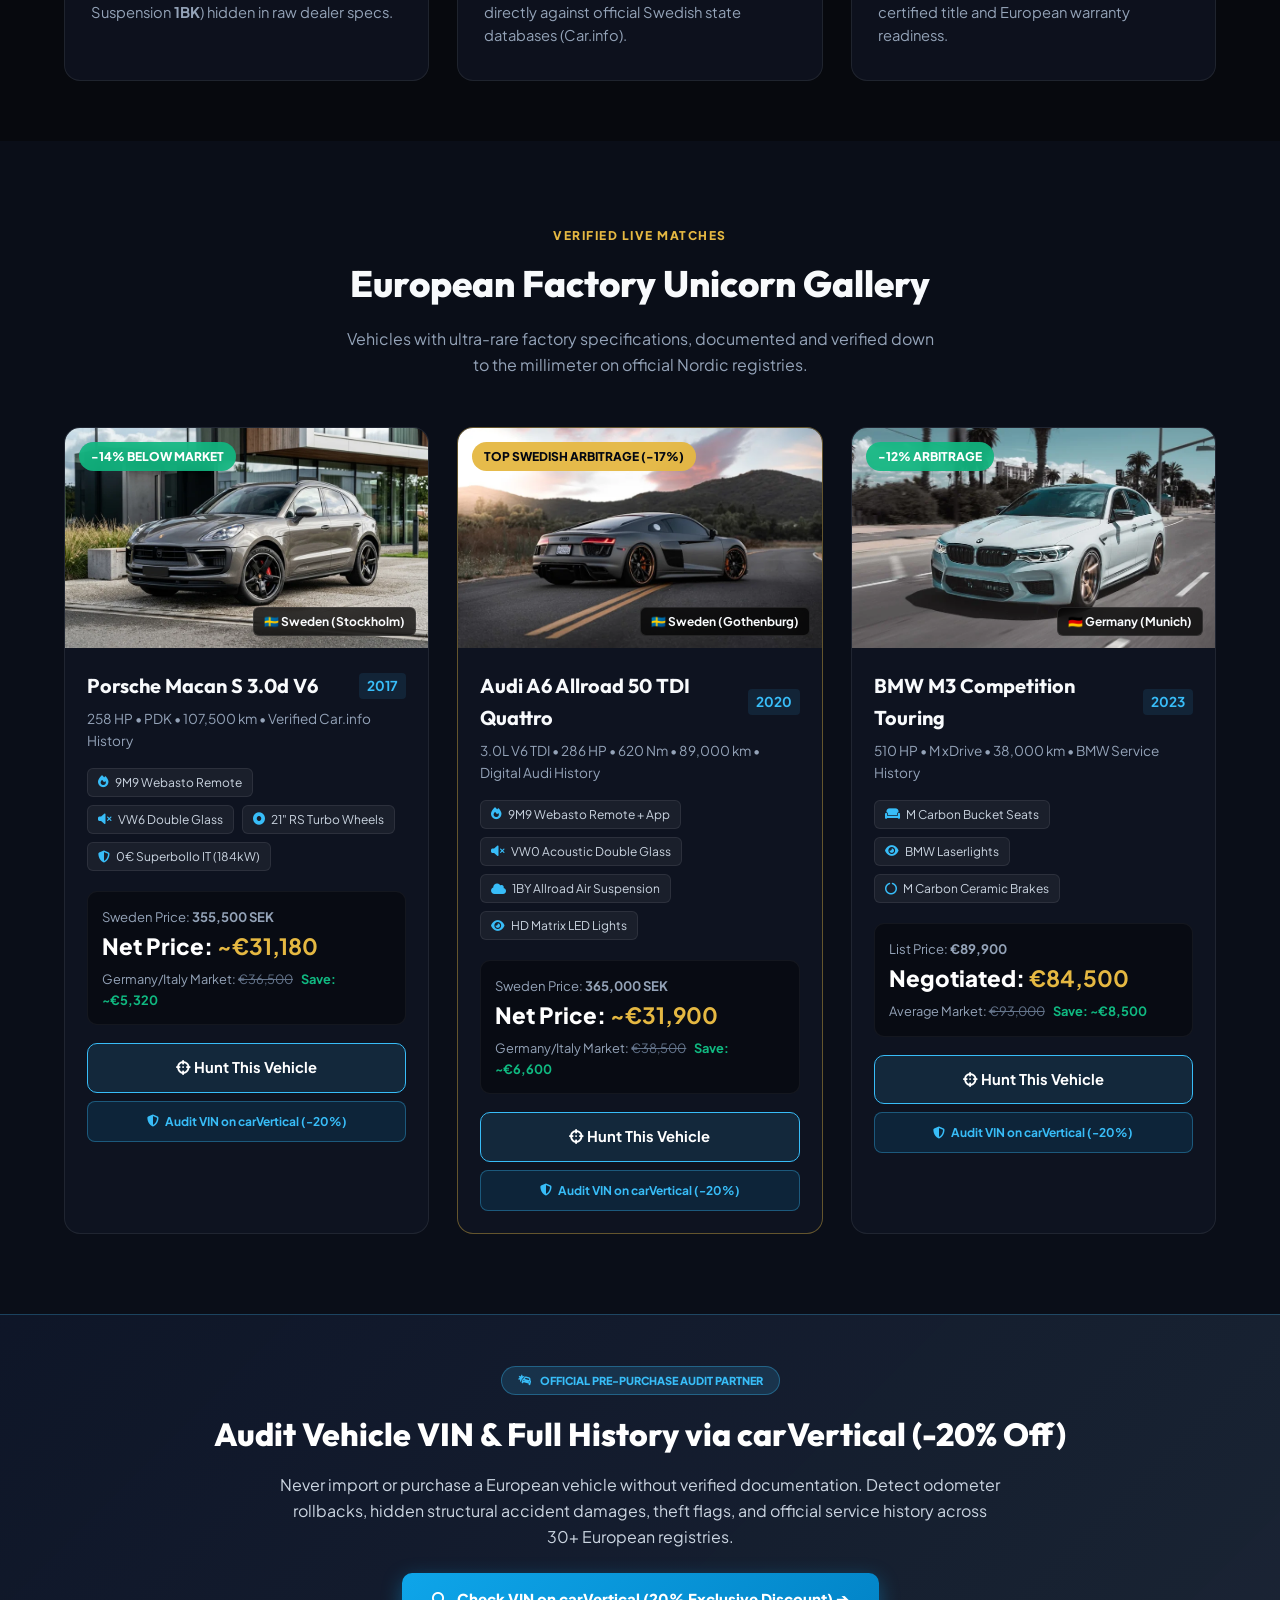
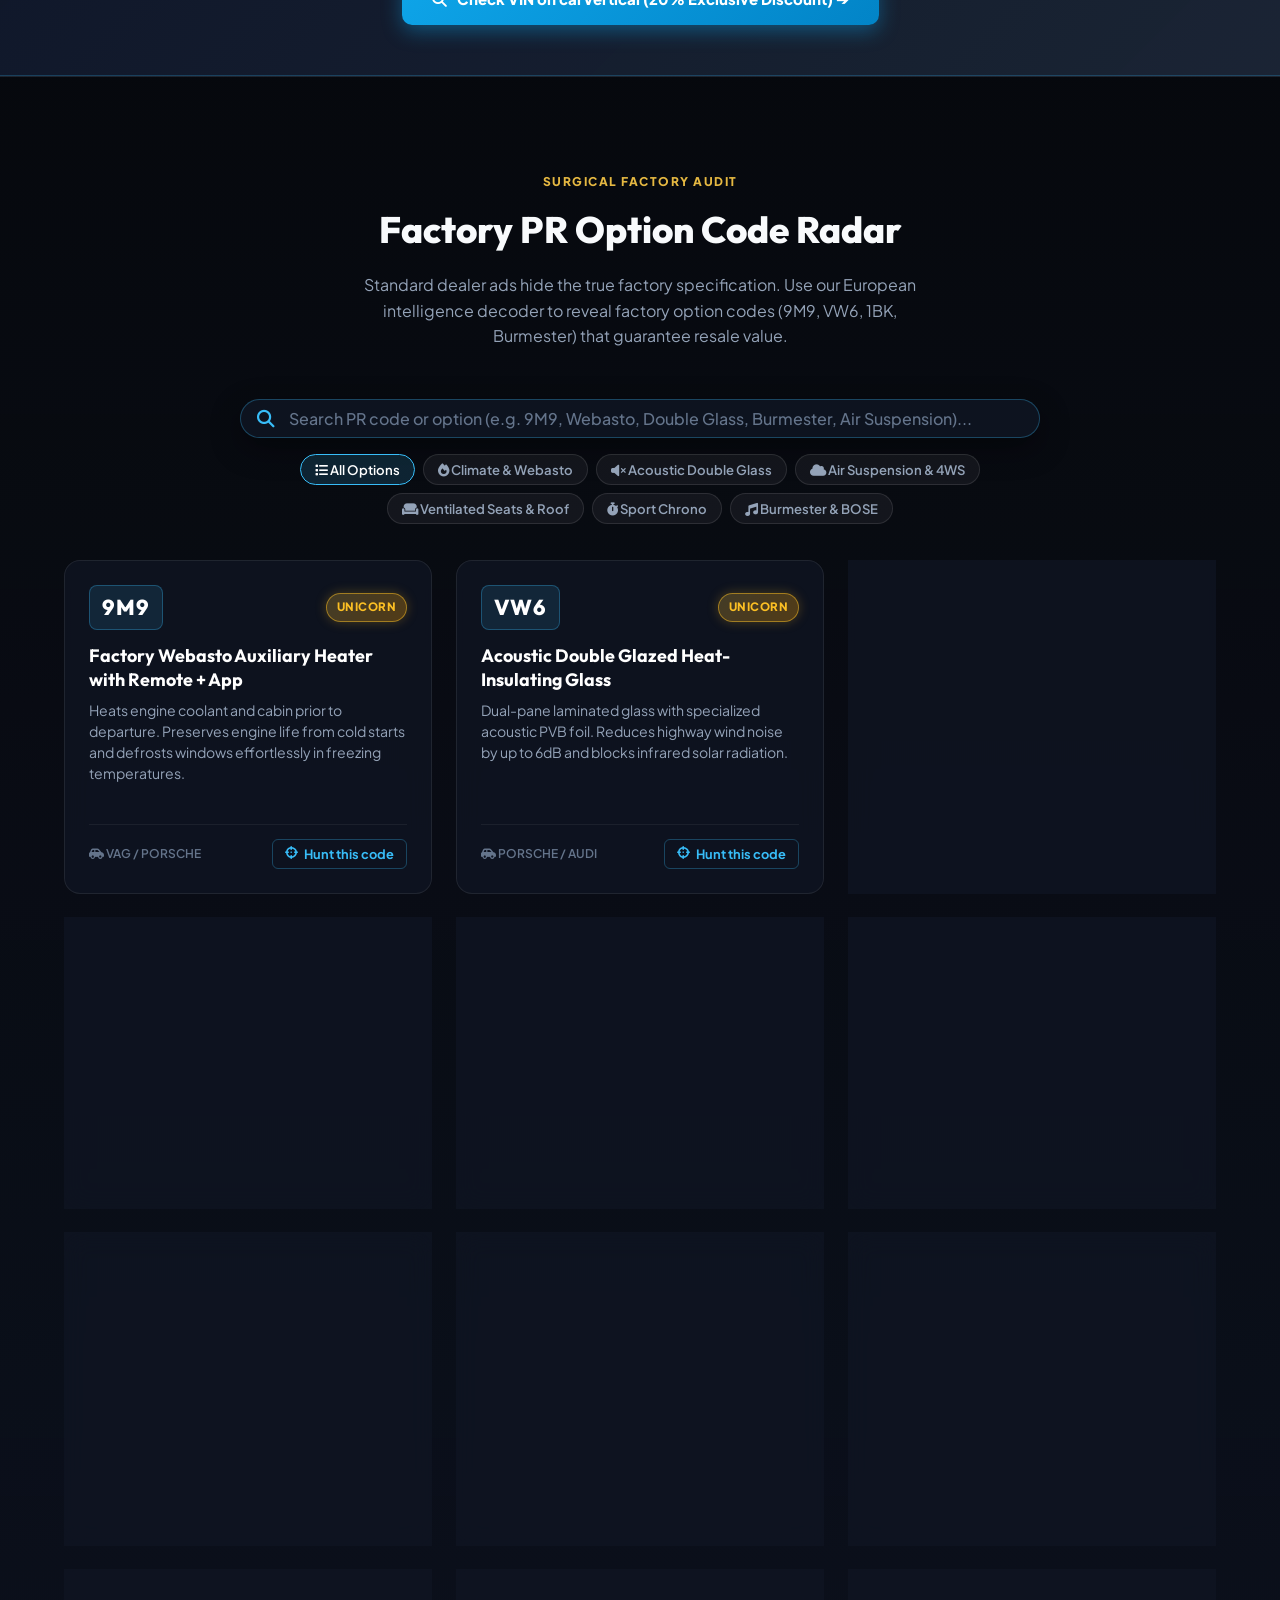
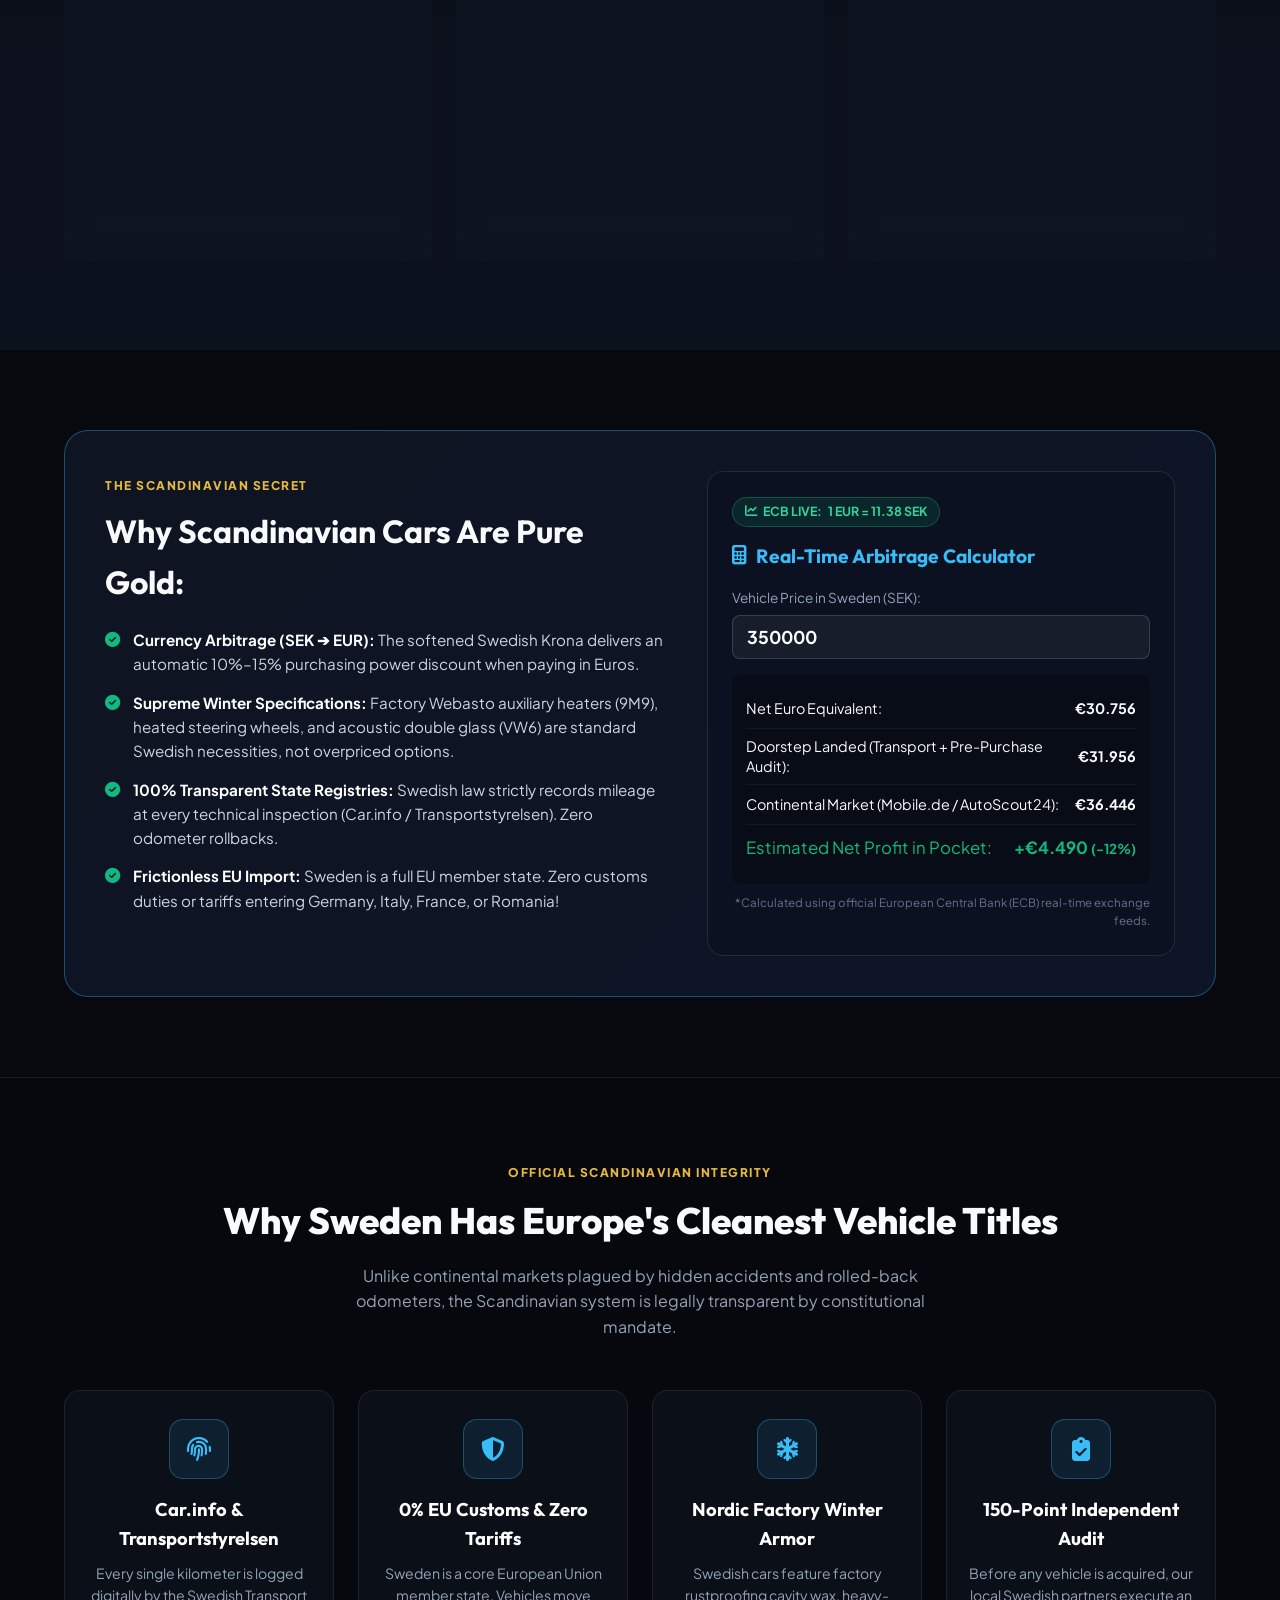
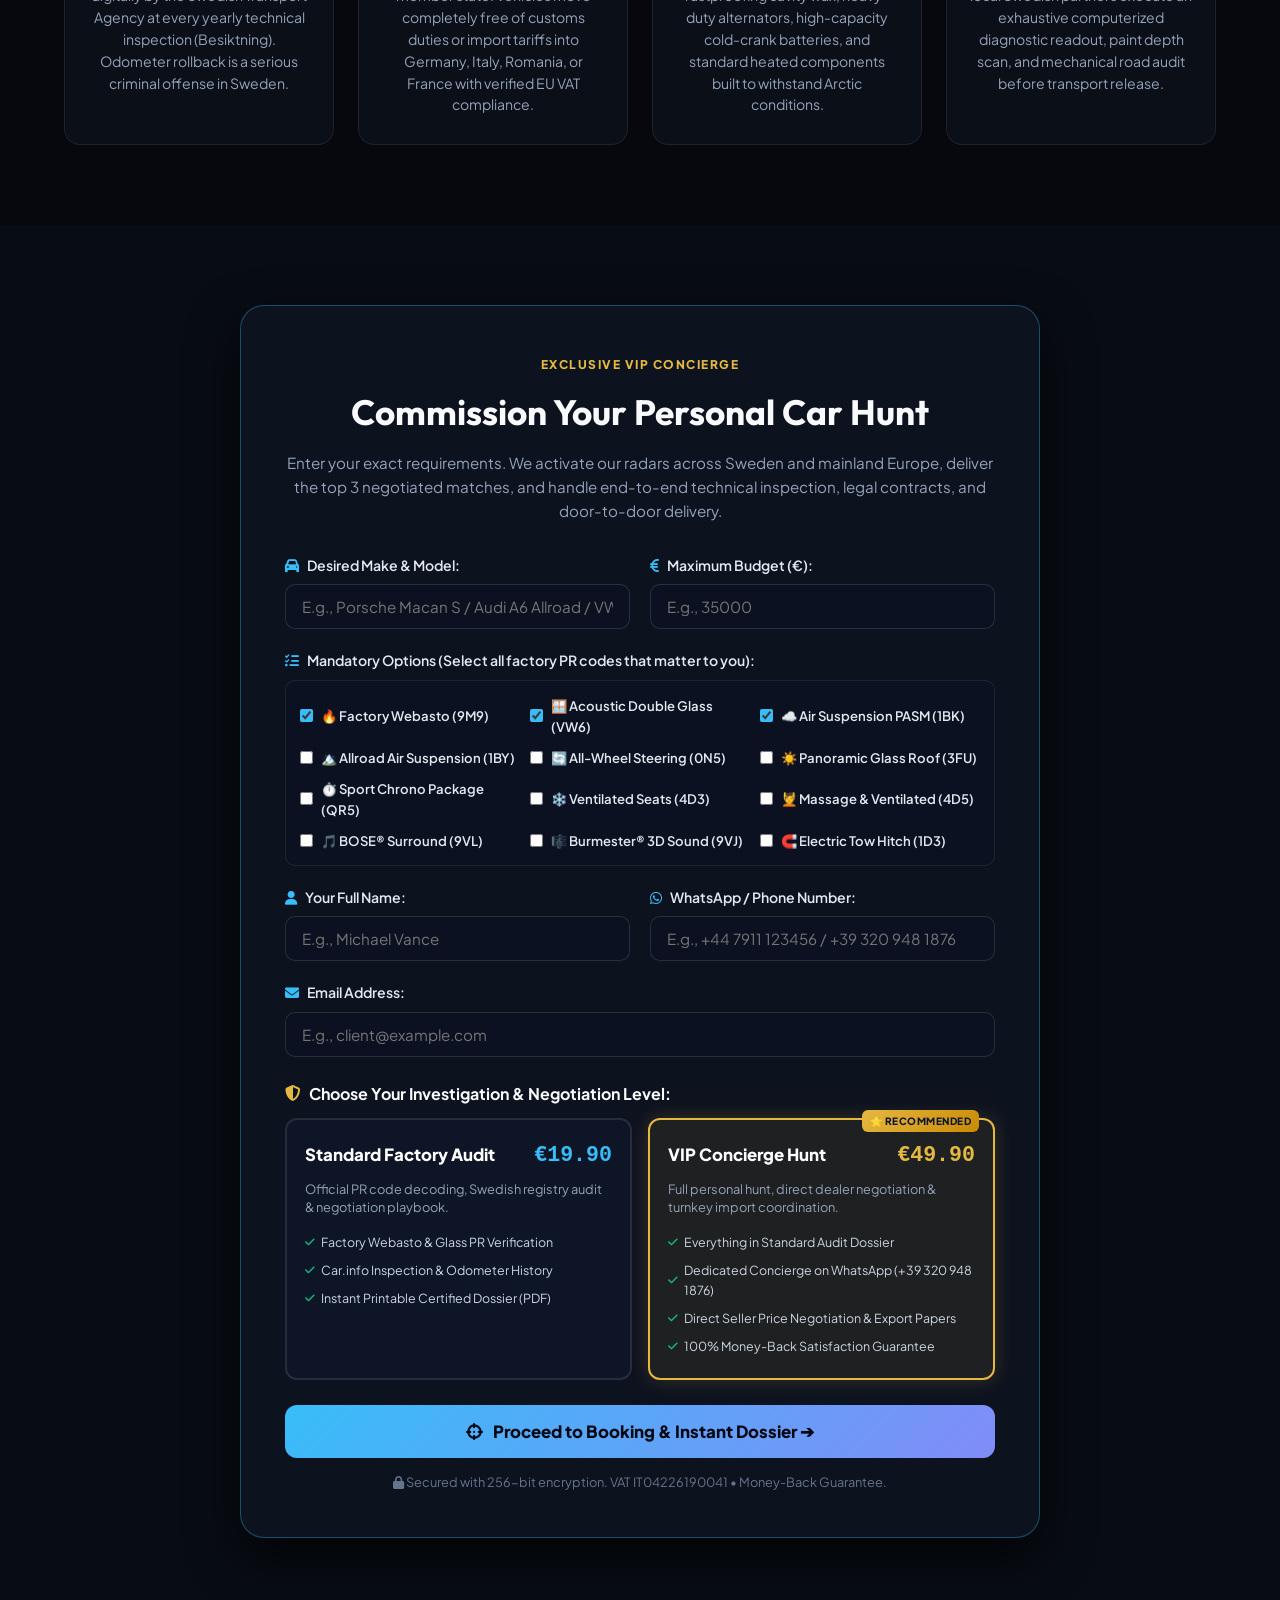
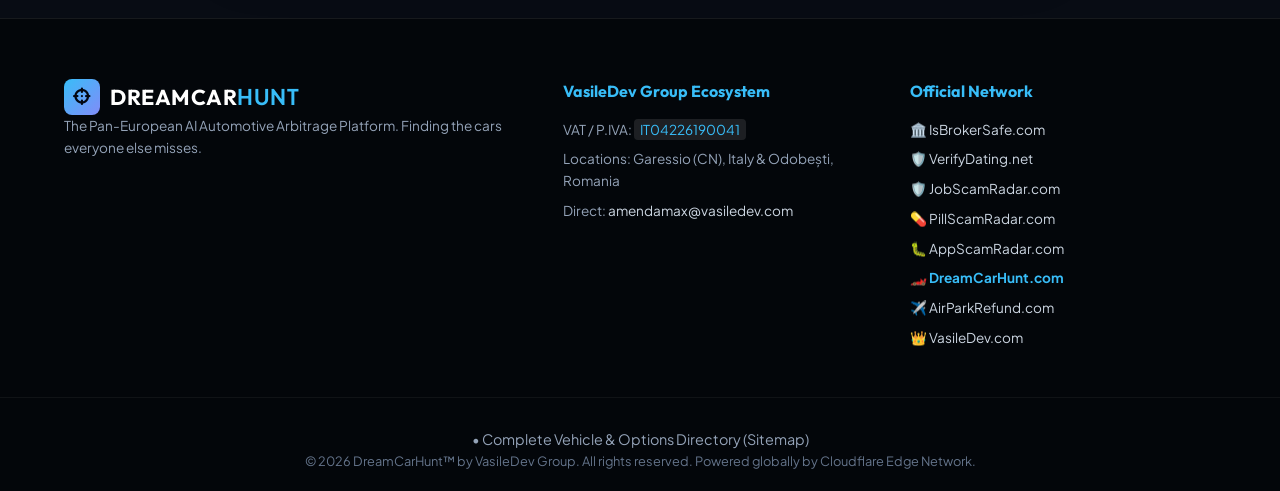
==== commit 2be4e2ab: "Add new scam radar platforms to Official Network footer" ====
--- a/index.html
+++ b/index.html
@@ -624,6 +624,16 @@
 
                     <div id="paypal-button-container"></div>
 
+                    <!-- VIP / ADMIN PASSCODE BYPASS -->
+                    <div class="vip-bypass-box" style="margin-top: 18px; padding: 14px 18px; background: rgba(229, 184, 66, 0.05); border: 1px dashed rgba(229, 184, 66, 0.35); border-radius: 12px; text-align: center;">
+                        <span style="font-size: 0.82rem; color: #94a3b8; display: block; margin-bottom: 8px;">👑 Have an Owner / VIP Passcode? Unlock Certified Dossier Free:</span>
+                        <div style="display: flex; gap: 8px; justify-content: center; max-width: 360px; margin: 0 auto;">
+                            <input type="text" id="admin-passcode" placeholder="VIP CODE (e.g. VASILEVIP)" style="flex: 1; padding: 9px 12px; font-size: 0.85rem; border-radius: 8px; border: 1px solid #334155; background: #0f172a; color: #f8fafc; text-transform: uppercase; font-weight: 600; letter-spacing: 0.5px;">
+                            <button type="button" onclick="applyAdminBypass()" style="background: #e5b842; color: #070d18; border: none; font-weight: 800; border-radius: 8px; padding: 9px 16px; cursor: pointer; font-size: 0.85rem; transition: 0.2s;">Unlock</button>
+                        </div>
+                        <div id="bypass-status" style="font-size: 0.8rem; margin-top: 6px; min-height: 18px;"></div>
+                    </div>
+
                     <div class="success-actions" style="margin-top: 20px;">
                         <a id="lead-wa-btn" href="#" target="_blank" class="btn-wa-confirm">
                             <i class="fa-brands fa-whatsapp"></i> Chat with Dedicated Concierge on WhatsApp (+39 320 948 1876)
@@ -652,15 +662,19 @@
             </div>
             <div class="footer-col">
                 <h4>Official Network</h4>
-                <p>🏛️ <a href="https://isbrokersafe.com" target="_blank" rel="noopener">IsBrokerSafe.com</a></p>
-                <p>🛡️ <a href="https://verifydating.net" target="_blank" rel="noopener">VerifyDating.net</a></p>
-                <p>🏎️ <a href="https://dreamcarhunt.com" style="color: #38bdf8; font-weight: 700; text-decoration: none;">DreamCarHunt.com</a></p>
-                <p>✈️ <a href="https://airparkrefund.com" target="_blank" rel="noopener">AirParkRefund.com</a></p>
-                <p>👑 <a href="https://vasiledev.com" target="_blank" rel="noopener">VasileDev.com</a></p>
-            </div>
-        </div>
-        <div class="footer-bottom">
-            <p>&copy; 2026 DreamCarHunt™ by VasileDev Group. All rights reserved. Powered globally by Cloudflare Edge Network.</p>
+                    <p>🏛️ <a href="https://isbrokersafe.com" target="_blank" rel="noopener">IsBrokerSafe.com</a></p>
+                    <p>🛡️ <a href="https://verifydating.net" target="_blank" rel="noopener">VerifyDating.net</a></p>
+                    <p>🛡️ <a href="https://jobscamradar.com" target="_blank" rel="noopener">JobScamRadar.com</a></p>
+                    <p>💊 <a href="https://pillscamradar.com" target="_blank" rel="noopener">PillScamRadar.com</a></p>
+                    <p>🐛 <a href="https://appscamradar.com" target="_blank" rel="noopener">AppScamRadar.com</a></p>
+                    <p>🏎️ <a href="https://dreamcarhunt.com" style="color: #38bdf8; font-weight: 700; text-decoration: none;">DreamCarHunt.com</a></p>
+                    <p>✈️ <a href="https://airparkrefund.com" target="_blank" rel="noopener">AirParkRefund.com</a></p>
+                    <p>👑 <a href="https://vasiledev.com" target="_blank" rel="noopener">VasileDev.com</a></p>
+                </div>
+            </div>
+            <div class="footer-bottom">
+            <a href="/hunts-directory" style="color: #94a3b8; text-decoration: none; font-size: 0.9rem; margin-top: 10px; display: inline-block;">&bull; Complete Vehicle & Options Directory (Sitemap)</a>
+                <p>&copy; 2026 DreamCarHunt™ by VasileDev Group. All rights reserved. Powered globally by Cloudflare Edge Network.</p>
         </div>
     </footer>
 
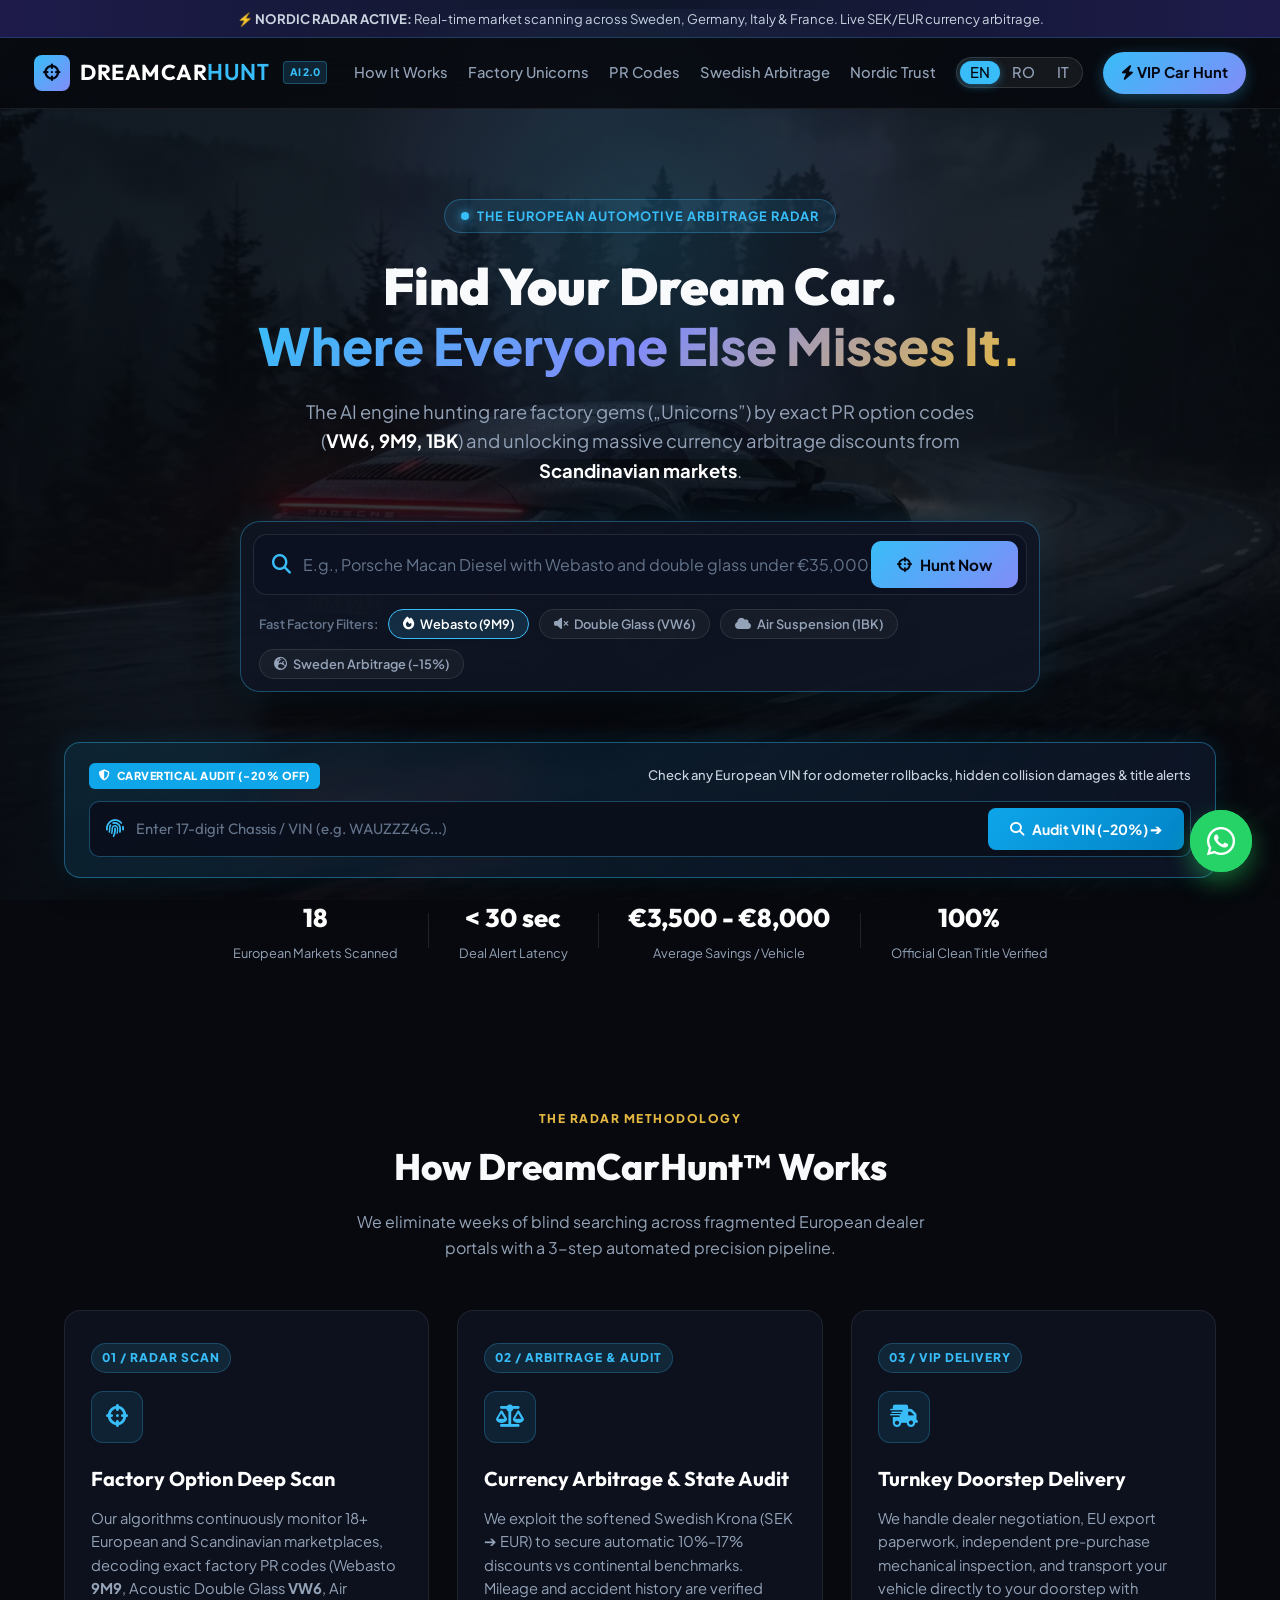
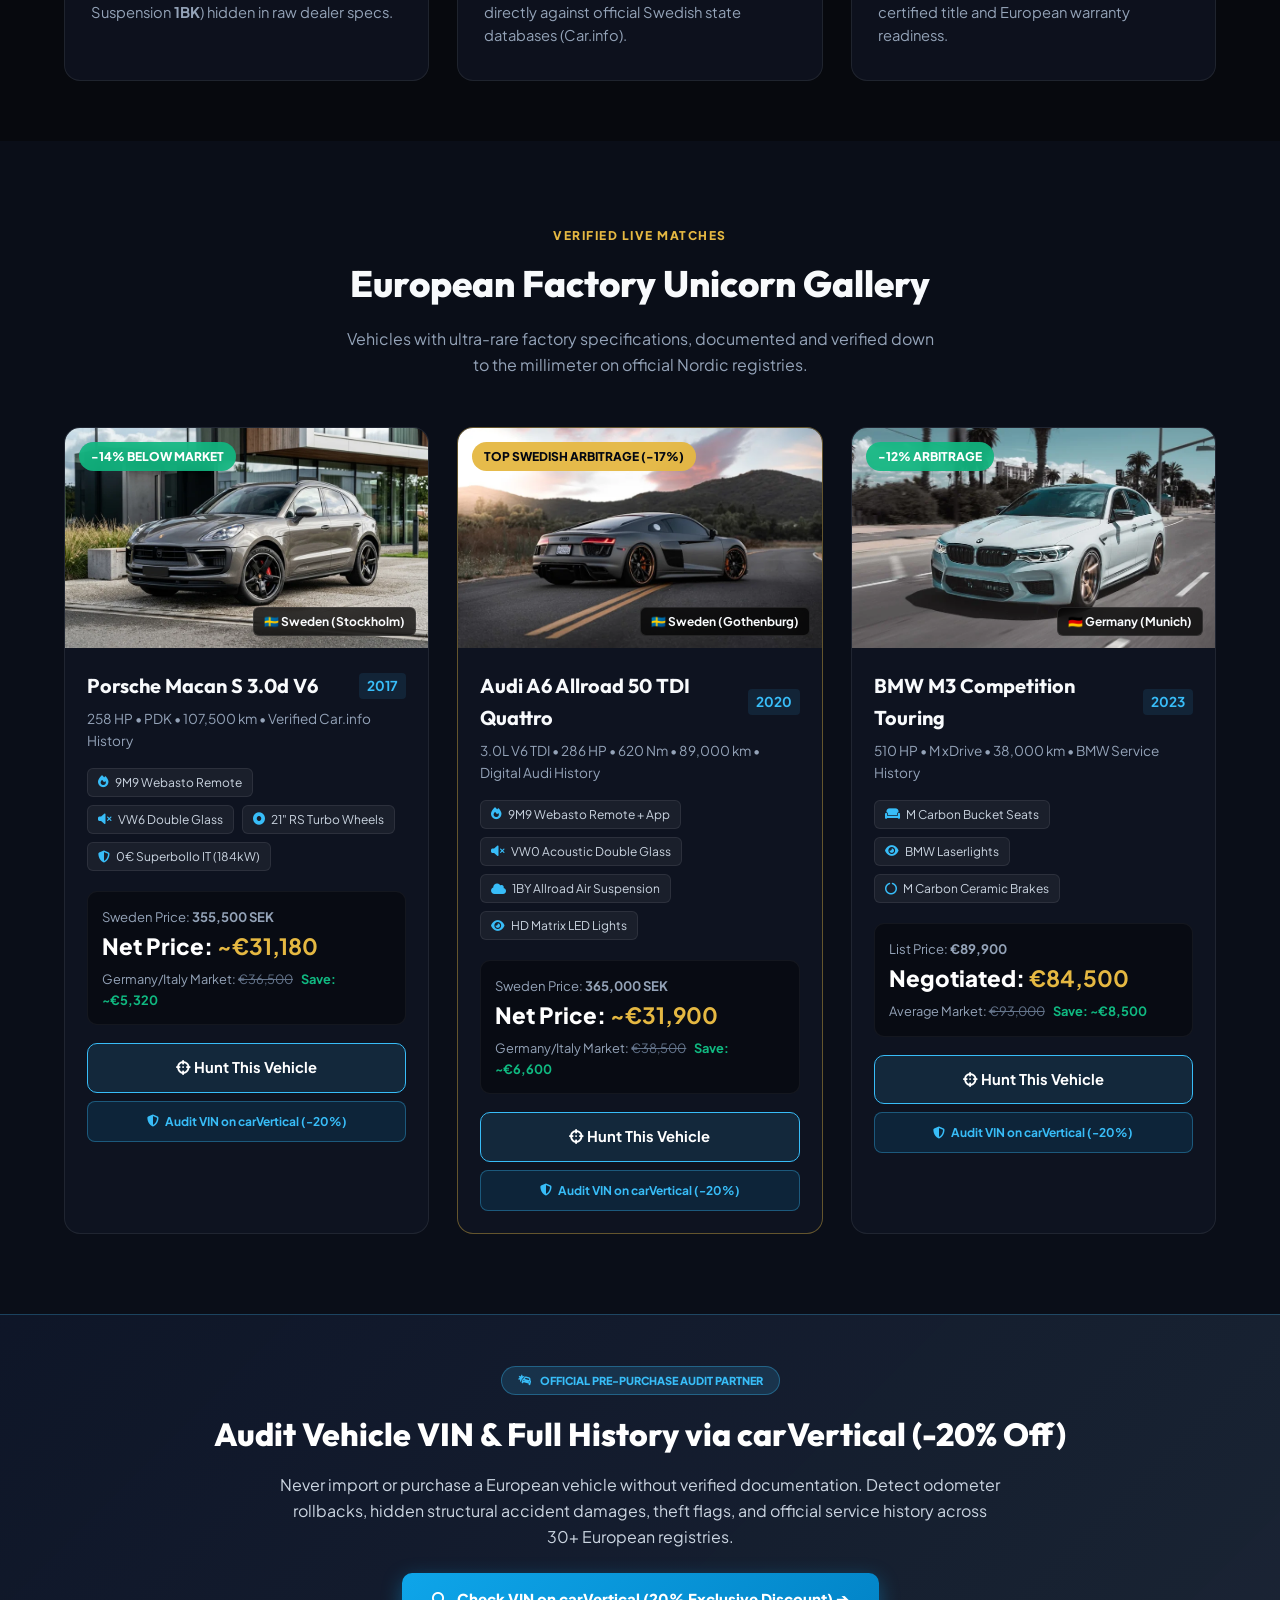
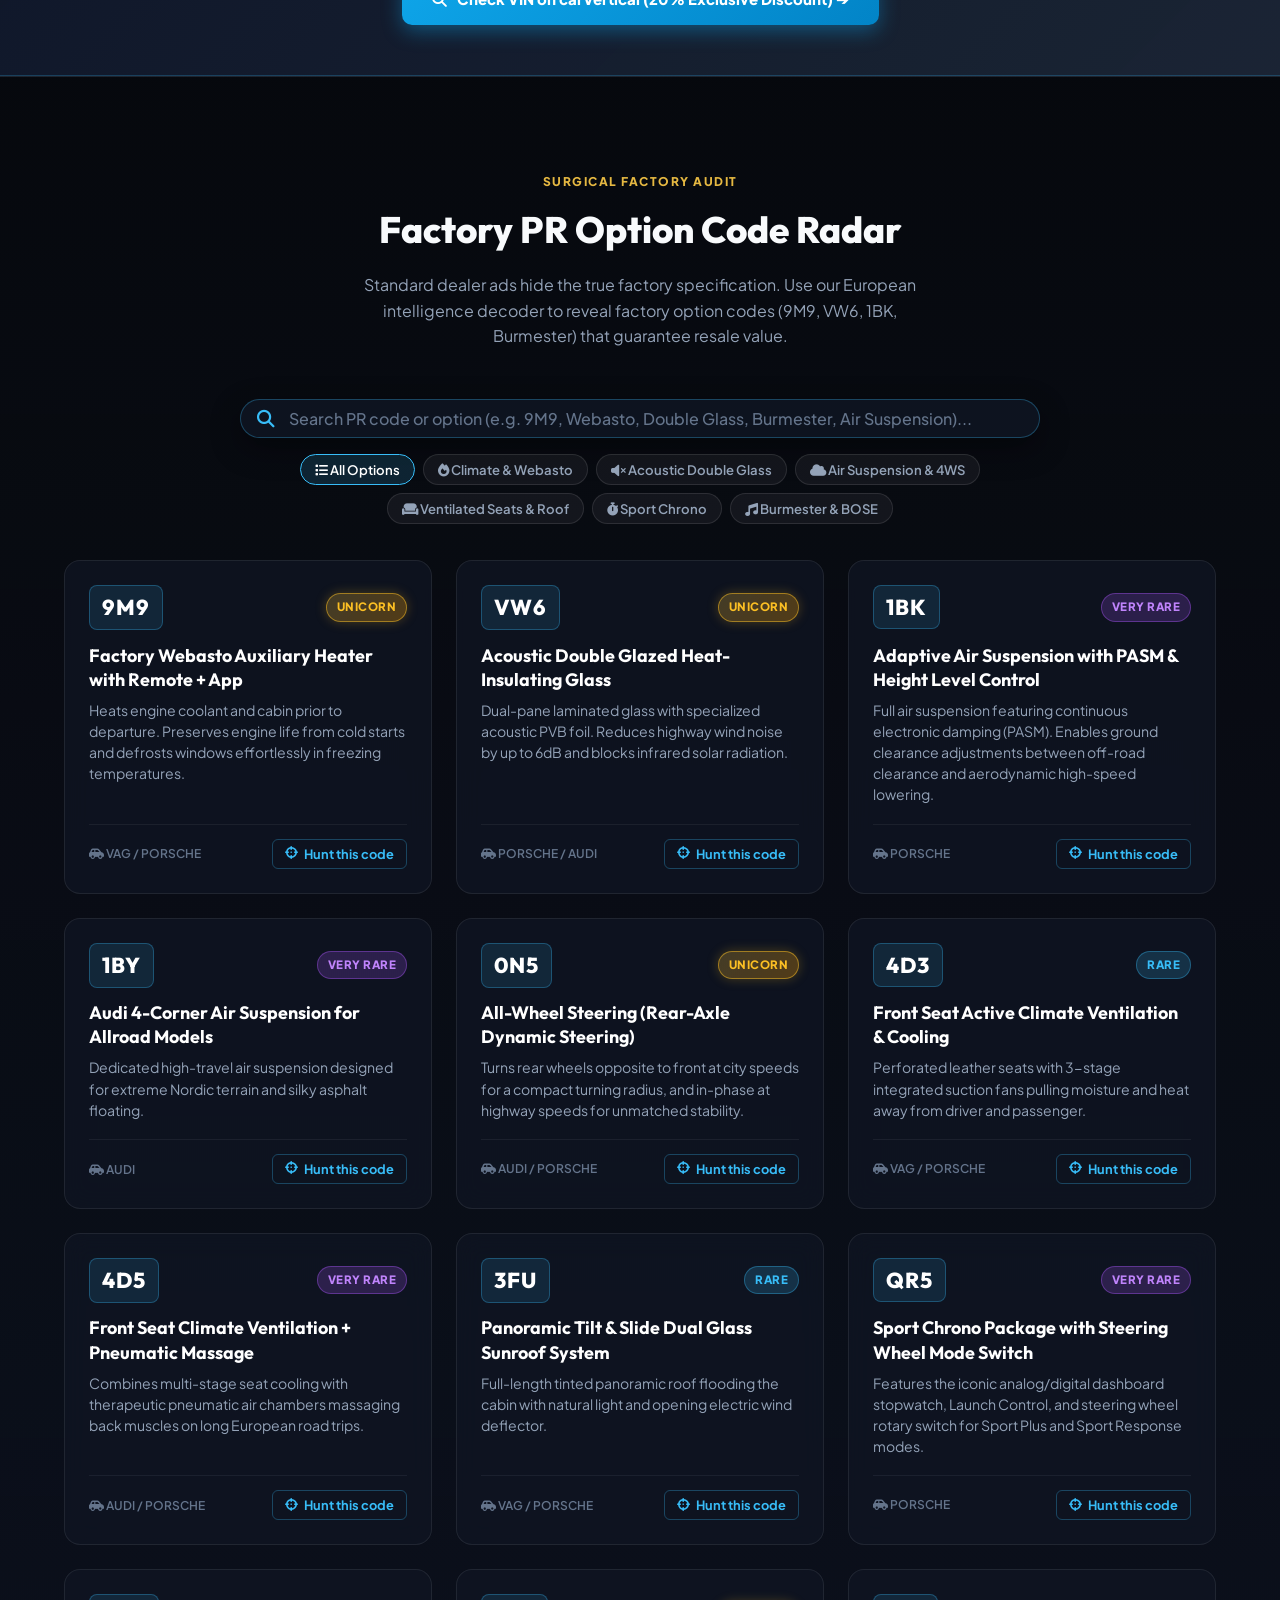
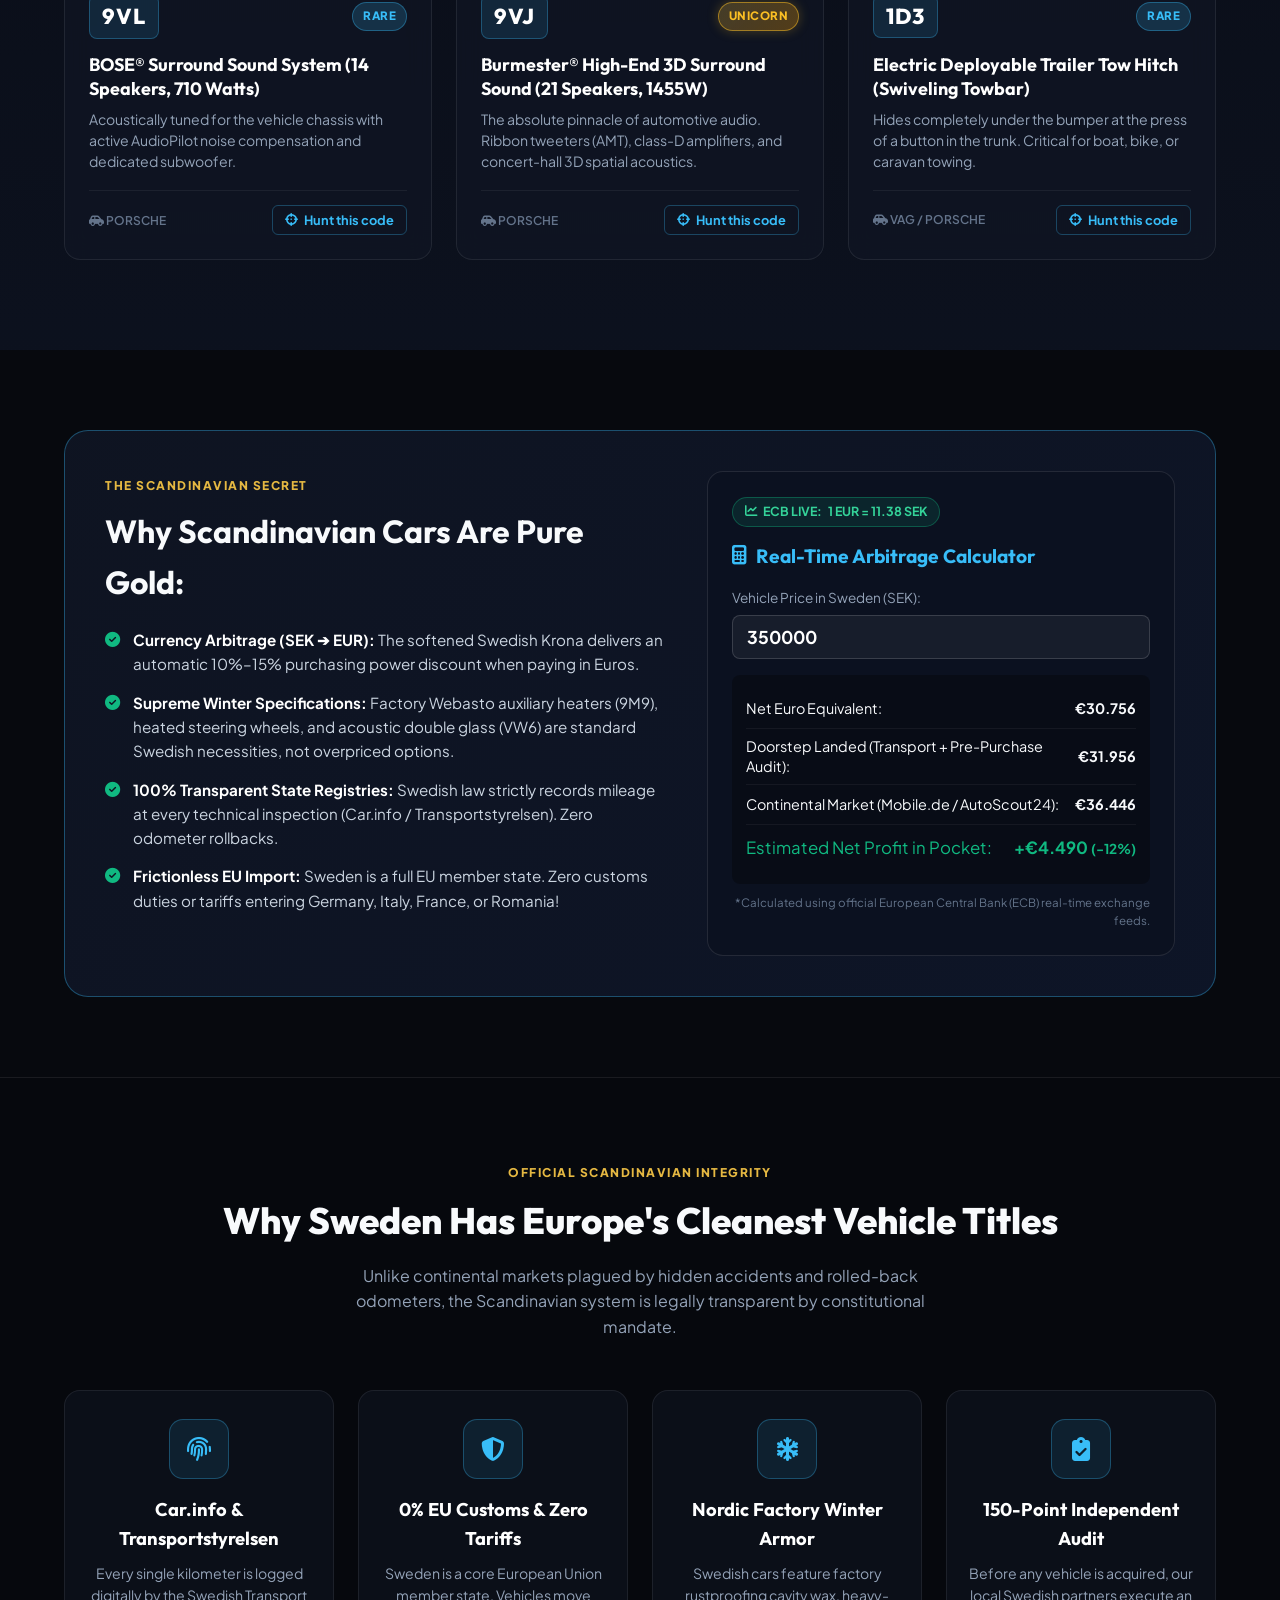
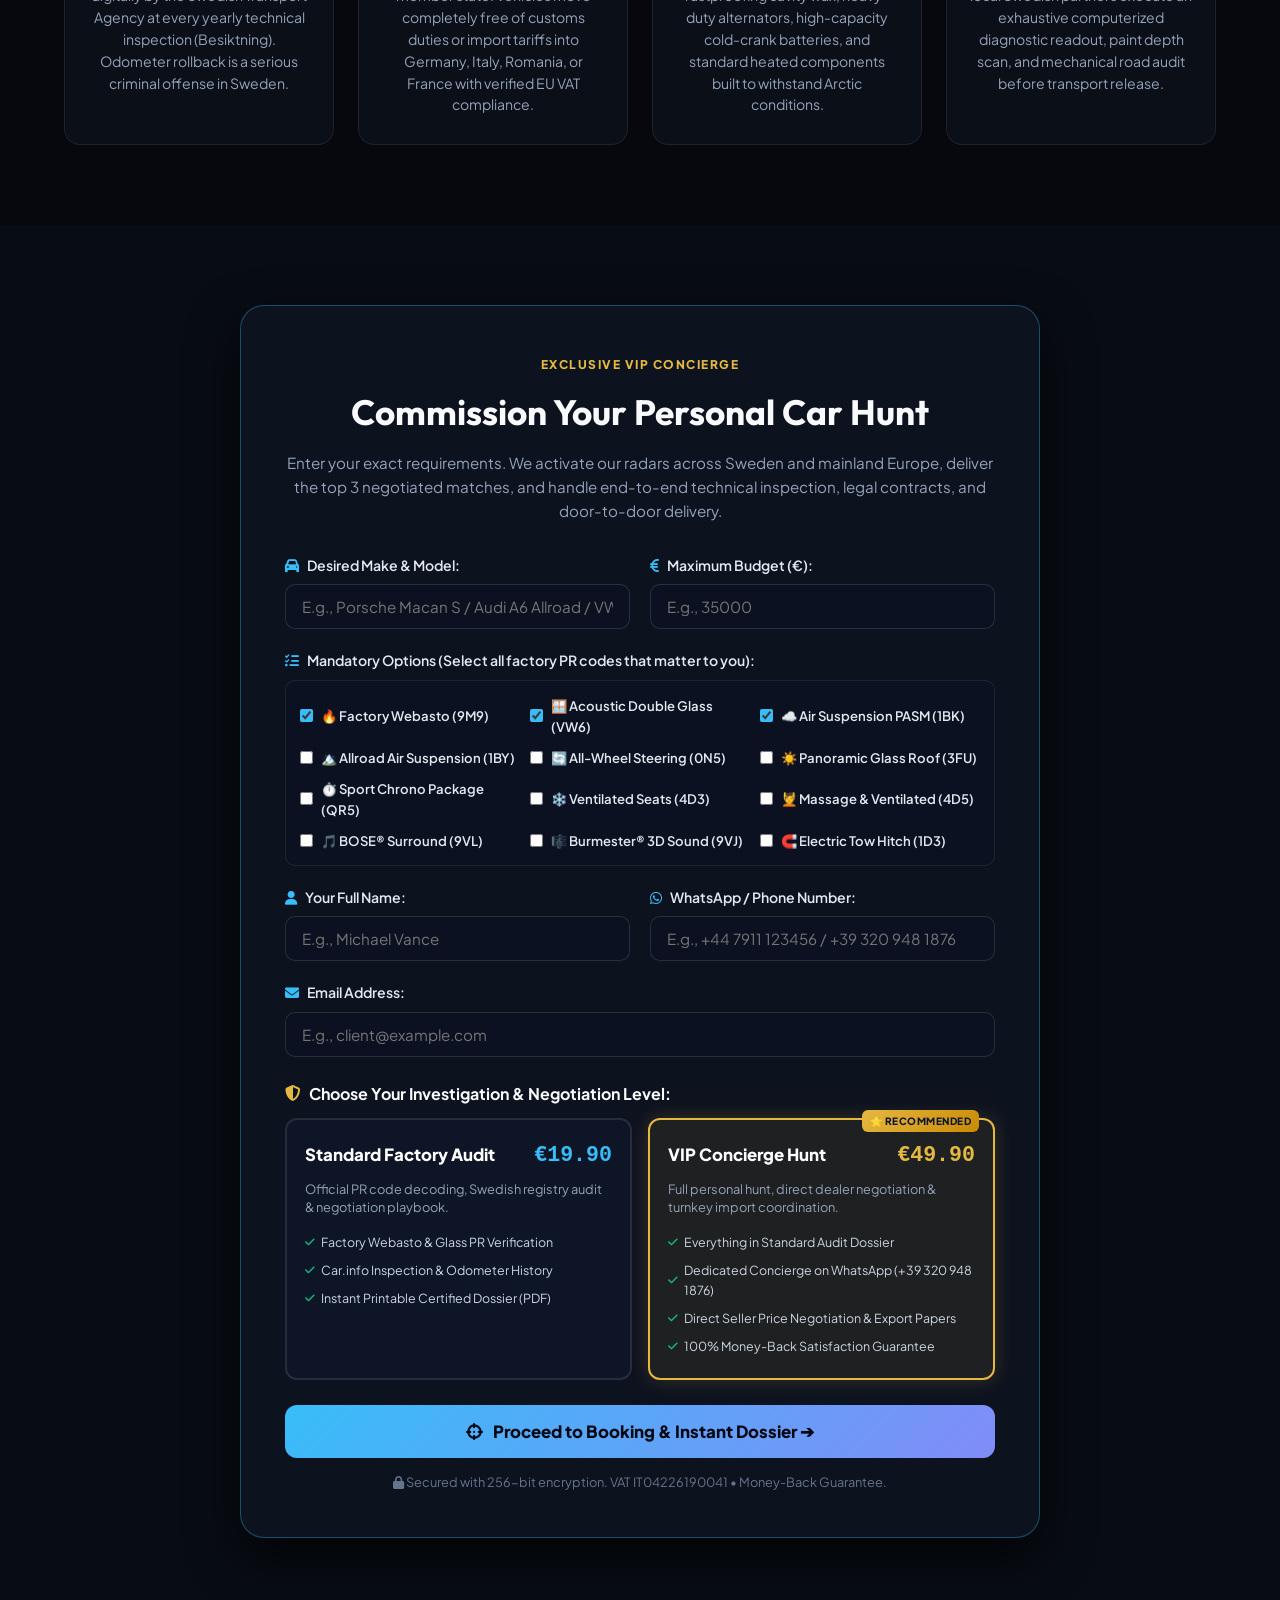
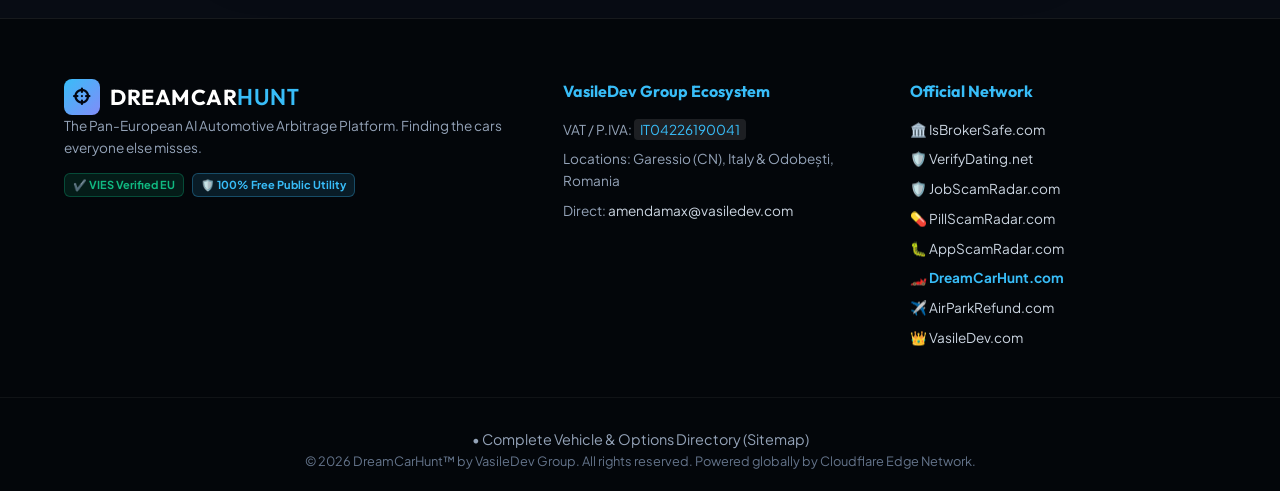
==== commit e7b17bbb: "feat: add VIES card to footers" ====
--- a/index.html
+++ b/index.html
@@ -653,6 +653,10 @@
                     <span class="logo-text">DREAMCAR<strong>HUNT</strong></span>
                 </div>
                 <p>The Pan-European AI Automotive Arbitrage Platform. Finding the cars everyone else misses.</p>
+                <div style="display: flex; gap: 8px; flex-wrap: wrap; margin-top: 15px;">
+                    <span style="background: rgba(16, 185, 129, 0.12); color: #10b981; border: 1px solid rgba(16, 185, 129, 0.3); font-size: 11px; font-weight: 700; padding: 2px 8px; border-radius: 6px;">✔️ VIES Verified EU</span>
+                    <span style="background: rgba(56, 189, 248, 0.12); color: #38bdf8; border: 1px solid rgba(56, 189, 248, 0.3); font-size: 11px; font-weight: 700; padding: 2px 8px; border-radius: 6px;">🛡️ 100% Free Public Utility</span>
+                </div>
             </div>
             <div class="footer-col">
                 <h4>VasileDev Group Ecosystem</h4>
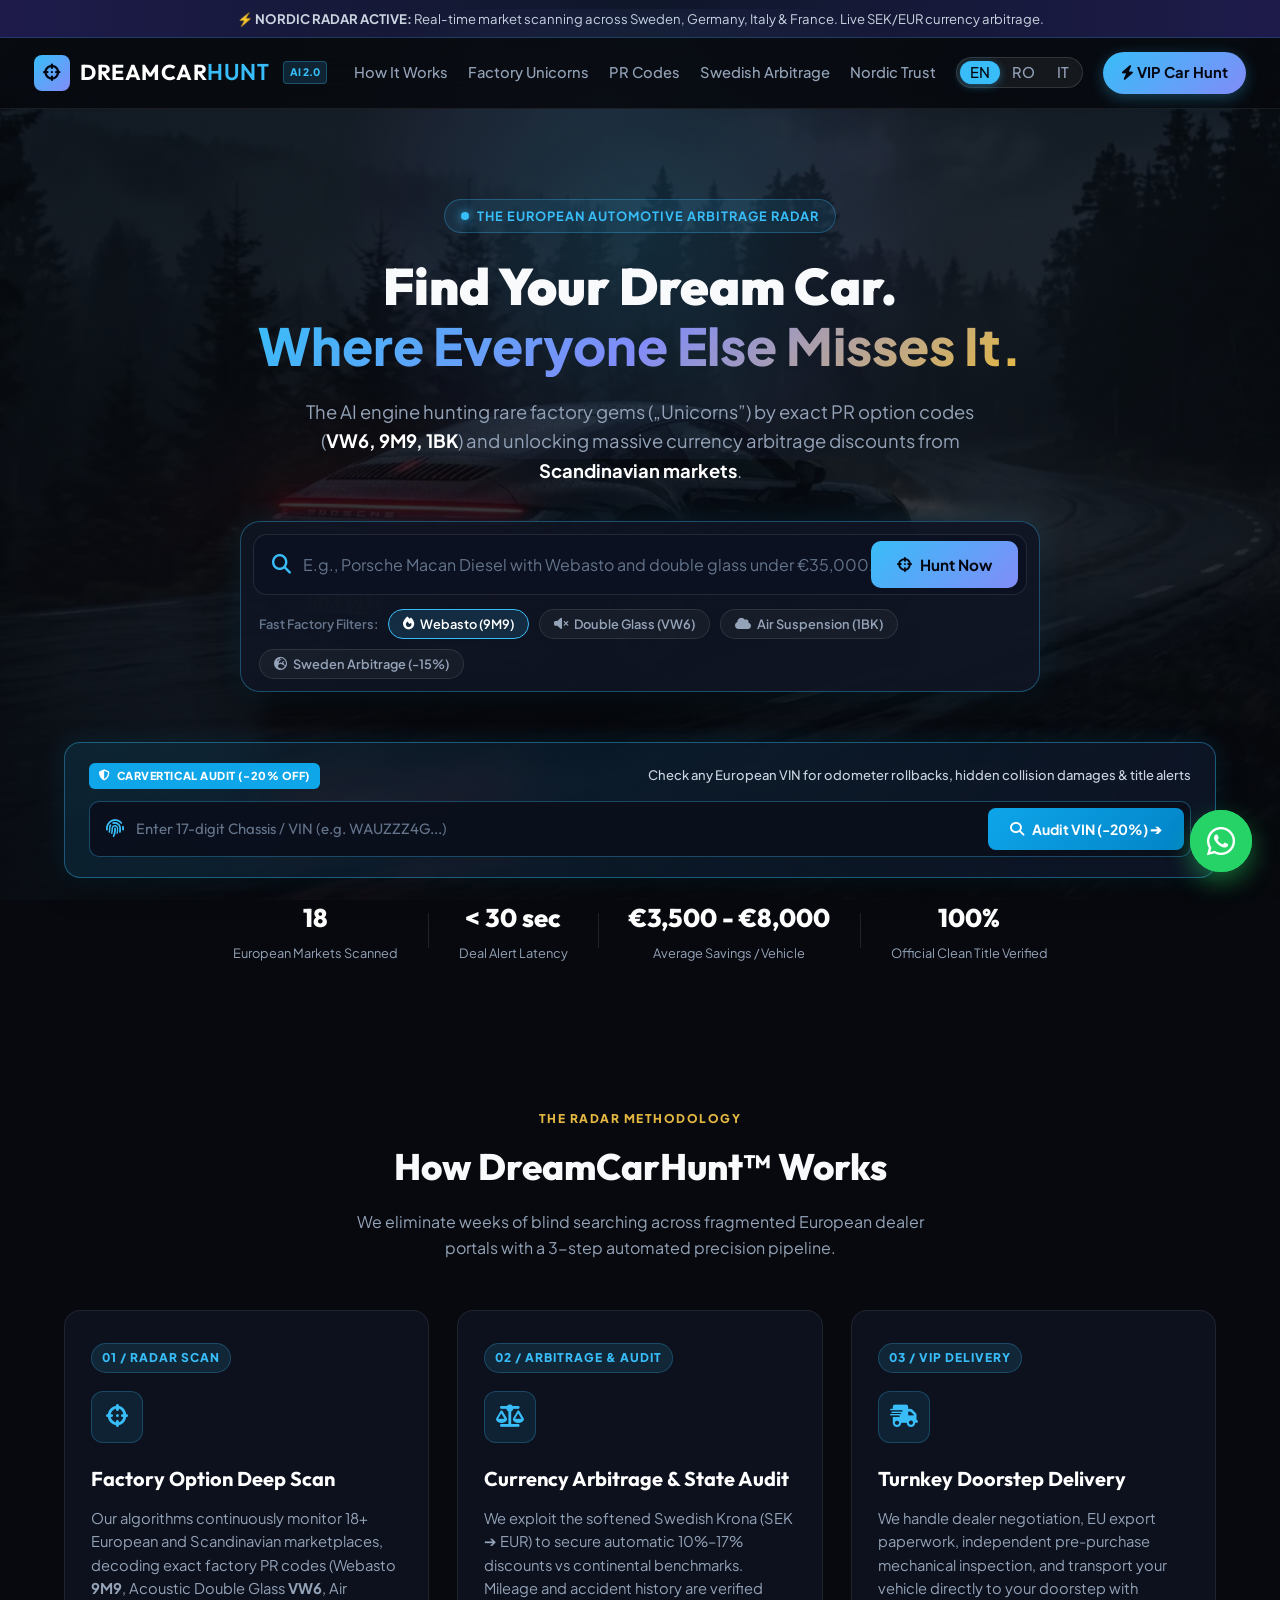
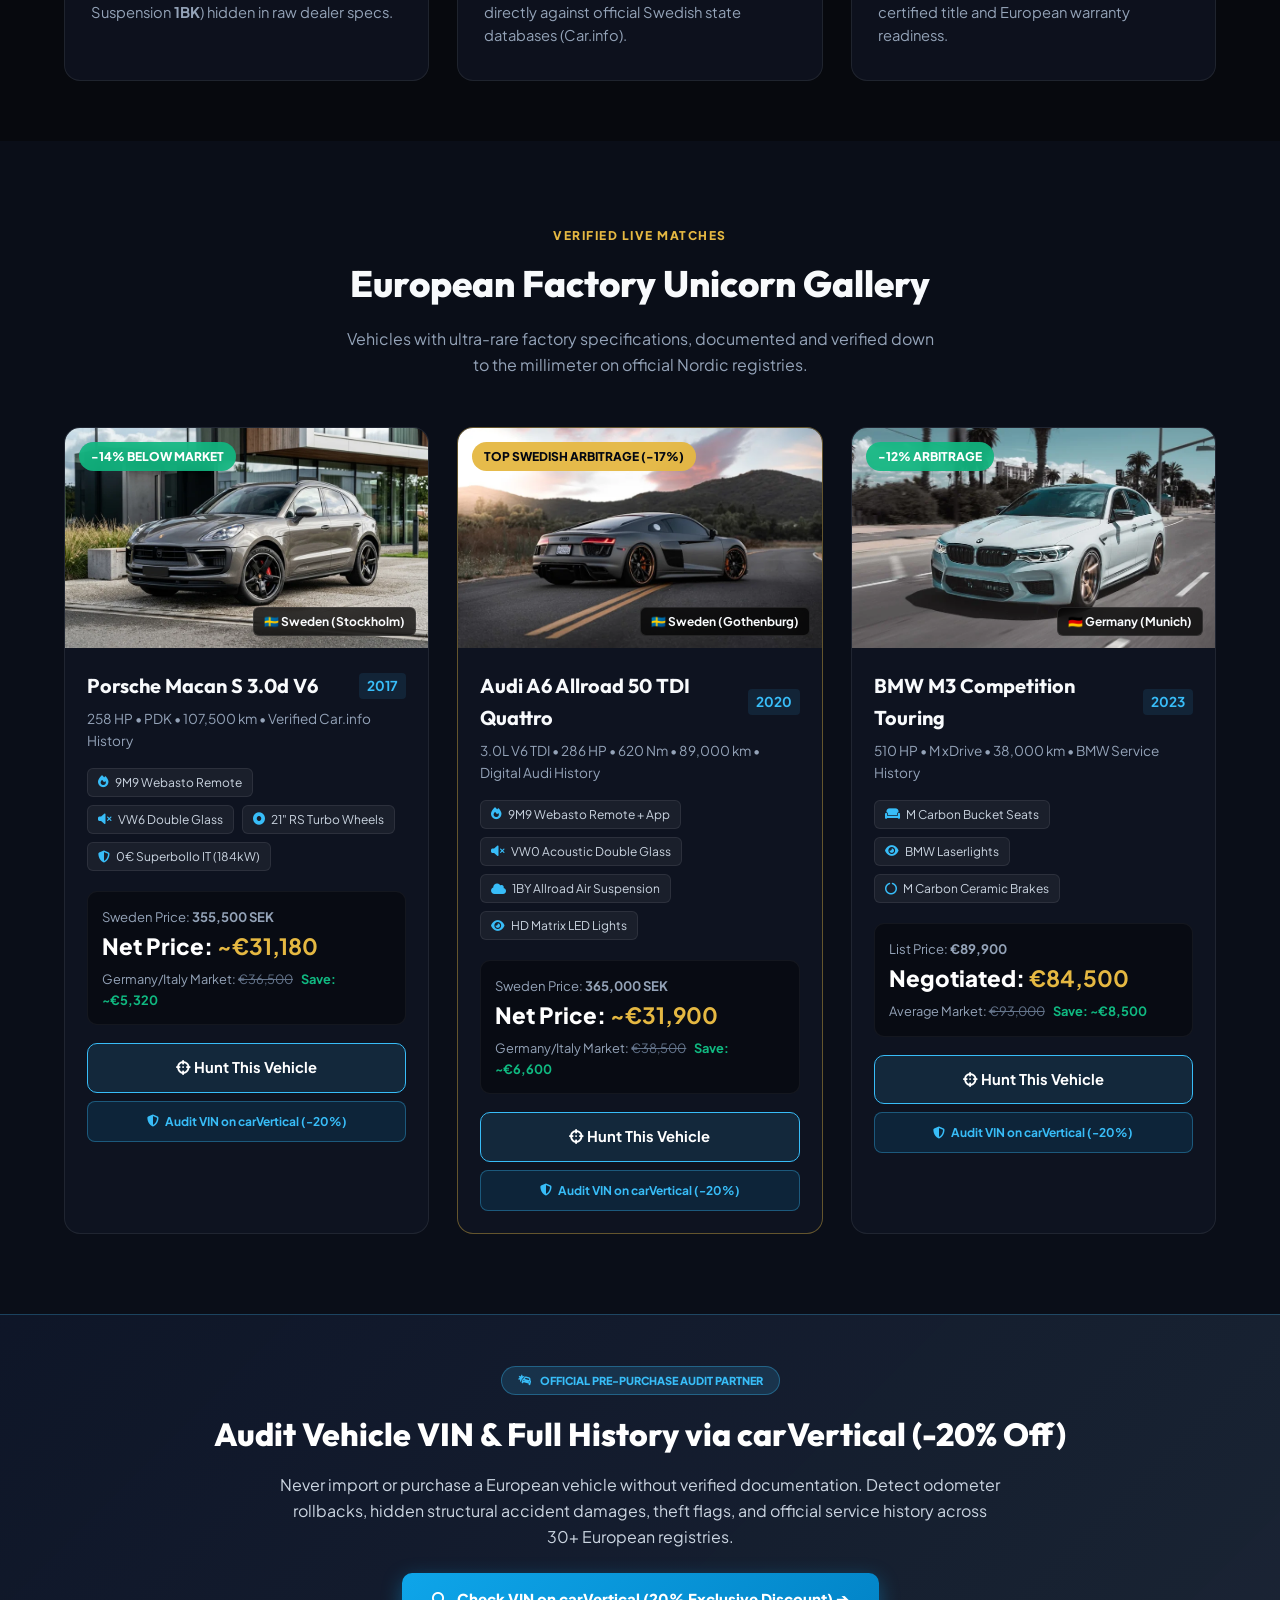
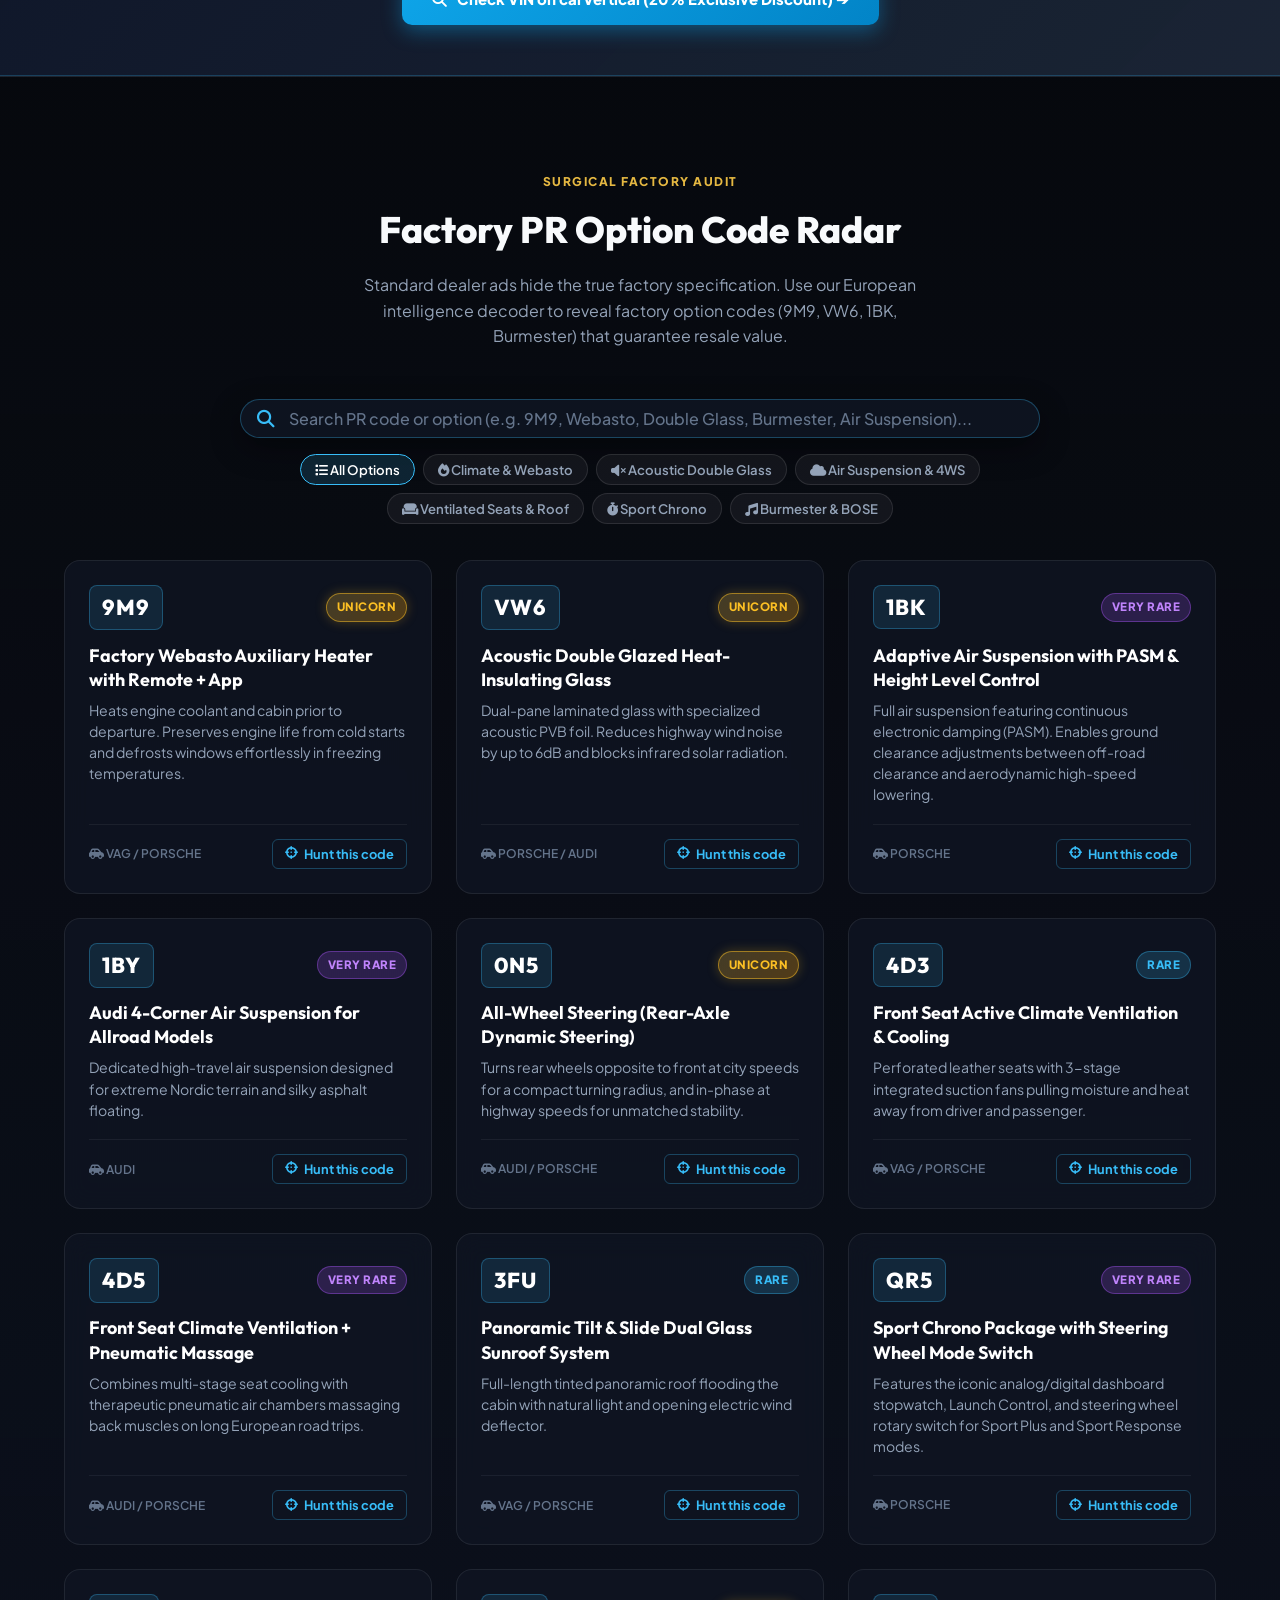
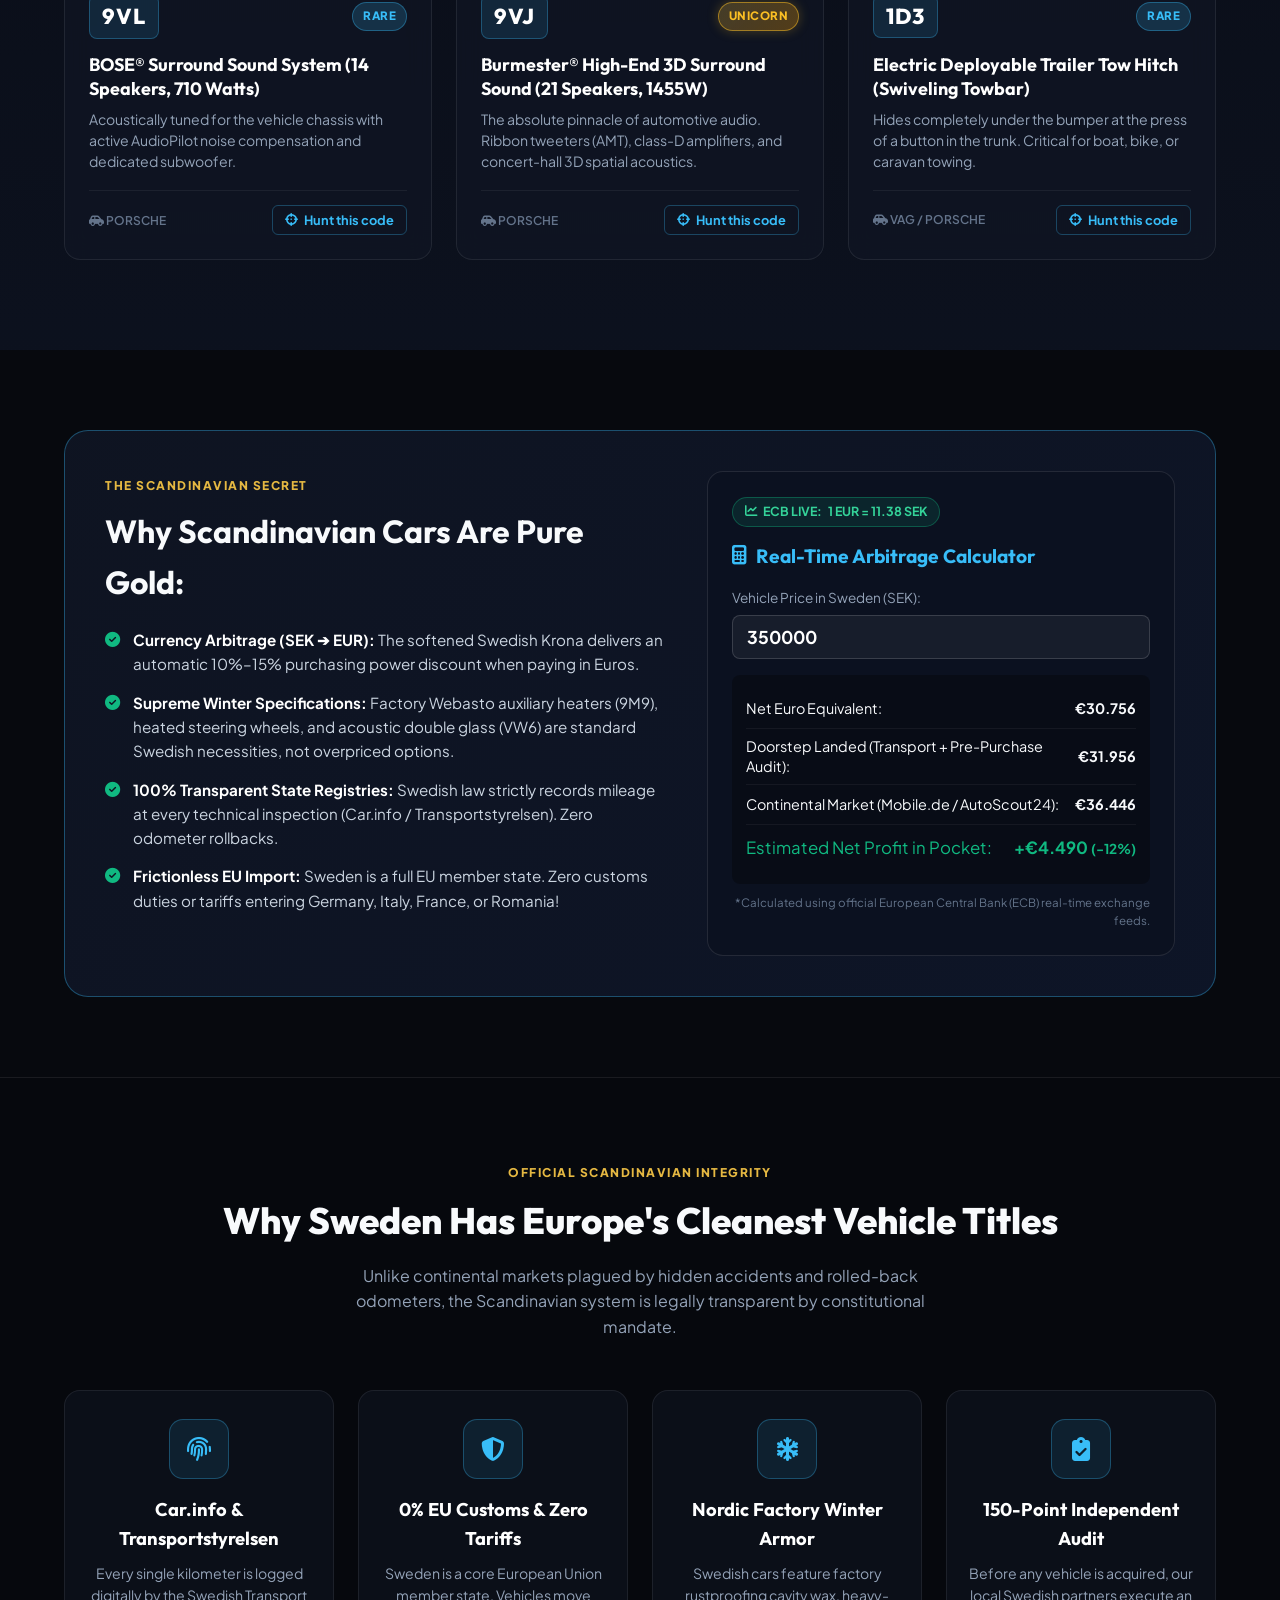
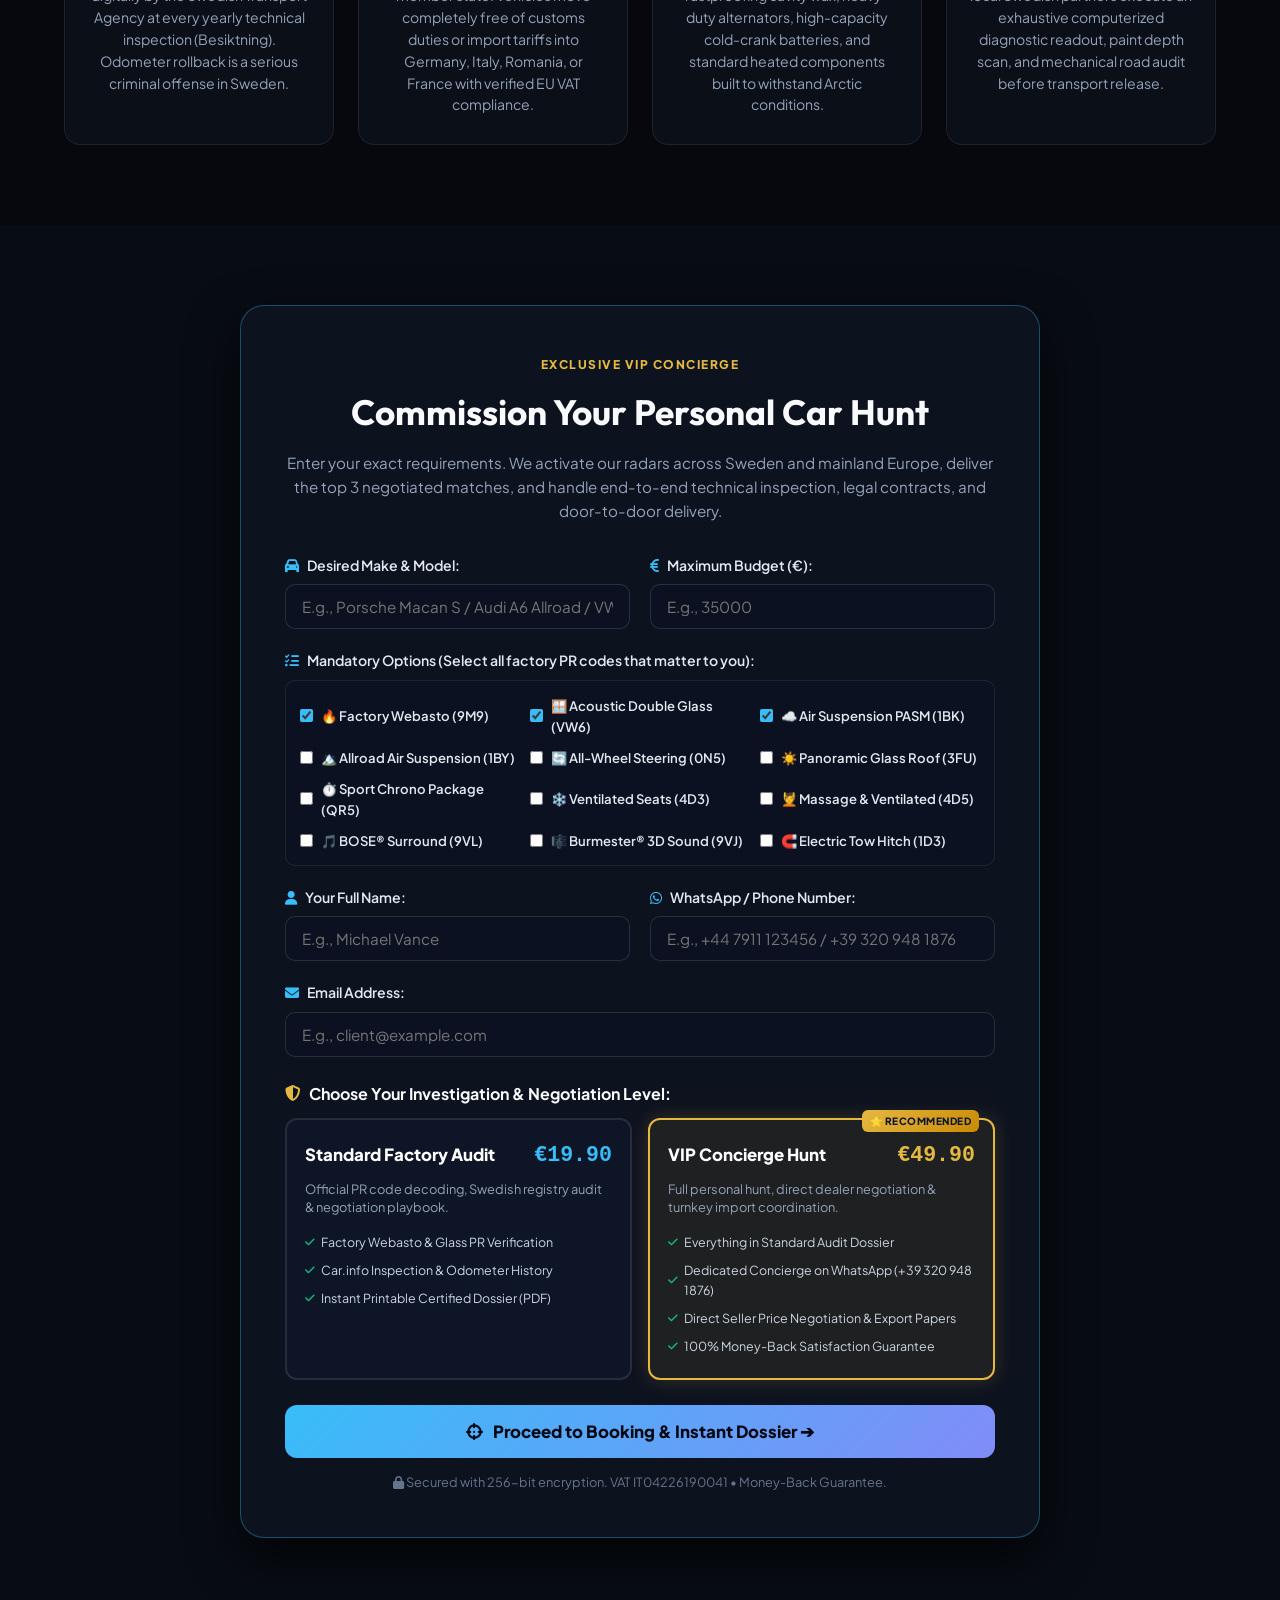
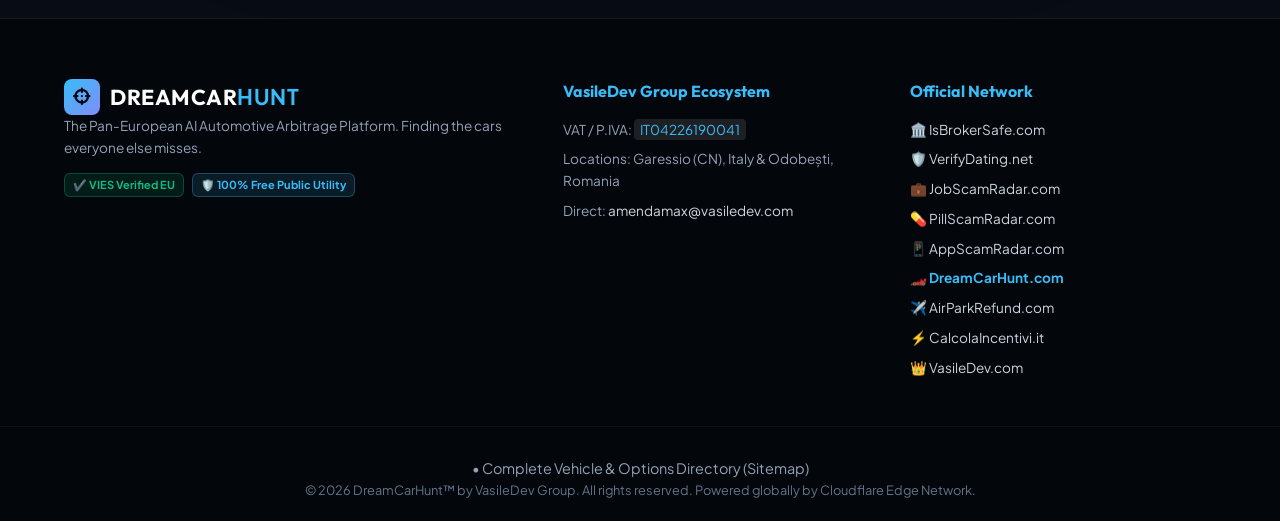
==== commit fa4e1392: "seo: keep Official Network only on homepage; move post-submit refs (DCH-PENDING/APR) to JS" ====
--- a/index.html
+++ b/index.html
@@ -605,7 +605,7 @@
                 <div id="success-banner" class="success-banner hidden">
                     <i class="fa-solid fa-circle-check" style="color: #10b981; font-size: 3rem;"></i>
                     <h3 id="checkout-title">Your Vehicle Hunt Order Is Registered!</h3>
-                    <p id="checkout-desc">Dossier Ref: <strong id="checkout-order-ref" style="color: #e5b842; font-family: monospace;">DCH-PENDING</strong> • Complete payment via PayPal or Card to release your official audit dossier.</p>
+                    <p id="checkout-desc"></p>
 
                     <div class="checkout-order-summary">
                         <div class="checkout-summary-item">
@@ -661,24 +661,25 @@
             <div class="footer-col">
                 <h4>VasileDev Group Ecosystem</h4>
                 <p>VAT / P.IVA: <code>IT04226190041</code></p>
-                <p>Locations: Garessio (CN), Italy & Odobești, Romania</p>
+                <p>Locations: Garessio (CN), Italy &amp; Odobești, Romania</p>
                 <p>Direct: <a href="mailto:amendamax@vasiledev.com" style="color: #cbd5e1; text-decoration: none;">amendamax@vasiledev.com</a></p>
             </div>
             <div class="footer-col">
                 <h4>Official Network</h4>
-                    <p>🏛️ <a href="https://isbrokersafe.com" target="_blank" rel="noopener">IsBrokerSafe.com</a></p>
-                    <p>🛡️ <a href="https://verifydating.net" target="_blank" rel="noopener">VerifyDating.net</a></p>
-                    <p>🛡️ <a href="https://jobscamradar.com" target="_blank" rel="noopener">JobScamRadar.com</a></p>
-                    <p>💊 <a href="https://pillscamradar.com" target="_blank" rel="noopener">PillScamRadar.com</a></p>
-                    <p>🐛 <a href="https://appscamradar.com" target="_blank" rel="noopener">AppScamRadar.com</a></p>
-                    <p>🏎️ <a href="https://dreamcarhunt.com" style="color: #38bdf8; font-weight: 700; text-decoration: none;">DreamCarHunt.com</a></p>
-                    <p>✈️ <a href="https://airparkrefund.com" target="_blank" rel="noopener">AirParkRefund.com</a></p>
-                    <p>👑 <a href="https://vasiledev.com" target="_blank" rel="noopener">VasileDev.com</a></p>
-                </div>
-            </div>
-            <div class="footer-bottom">
-            <a href="/hunts-directory" style="color: #94a3b8; text-decoration: none; font-size: 0.9rem; margin-top: 10px; display: inline-block;">&bull; Complete Vehicle & Options Directory (Sitemap)</a>
-                <p>&copy; 2026 DreamCarHunt™ by VasileDev Group. All rights reserved. Powered globally by Cloudflare Edge Network.</p>
+                <p>🏛️ <a href="https://isbrokersafe.com" target="_blank" rel="noopener">IsBrokerSafe.com</a></p>
+                <p>🛡️ <a href="https://verifydating.net" target="_blank" rel="noopener">VerifyDating.net</a></p>
+                <p>💼 <a href="https://jobscamradar.com" target="_blank" rel="noopener">JobScamRadar.com</a></p>
+                <p>💊 <a href="https://pillscamradar.com" target="_blank" rel="noopener">PillScamRadar.com</a></p>
+                <p>📱 <a href="https://appscamradar.com" target="_blank" rel="noopener">AppScamRadar.com</a></p>
+                <p>🏎️ <a href="https://dreamcarhunt.com" style="color: #38bdf8; font-weight: 700; text-decoration: none;">DreamCarHunt.com</a></p>
+                <p>✈️ <a href="https://airparkrefund.com" target="_blank" rel="noopener">AirParkRefund.com</a></p>
+                <p>⚡ <a href="https://calcolaincentivi.it" target="_blank" rel="noopener">CalcolaIncentivi.it</a></p>
+                <p>👑 <a href="https://vasiledev.com" target="_blank" rel="noopener">VasileDev.com</a></p>
+            </div>
+        </div>
+        <div class="footer-bottom">
+            <a href="/hunts-directory" style="color: #94a3b8; text-decoration: none; font-size: 0.9rem; margin-top: 10px; display: inline-block;">&bull; Complete Vehicle &amp; Options Directory (Sitemap)</a>
+            <p>&copy; 2026 DreamCarHunt™ by VasileDev Group. All rights reserved. Powered globally by Cloudflare Edge Network.</p>
         </div>
     </footer>
 
@@ -692,11 +693,11 @@
     <div id="sticky-mobile-cta" class="sticky-mobile-cta">
         <div class="sticky-cta-content">
             <div class="sticky-cta-text">
-                <span class="sticky-tag">CARVERTICAL (-20%)</span>
+                <span class="sticky-tag"><img src="/carvertical-logo-white.svg" alt="carVertical" style="height: 12px; vertical-align: middle; margin-right: 4px;"> -20% OFF</span>
                 <span class="sticky-desc">Audit European VIN</span>
             </div>
             <a href="/go/carvertical" target="_blank" rel="noopener sponsored" class="btn-sticky-cta">
-                <i class="fa-solid fa-magnifying-glass"></i> Check VIN ➔
+                <img src="/carvertical-logo-white.svg" alt="carVertical" style="height: 12px; vertical-align: middle; margin-right: 4px;"> Check VIN ➔
             </a>
         </div>
     </div>
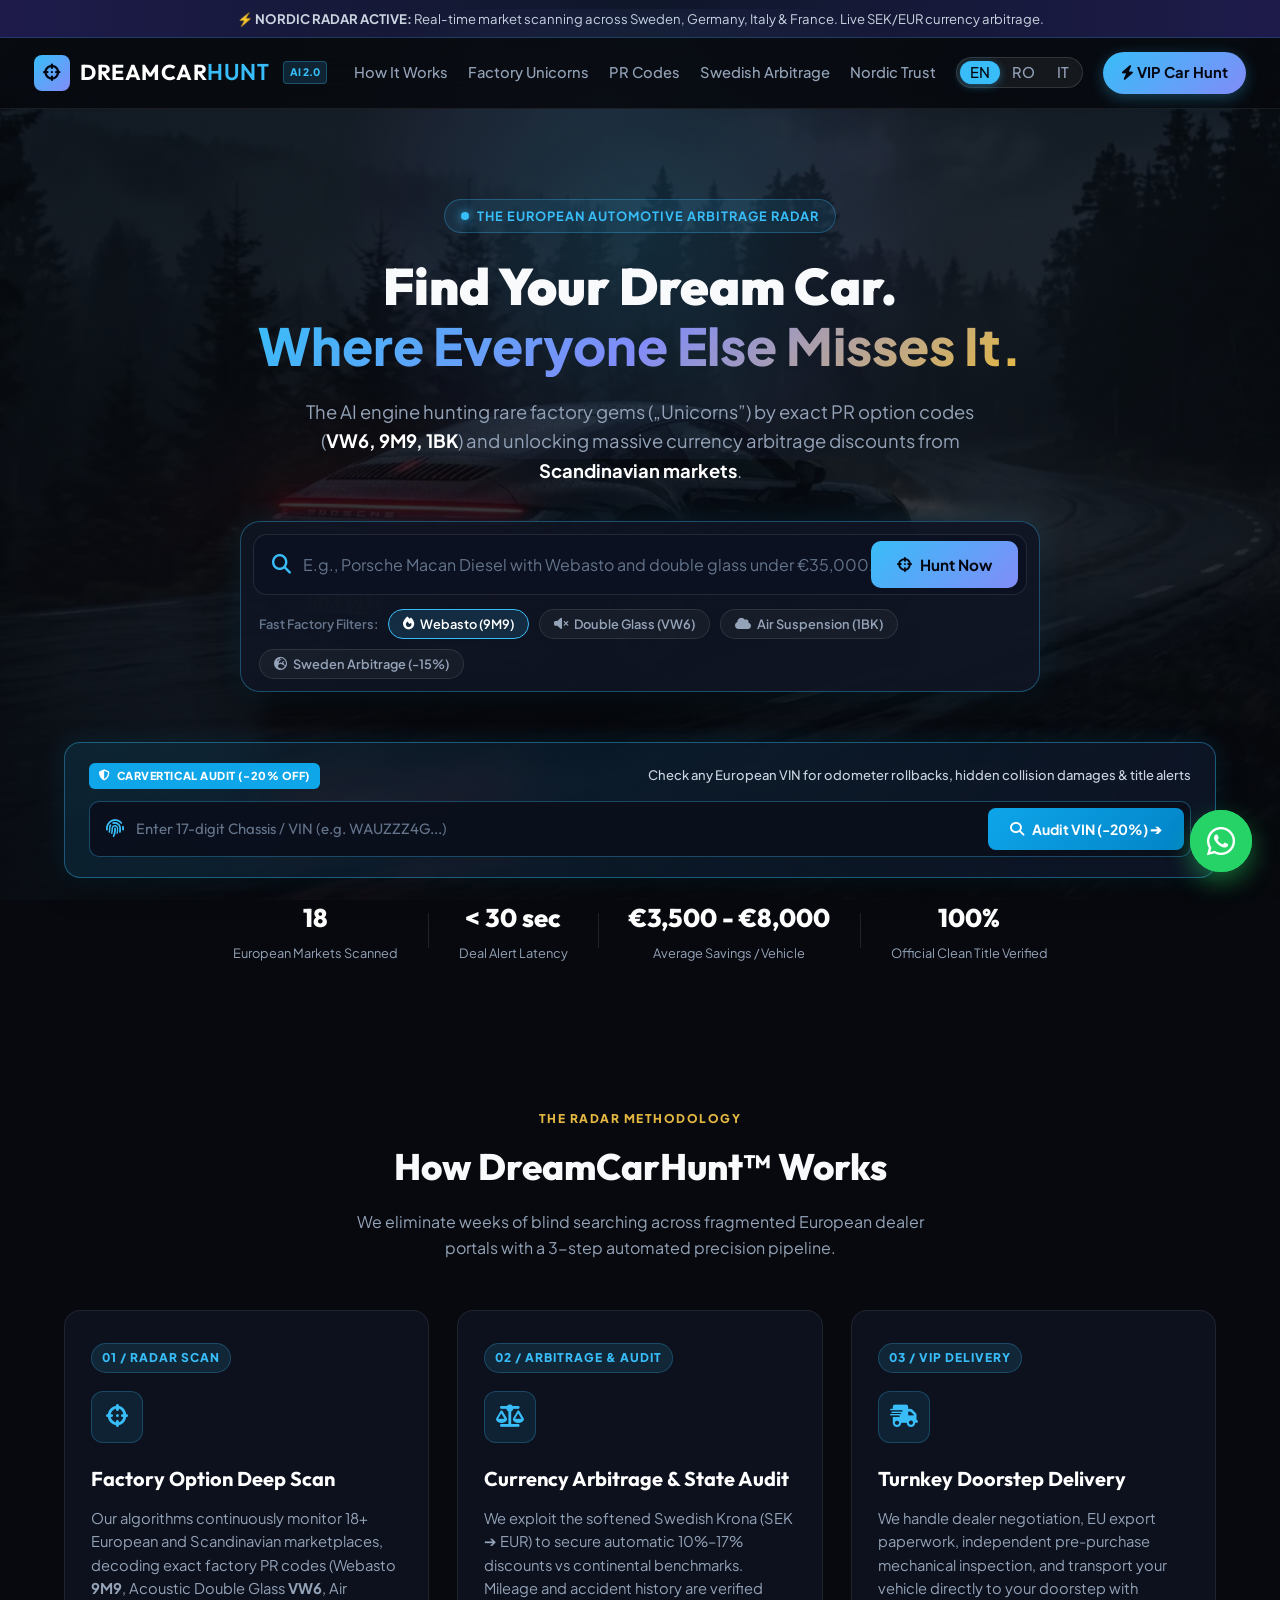
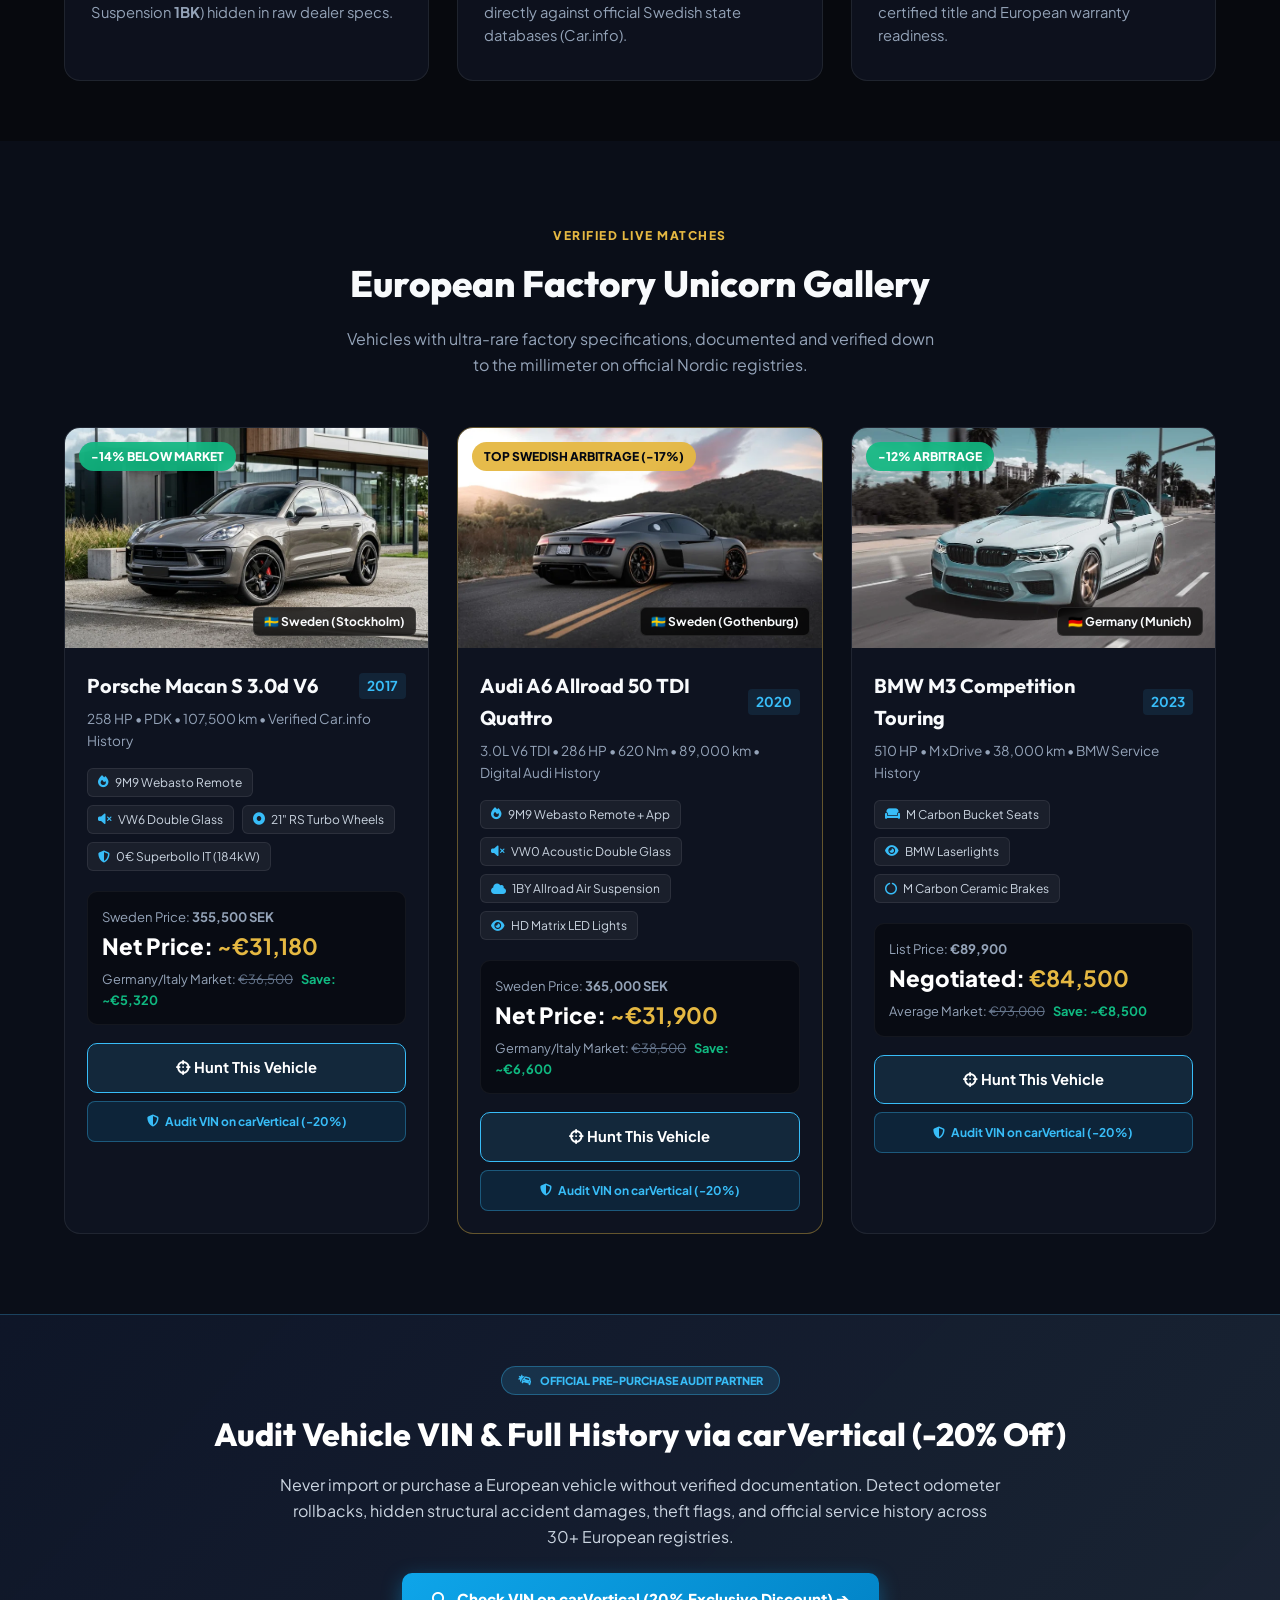
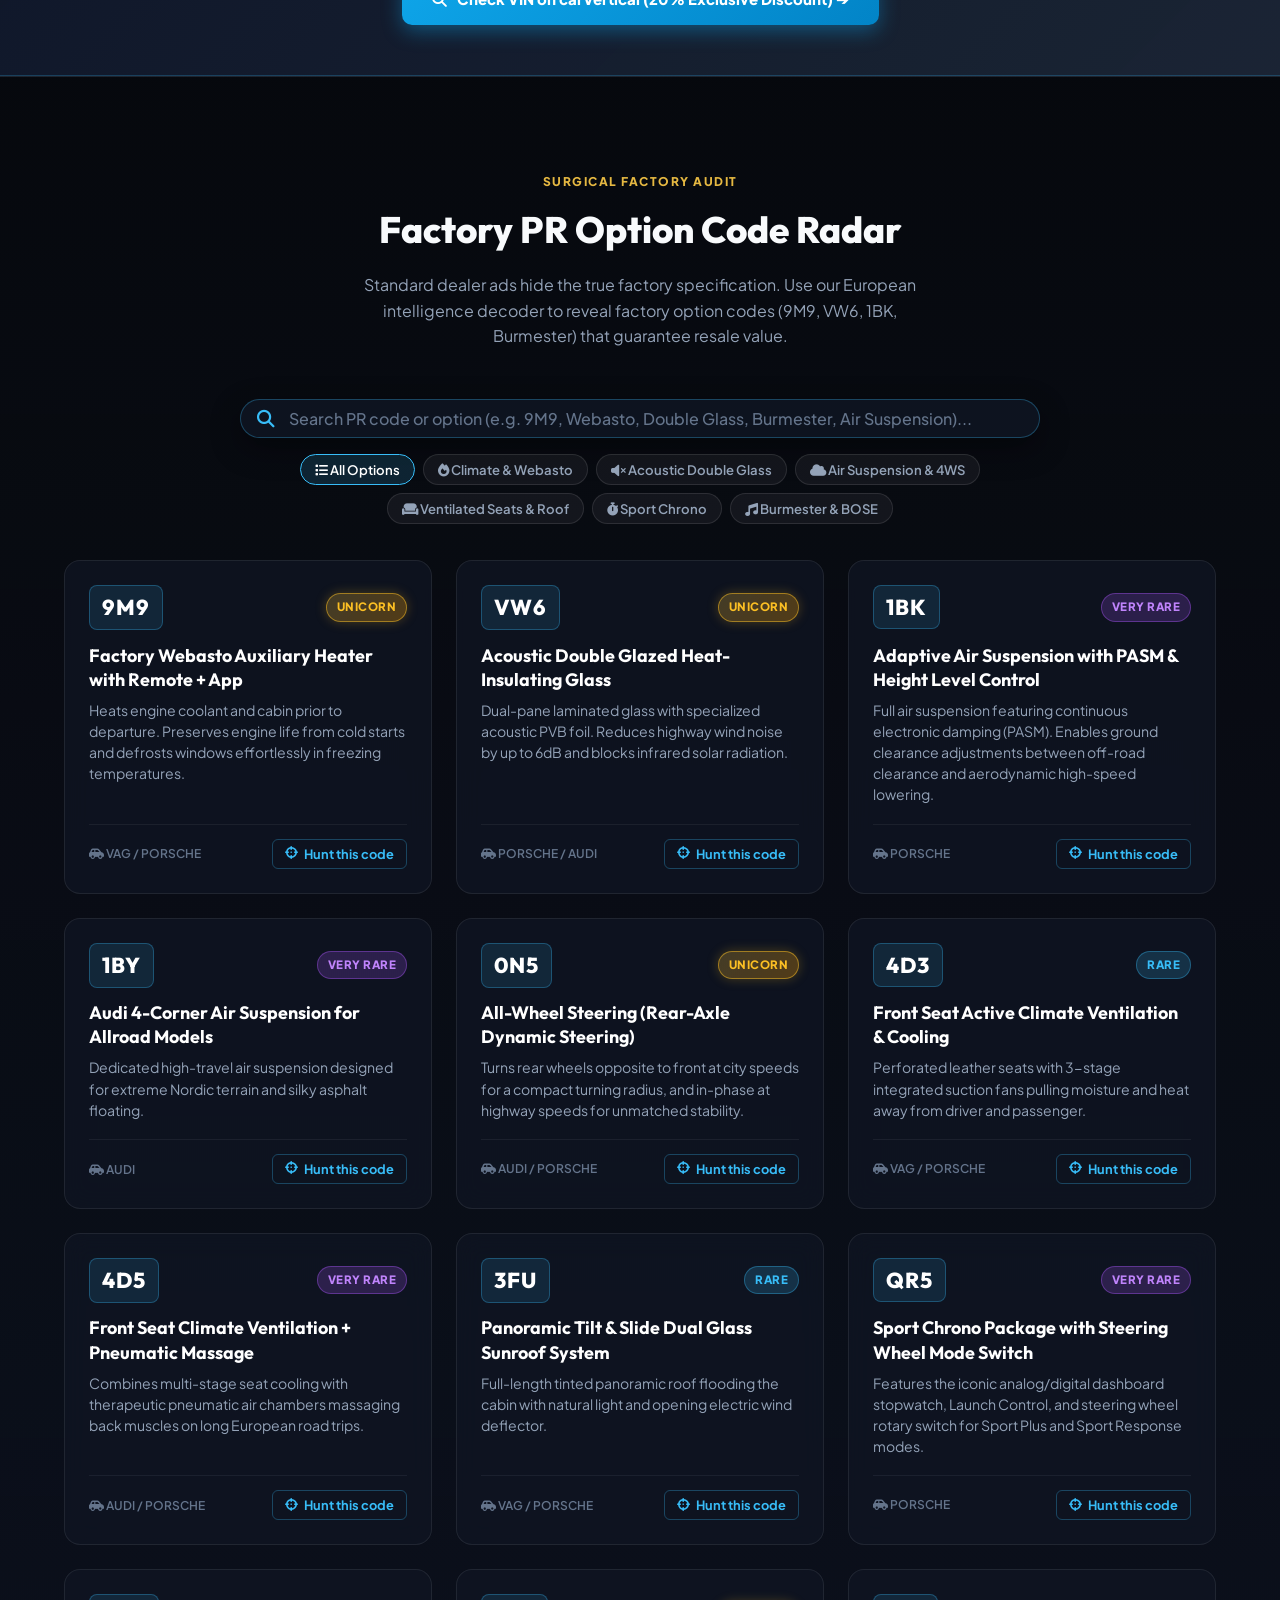
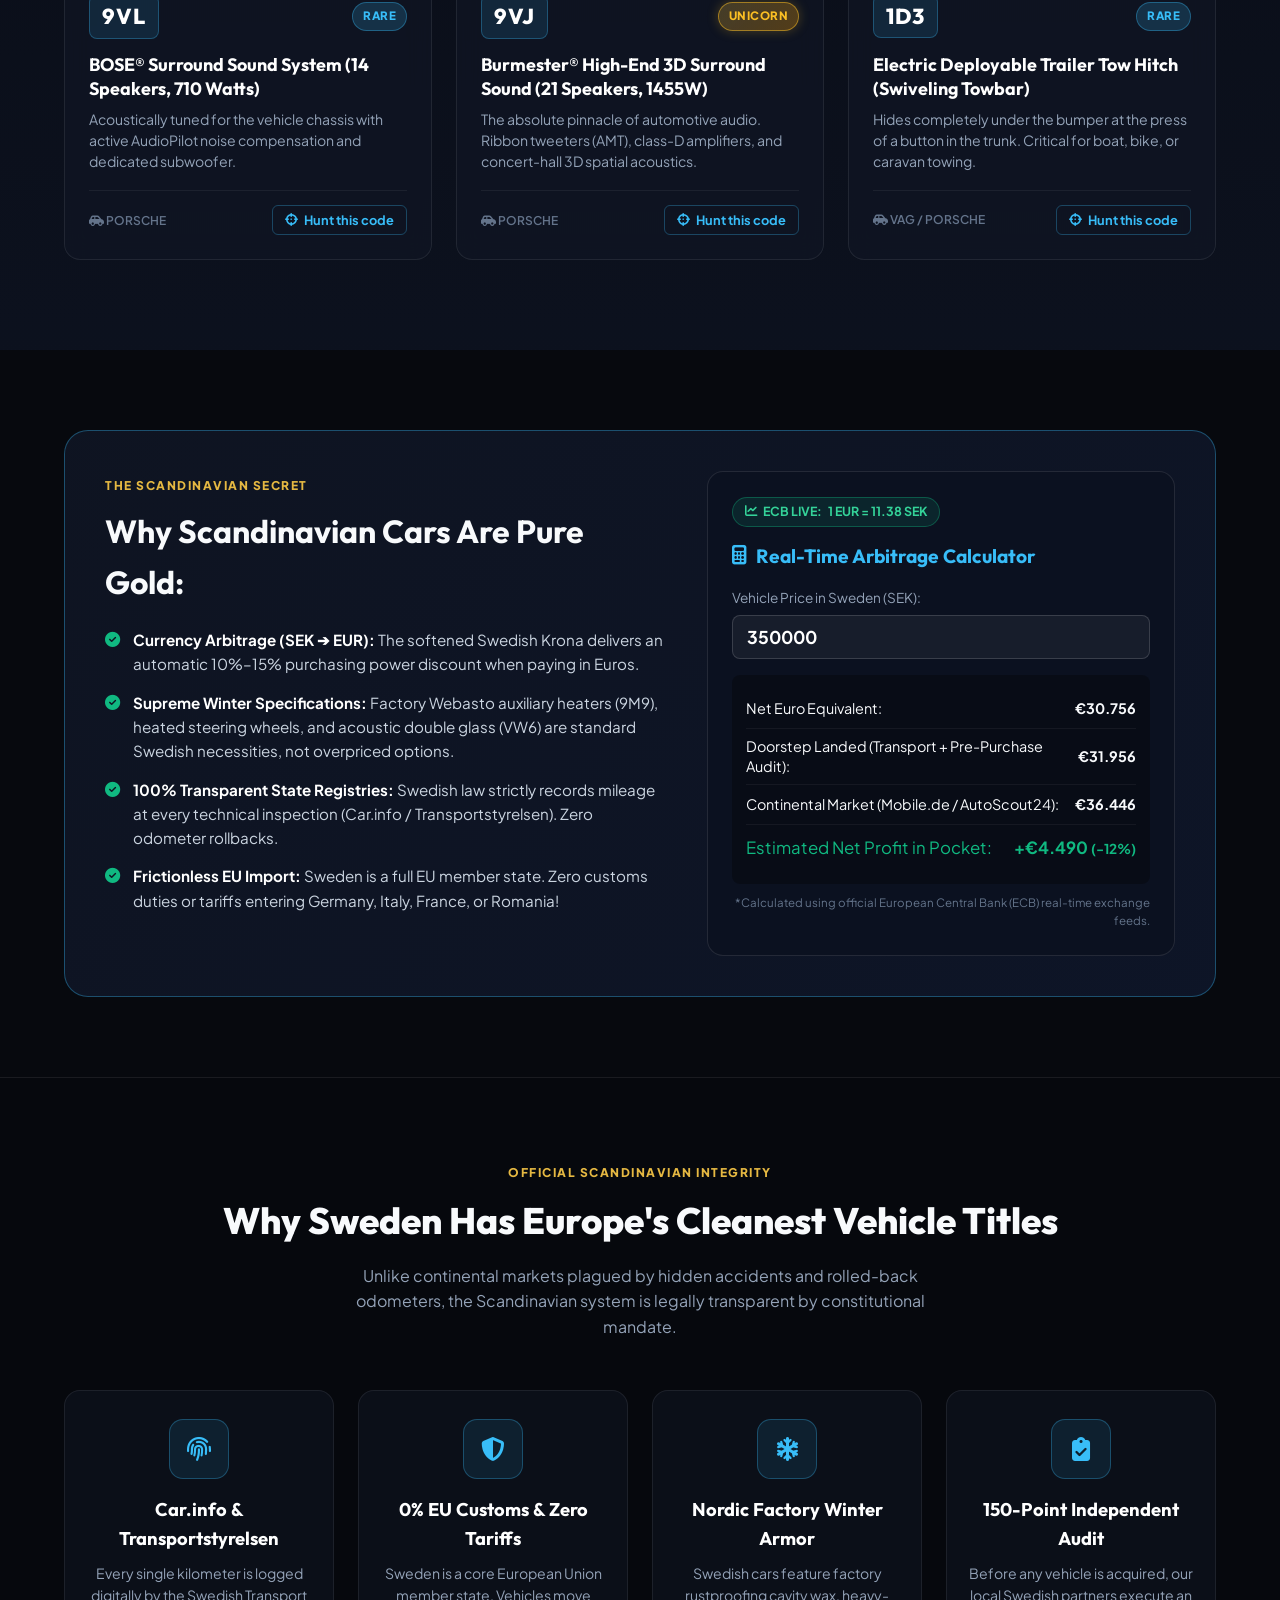
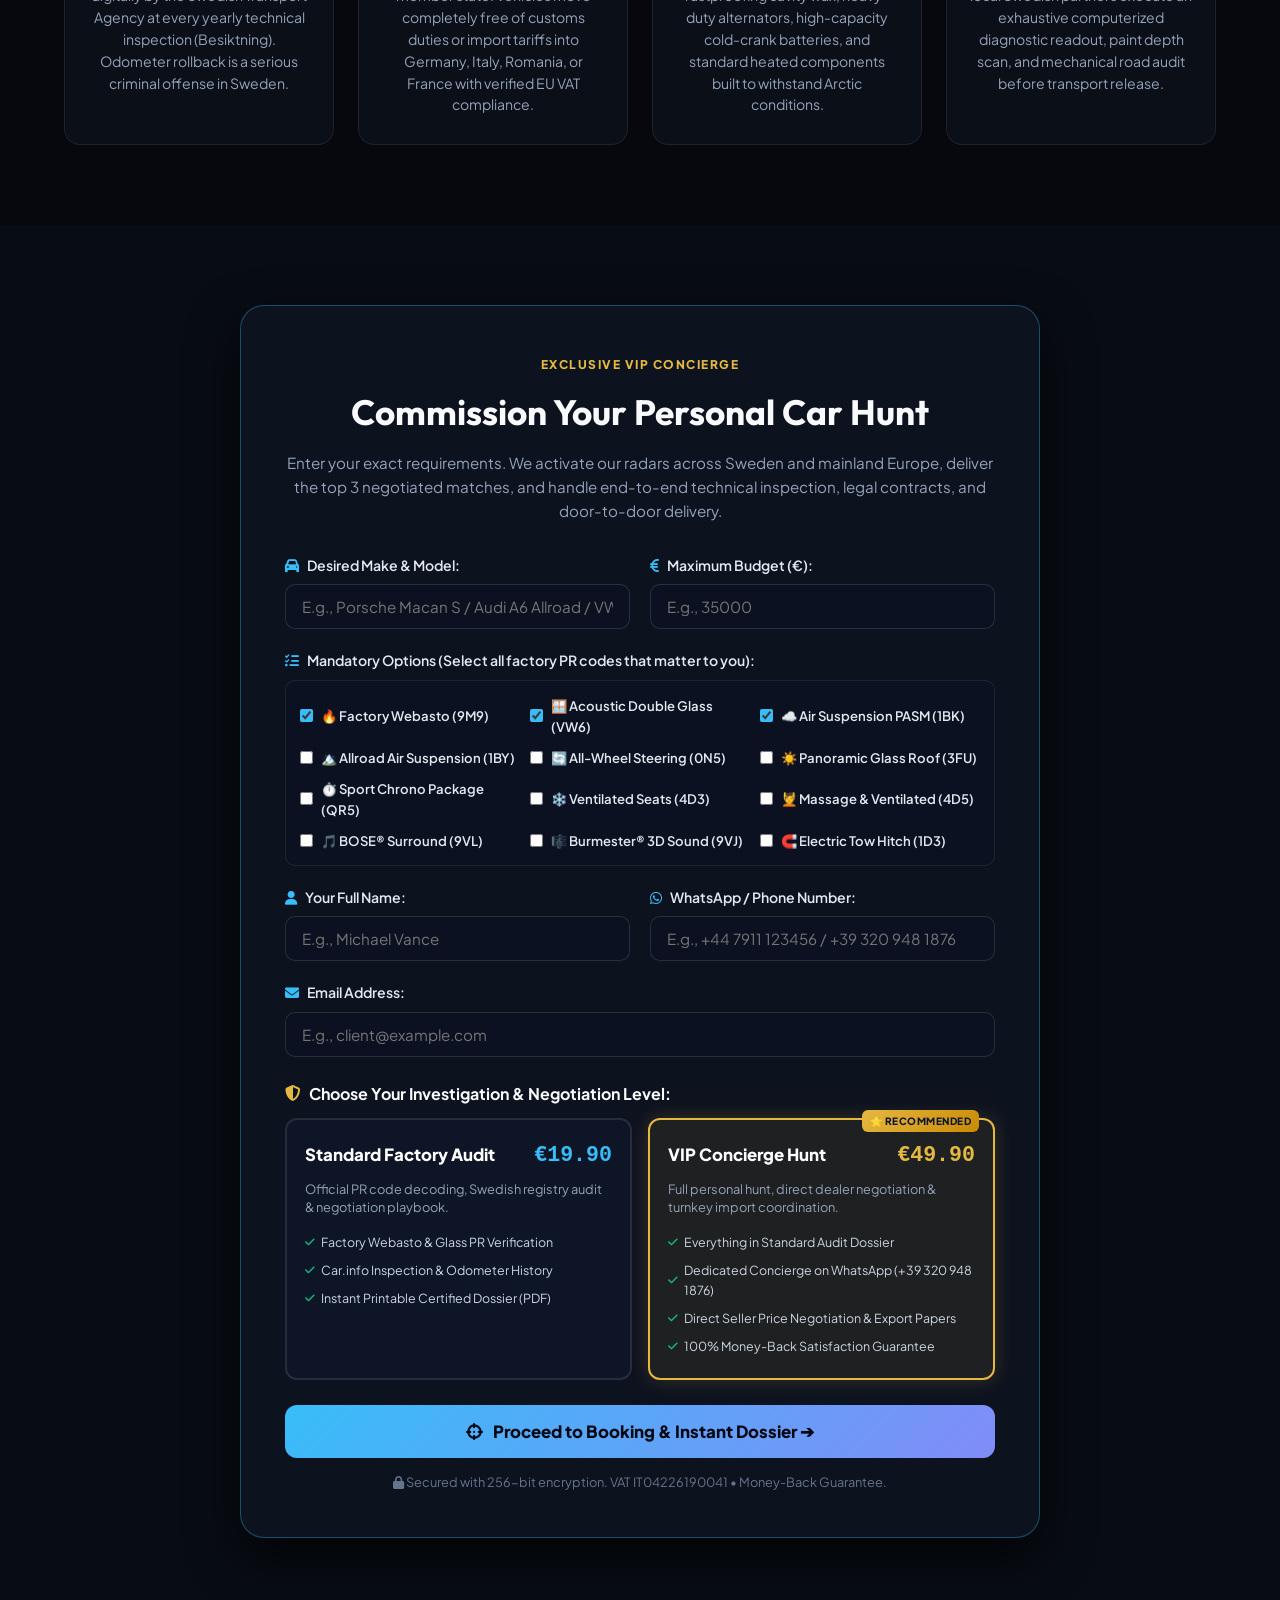
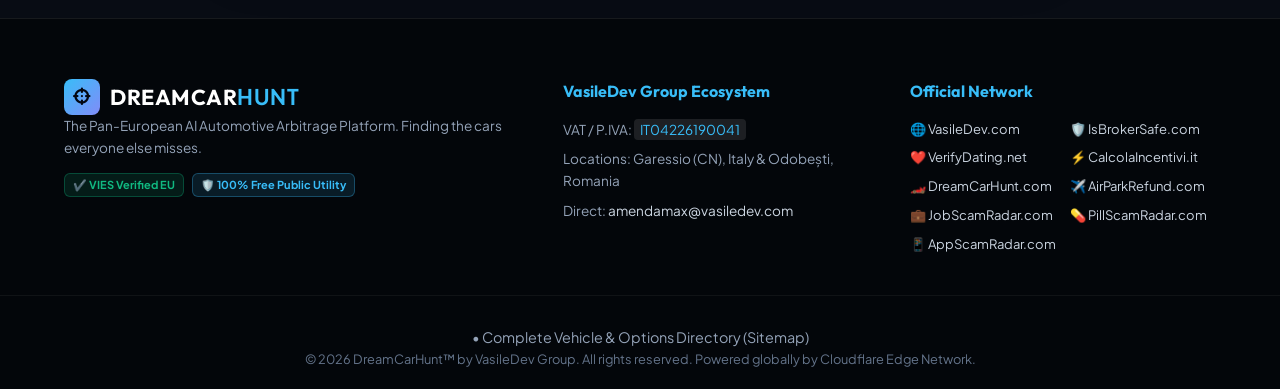
==== commit c53cb4d6: "style(footer): unify 3-column VasileDev Group footer with 2-col Official Network grid" ====
--- a/index.html
+++ b/index.html
@@ -665,16 +665,18 @@
                 <p>Direct: <a href="mailto:amendamax@vasiledev.com" style="color: #cbd5e1; text-decoration: none;">amendamax@vasiledev.com</a></p>
             </div>
             <div class="footer-col">
-                <h4>Official Network</h4>
-                <p>🏛️ <a href="https://isbrokersafe.com" target="_blank" rel="noopener">IsBrokerSafe.com</a></p>
-                <p>🛡️ <a href="https://verifydating.net" target="_blank" rel="noopener">VerifyDating.net</a></p>
-                <p>💼 <a href="https://jobscamradar.com" target="_blank" rel="noopener">JobScamRadar.com</a></p>
-                <p>💊 <a href="https://pillscamradar.com" target="_blank" rel="noopener">PillScamRadar.com</a></p>
-                <p>📱 <a href="https://appscamradar.com" target="_blank" rel="noopener">AppScamRadar.com</a></p>
-                <p>🏎️ <a href="https://dreamcarhunt.com" style="color: #38bdf8; font-weight: 700; text-decoration: none;">DreamCarHunt.com</a></p>
-                <p>✈️ <a href="https://airparkrefund.com" target="_blank" rel="noopener">AirParkRefund.com</a></p>
-                <p>⚡ <a href="https://calcolaincentivi.it" target="_blank" rel="noopener">CalcolaIncentivi.it</a></p>
-                <p>👑 <a href="https://vasiledev.com" target="_blank" rel="noopener">VasileDev.com</a></p>
+                <h4 style="font-family: 'Outfit', sans-serif; font-size: 1rem; font-weight: 700; color: #38bdf8; margin: 0 0 14px 0;">Official Network</h4>
+                <div style="display: grid; grid-template-columns: 1fr 1fr; gap: 8px 14px; font-size: 13px;">
+                    <a href="https://vasiledev.com" target="_blank" rel="noopener" style="color: #cbd5e1; text-decoration: none;">🌐 VasileDev.com</a>
+                    <a href="https://isbrokersafe.com" target="_blank" rel="noopener" style="color: #cbd5e1; text-decoration: none;">🛡️ IsBrokerSafe.com</a>
+                    <a href="https://verifydating.net" target="_blank" rel="noopener" style="color: #cbd5e1; text-decoration: none;">❤️ VerifyDating.net</a>
+                    <a href="https://calcolaincentivi.it" target="_blank" rel="noopener" style="color: #cbd5e1; text-decoration: none;">⚡ CalcolaIncentivi.it</a>
+                    <a href="https://dreamcarhunt.com" target="_blank" rel="noopener" style="color: #cbd5e1; text-decoration: none;">🏎️ DreamCarHunt.com</a>
+                    <a href="https://airparkrefund.com" target="_blank" rel="noopener" style="color: #cbd5e1; text-decoration: none;">✈️ AirParkRefund.com</a>
+                    <a href="https://jobscamradar.com" target="_blank" rel="noopener" style="color: #cbd5e1; text-decoration: none;">💼 JobScamRadar.com</a>
+                    <a href="https://pillscamradar.com" target="_blank" rel="noopener" style="color: #cbd5e1; text-decoration: none;">💊 PillScamRadar.com</a>
+                    <a href="https://appscamradar.com" target="_blank" rel="noopener" style="color: #cbd5e1; text-decoration: none;">📱 AppScamRadar.com</a>
+                </div>
             </div>
         </div>
         <div class="footer-bottom">
